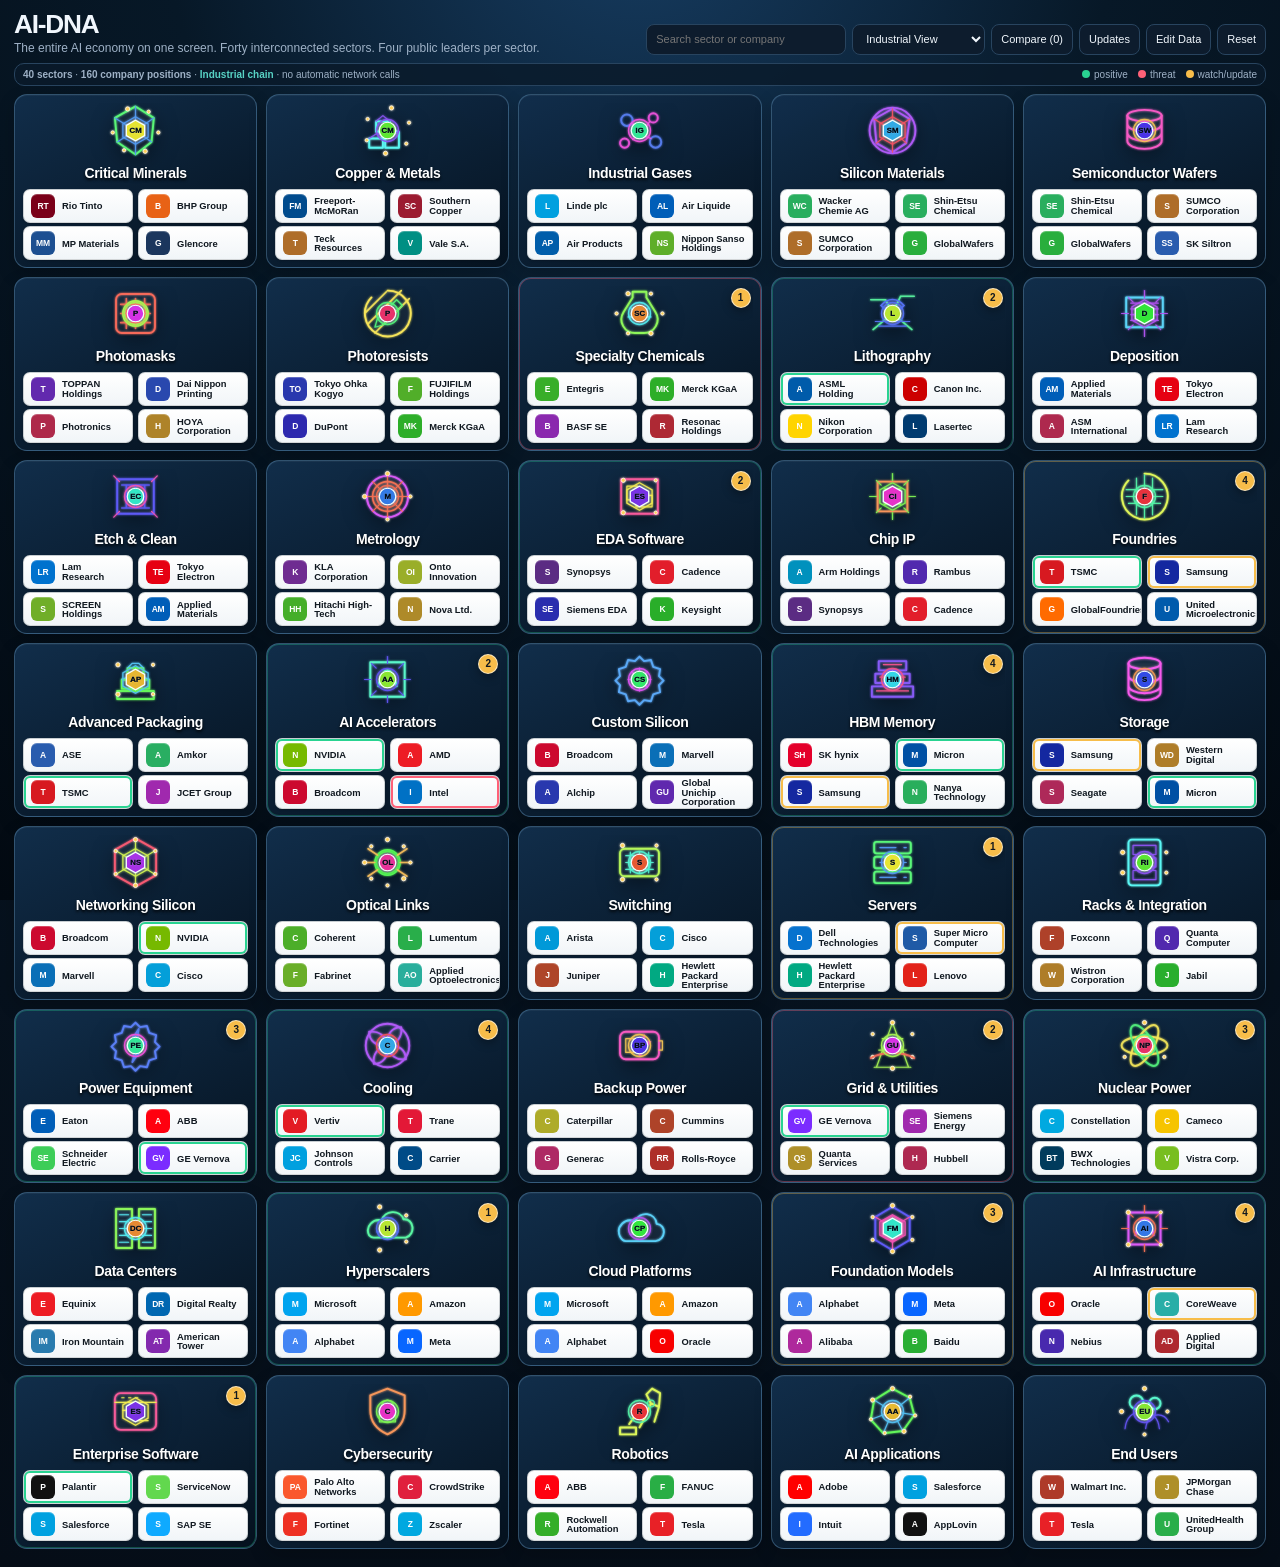
==== index.html @ 1d26fb8f "Add files via upload" ====
<!DOCTYPE html>
<html><head><meta charset="utf-8"/><meta content="width=device-width,initial-scale=1" name="viewport"/><title>AI-DNA Version 3.3.2 — Intelligence Terminal</title><link rel="stylesheet" href="/assets/css/app.css?v=3.3.2"/></head><body><main class="app"><header><div><h1>AI-DNA</h1><div class="tag">The entire AI economy on one screen. Forty interconnected sectors. Four public leaders per sector.</div></div><div class="tools"><input id="search" placeholder="Search sector or company"/><select id="view"><option>Industrial View</option><option>Investment View</option><option>Supply Chain View</option><option>Technology View</option><option>Capital Flow View</option></select><button id="compareBtn" type="button">Compare (0)</button><button id="updatesBtn" type="button">Updates</button><button id="editorBtn" type="button">Edit Data</button><button id="reset">Reset</button></div></header><div class="statusbar"><span><strong>40 sectors</strong> · <strong>160 company positions</strong> · Version 3 · verified serverless market data · resilient company intelligence</span><div class="legend"><span class="key"><i class="dot" style="background:var(--green)"></i>positive</span><span class="key"><i class="dot" style="background:var(--red)"></i>threat</span><span class="key"><i class="dot" style="background:var(--amber)"></i>watch/update</span></div></div><section class="grid"><article class="sector-card" data-index="1" data-sector="Critical Minerals"><button aria-label="Open Critical Minerals sector details" class="sector-head"><span class="sector-symbol" aria-hidden="true"></span><span class="sector-name">Critical Minerals</span></button><div class="brands"><button aria-pressed="false" class="brand" data-company="Rio Tinto" style="--brand:#7a0019" title="Rio Tinto"><span class="brand-mark">RT</span><span class="brand-name">Rio Tinto</span></button><button aria-pressed="false" class="brand" data-company="BHP" style="--brand:#e86216" title="BHP"><span class="brand-mark">B</span><span class="brand-name">BHP</span></button><button aria-pressed="false" class="brand" data-company="MP Materials" style="--brand:#1d4f91" title="MP Materials"><span class="brand-mark">MM</span><span class="brand-name">MP Materials</span></button><button aria-pressed="false" class="brand" data-company="Glencore" style="--brand:#1b365d" title="Glencore"><span class="brand-mark">G</span><span class="brand-name">Glencore</span></button></div></article><article class="sector-card" data-index="2" data-sector="Copper &amp; Metals"><button aria-label="Open Copper &amp; Metals sector details" class="sector-head"><span class="sector-symbol" aria-hidden="true"></span><span class="sector-name">Copper &amp; Metals</span></button><div class="brands"><button aria-pressed="false" class="brand" data-company="Freeport-McMoRan" style="--brand:#004b8d" title="Freeport-McMoRan"><span class="brand-mark">FM</span><span class="brand-name">Freeport-McMoRan</span></button><button aria-pressed="false" class="brand" data-company="Southern Copper" style="--brand:#9b1b30" title="Southern Copper"><span class="brand-mark">SC</span><span class="brand-name">Southern Copper</span></button><button aria-pressed="false" class="brand" data-company="Teck" style="--brand:hsl(31 62% 42%)" title="Teck"><span class="brand-mark">T</span><span class="brand-name">Teck</span></button><button aria-pressed="false" class="brand" data-company="Vale" style="--brand:#008f83" title="Vale"><span class="brand-mark">V</span><span class="brand-name">Vale</span></button></div></article><article class="sector-card" data-index="3" data-sector="Industrial Gases"><button aria-label="Open Industrial Gases sector details" class="sector-head"><span class="sector-symbol" aria-hidden="true"></span><span class="sector-name">Industrial Gases</span></button><div class="brands"><button aria-pressed="false" class="brand" data-company="Linde" style="--brand:#00a0df" title="Linde"><span class="brand-mark">L</span><span class="brand-name">Linde</span></button><button aria-pressed="false" class="brand" data-company="Air Liquide" style="--brand:#005eb8" title="Air Liquide"><span class="brand-mark">AL</span><span class="brand-name">Air Liquide</span></button><button aria-pressed="false" class="brand" data-company="Air Products" style="--brand:#005daa" title="Air Products"><span class="brand-mark">AP</span><span class="brand-name">Air Products</span></button><button aria-pressed="false" class="brand" data-company="Nippon Sanso" style="--brand:hsl(96 62% 42%)" title="Nippon Sanso"><span class="brand-mark">NS</span><span class="brand-name">Nippon Sanso</span></button></div></article><article class="sector-card" data-index="4" data-sector="Silicon Materials"><button aria-label="Open Silicon Materials sector details" class="sector-head"><span class="sector-symbol" aria-hidden="true"></span><span class="sector-name">Silicon Materials</span></button><div class="brands"><button aria-pressed="false" class="brand" data-company="Wacker Chemie" style="--brand:hsl(144 62% 42%)" title="Wacker Chemie"><span class="brand-mark">WC</span><span class="brand-name">Wacker Chemie</span></button><button aria-pressed="false" class="brand" data-company="Shin-Etsu" style="--brand:hsl(144 62% 42%)" title="Shin-Etsu"><span class="brand-mark">SE</span><span class="brand-name">Shin-Etsu</span></button><button aria-pressed="false" class="brand" data-company="SUMCO" style="--brand:hsl(31 62% 42%)" title="SUMCO"><span class="brand-mark">S</span><span class="brand-name">SUMCO</span></button><button aria-pressed="false" class="brand" data-company="GlobalWafers" style="--brand:hsl(129 62% 42%)" title="GlobalWafers"><span class="brand-mark">G</span><span class="brand-name">GlobalWafers</span></button></div></article><article class="sector-card" data-index="5" data-sector="Semiconductor Wafers"><button aria-label="Open Semiconductor Wafers sector details" class="sector-head"><span class="sector-symbol" aria-hidden="true"></span><span class="sector-name">Semiconductor Wafers</span></button><div class="brands"><button aria-pressed="false" class="brand" data-company="Shin-Etsu" style="--brand:hsl(144 62% 42%)" title="Shin-Etsu"><span class="brand-mark">SE</span><span class="brand-name">Shin-Etsu</span></button><button aria-pressed="false" class="brand" data-company="SUMCO" style="--brand:hsl(31 62% 42%)" title="SUMCO"><span class="brand-mark">S</span><span class="brand-name">SUMCO</span></button><button aria-pressed="false" class="brand" data-company="GlobalWafers" style="--brand:hsl(129 62% 42%)" title="GlobalWafers"><span class="brand-mark">G</span><span class="brand-name">GlobalWafers</span></button><button aria-pressed="false" class="brand" data-company="SK Siltron" style="--brand:hsl(217 62% 42%)" title="SK Siltron"><span class="brand-mark">SS</span><span class="brand-name">SK Siltron</span></button></div></article><article class="sector-card" data-index="6" data-sector="Photomasks"><button aria-label="Open Photomasks sector details" class="sector-head"><span class="sector-symbol" aria-hidden="true"></span><span class="sector-name">Photomasks</span></button><div class="brands"><button aria-pressed="false" class="brand" data-company="Toppan" style="--brand:hsl(266 62% 42%)" title="Toppan"><span class="brand-mark">T</span><span class="brand-name">Toppan</span></button><button aria-pressed="false" class="brand" data-company="DNP" style="--brand:hsl(226 62% 42%)" title="DNP"><span class="brand-mark">D</span><span class="brand-name">DNP</span></button><button aria-pressed="false" class="brand" data-company="Photronics" style="--brand:hsl(345 62% 42%)" title="Photronics"><span class="brand-mark">P</span><span class="brand-name">Photronics</span></button><button aria-pressed="false" class="brand" data-company="Hoya" style="--brand:hsl(41 62% 42%)" title="Hoya"><span class="brand-mark">H</span><span class="brand-name">Hoya</span></button></div></article><article class="sector-card" data-index="7" data-sector="Photoresists"><button aria-label="Open Photoresists sector details" class="sector-head"><span class="sector-symbol" aria-hidden="true"></span><span class="sector-name">Photoresists</span></button><div class="brands"><button aria-pressed="false" class="brand" data-company="Tokyo Ohka" style="--brand:hsl(233 62% 42%)" title="Tokyo Ohka"><span class="brand-mark">TO</span><span class="brand-name">Tokyo Ohka</span></button><button aria-pressed="false" class="brand" data-company="Fujifilm" style="--brand:hsl(102 62% 42%)" title="Fujifilm"><span class="brand-mark">F</span><span class="brand-name">Fujifilm</span></button><button aria-pressed="false" class="brand" data-company="DuPont" style="--brand:hsl(242 62% 42%)" title="DuPont"><span class="brand-mark">D</span><span class="brand-name">DuPont</span></button><button aria-pressed="false" class="brand" data-company="Merck KGaA" style="--brand:hsl(118 62% 42%)" title="Merck KGaA"><span class="brand-mark">MK</span><span class="brand-name">Merck KGaA</span></button></div></article><article class="sector-card negative" data-index="8" data-sector="Specialty Chemicals"><button aria-label="Open Specialty Chemicals sector details" class="sector-head"><span class="sector-symbol" aria-hidden="true"></span><span class="sector-name">Specialty Chemicals</span><span class="update">1</span></button><div class="brands"><button aria-pressed="false" class="brand" data-company="Entegris" style="--brand:hsl(113 62% 42%)" title="Entegris"><span class="brand-mark">E</span><span class="brand-name">Entegris</span></button><button aria-pressed="false" class="brand" data-company="Merck KGaA" style="--brand:hsl(118 62% 42%)" title="Merck KGaA"><span class="brand-mark">MK</span><span class="brand-name">Merck KGaA</span></button><button aria-pressed="false" class="brand" data-company="BASF" style="--brand:hsl(284 62% 42%)" title="BASF"><span class="brand-mark">B</span><span class="brand-name">BASF</span></button><button aria-pressed="false" class="brand" data-company="Resonac" style="--brand:hsl(355 62% 42%)" title="Resonac"><span class="brand-mark">R</span><span class="brand-name">Resonac</span></button></div></article><article class="sector-card positive" data-index="9" data-sector="Lithography"><button aria-label="Open Lithography sector details" class="sector-head"><span class="sector-symbol" aria-hidden="true"></span><span class="sector-name">Lithography</span><span class="update">2</span></button><div class="brands"><button aria-pressed="false" class="brand" data-company="ASML" style="--brand:#005baa" title="ASML"><span class="brand-mark">A</span><span class="brand-name">ASML</span></button><button aria-pressed="false" class="brand" data-company="Canon" style="--brand:#cc0000" title="Canon"><span class="brand-mark">C</span><span class="brand-name">Canon</span></button><button aria-pressed="false" class="brand" data-company="Nikon" style="--brand:#ffd400" title="Nikon"><span class="brand-mark">N</span><span class="brand-name">Nikon</span></button><button aria-pressed="false" class="brand" data-company="Lasertec" style="--brand:#003b70" title="Lasertec"><span class="brand-mark">L</span><span class="brand-name">Lasertec</span></button></div></article><article class="sector-card" data-index="10" data-sector="Deposition"><button aria-label="Open Deposition sector details" class="sector-head"><span class="sector-symbol" aria-hidden="true"></span><span class="sector-name">Deposition</span></button><div class="brands"><button aria-pressed="false" class="brand" data-company="Applied Materials" style="--brand:#005eb8" title="Applied Materials"><span class="brand-mark">AM</span><span class="brand-name">Applied Materials</span></button><button aria-pressed="false" class="brand" data-company="Tokyo Electron" style="--brand:#e60012" title="Tokyo Electron"><span class="brand-mark">TE</span><span class="brand-name">Tokyo Electron</span></button><button aria-pressed="false" class="brand" data-company="ASM Int'l" style="--brand:hsl(343 62% 42%)" title="ASM Int'l"><span class="brand-mark">A</span><span class="brand-name">ASM Int'l</span></button><button aria-pressed="false" class="brand" data-company="Lam Research" style="--brand:#0072ce" title="Lam Research"><span class="brand-mark">LR</span><span class="brand-name">Lam Research</span></button></div></article><article class="sector-card" data-index="11" data-sector="Etch &amp; Clean"><button aria-label="Open Etch &amp; Clean sector details" class="sector-head"><span class="sector-symbol" aria-hidden="true"></span><span class="sector-name">Etch &amp; Clean</span></button><div class="brands"><button aria-pressed="false" class="brand" data-company="Lam Research" style="--brand:#0072ce" title="Lam Research"><span class="brand-mark">LR</span><span class="brand-name">Lam Research</span></button><button aria-pressed="false" class="brand" data-company="Tokyo Electron" style="--brand:#e60012" title="Tokyo Electron"><span class="brand-mark">TE</span><span class="brand-name">Tokyo Electron</span></button><button aria-pressed="false" class="brand" data-company="SCREEN" style="--brand:hsl(88 62% 42%)" title="SCREEN"><span class="brand-mark">S</span><span class="brand-name">SCREEN</span></button><button aria-pressed="false" class="brand" data-company="Applied Materials" style="--brand:#005eb8" title="Applied Materials"><span class="brand-mark">AM</span><span class="brand-name">Applied Materials</span></button></div></article><article class="sector-card" data-index="12" data-sector="Metrology"><button aria-label="Open Metrology sector details" class="sector-head"><span class="sector-symbol" aria-hidden="true"></span><span class="sector-name">Metrology</span></button><div class="brands"><button aria-pressed="false" class="brand" data-company="KLA" style="--brand:#6f2c91" title="KLA"><span class="brand-mark">K</span><span class="brand-name">KLA</span></button><button aria-pressed="false" class="brand" data-company="Onto Innovation" style="--brand:hsl(69 62% 42%)" title="Onto Innovation"><span class="brand-mark">OI</span><span class="brand-name">Onto Innovation</span></button><button aria-pressed="false" class="brand" data-company="Hitachi High-Tech" style="--brand:hsl(107 62% 42%)" title="Hitachi High-Tech"><span class="brand-mark">HH</span><span class="brand-name">Hitachi High-Tech</span></button><button aria-pressed="false" class="brand" data-company="Nova" style="--brand:hsl(44 62% 42%)" title="Nova"><span class="brand-mark">N</span><span class="brand-name">Nova</span></button></div></article><article class="sector-card positive" data-index="13" data-sector="EDA Software"><button aria-label="Open EDA Software sector details" class="sector-head"><span class="sector-symbol" aria-hidden="true"></span><span class="sector-name">EDA Software</span><span class="update">2</span></button><div class="brands"><button aria-pressed="false" class="brand" data-company="Synopsys" style="--brand:#5b2c83" title="Synopsys"><span class="brand-mark">S</span><span class="brand-name">Synopsys</span></button><button aria-pressed="false" class="brand" data-company="Cadence" style="--brand:#e21e2b" title="Cadence"><span class="brand-mark">C</span><span class="brand-name">Cadence</span></button><button aria-pressed="false" class="brand" data-company="Siemens EDA" style="--brand:hsl(238 62% 42%)" title="Siemens EDA"><span class="brand-mark">SE</span><span class="brand-name">Siemens EDA</span></button><button aria-pressed="false" class="brand" data-company="Keysight" style="--brand:hsl(120 62% 42%)" title="Keysight"><span class="brand-mark">K</span><span class="brand-name">Keysight</span></button></div></article><article class="sector-card" data-index="14" data-sector="Chip IP"><button aria-label="Open Chip IP sector details" class="sector-head"><span class="sector-symbol" aria-hidden="true"></span><span class="sector-name">Chip IP</span></button><div class="brands"><button aria-pressed="false" class="brand" data-company="Arm" style="--brand:#0091bd" title="Arm"><span class="brand-mark">A</span><span class="brand-name">Arm</span></button><button aria-pressed="false" class="brand" data-company="Rambus" style="--brand:hsl(258 62% 42%)" title="Rambus"><span class="brand-mark">R</span><span class="brand-name">Rambus</span></button><button aria-pressed="false" class="brand" data-company="Synopsys" style="--brand:#5b2c83" title="Synopsys"><span class="brand-mark">S</span><span class="brand-name">Synopsys</span></button><button aria-pressed="false" class="brand" data-company="Cadence" style="--brand:#e21e2b" title="Cadence"><span class="brand-mark">C</span><span class="brand-name">Cadence</span></button></div></article><article class="sector-card watch" data-index="15" data-sector="Foundries"><button aria-label="Open Foundries sector details" class="sector-head"><span class="sector-symbol" aria-hidden="true"></span><span class="sector-name">Foundries</span><span class="update">4</span></button><div class="brands"><button aria-pressed="false" class="brand" data-company="TSMC" style="--brand:#d71920" title="TSMC"><span class="brand-mark">T</span><span class="brand-name">TSMC</span></button><button aria-pressed="false" class="brand" data-company="Samsung" style="--brand:#1428a0" title="Samsung"><span class="brand-mark">S</span><span class="brand-name">Samsung</span></button><button aria-pressed="false" class="brand" data-company="GlobalFoundries" style="--brand:#ff6b00" title="GlobalFoundries"><span class="brand-mark">G</span><span class="brand-name">GlobalFoundries</span></button><button aria-pressed="false" class="brand" data-company="UMC" style="--brand:#005bac" title="UMC"><span class="brand-mark">U</span><span class="brand-name">UMC</span></button></div></article><article class="sector-card" data-index="16" data-sector="Advanced Packaging"><button aria-label="Open Advanced Packaging sector details" class="sector-head"><span class="sector-symbol" aria-hidden="true"></span><span class="sector-name">Advanced Packaging</span></button><div class="brands"><button aria-pressed="false" class="brand" data-company="ASE" style="--brand:hsl(217 62% 42%)" title="ASE"><span class="brand-mark">A</span><span class="brand-name">ASE</span></button><button aria-pressed="false" class="brand" data-company="Amkor" style="--brand:hsl(146 62% 42%)" title="Amkor"><span class="brand-mark">A</span><span class="brand-name">Amkor</span></button><button aria-pressed="false" class="brand" data-company="TSMC" style="--brand:#d71920" title="TSMC"><span class="brand-mark">T</span><span class="brand-name">TSMC</span></button><button aria-pressed="false" class="brand" data-company="JCET" style="--brand:hsl(294 62% 42%)" title="JCET"><span class="brand-mark">J</span><span class="brand-name">JCET</span></button></div></article><article class="sector-card positive" data-index="17" data-sector="AI Accelerators"><button aria-label="Open AI Accelerators sector details" class="sector-head"><span class="sector-symbol" aria-hidden="true"></span><span class="sector-name">AI Accelerators</span><span class="update">2</span></button><div class="brands"><button aria-pressed="false" class="brand" data-company="NVIDIA" style="--brand:#76b900" title="NVIDIA"><span class="brand-mark">N</span><span class="brand-name">NVIDIA</span></button><button aria-pressed="false" class="brand" data-company="AMD" style="--brand:#ed1c24" title="AMD"><span class="brand-mark">A</span><span class="brand-name">AMD</span></button><button aria-pressed="false" class="brand" data-company="Broadcom" style="--brand:#cc092f" title="Broadcom"><span class="brand-mark">B</span><span class="brand-name">Broadcom</span></button><button aria-pressed="false" class="brand" data-company="Intel" style="--brand:#0071c5" title="Intel"><span class="brand-mark">I</span><span class="brand-name">Intel</span></button></div></article><article class="sector-card" data-index="18" data-sector="Custom Silicon"><button aria-label="Open Custom Silicon sector details" class="sector-head"><span class="sector-symbol" aria-hidden="true"></span><span class="sector-name">Custom Silicon</span></button><div class="brands"><button aria-pressed="false" class="brand" data-company="Broadcom" style="--brand:#cc092f" title="Broadcom"><span class="brand-mark">B</span><span class="brand-name">Broadcom</span></button><button aria-pressed="false" class="brand" data-company="Marvell" style="--brand:#0a6fb7" title="Marvell"><span class="brand-mark">M</span><span class="brand-name">Marvell</span></button><button aria-pressed="false" class="brand" data-company="Alchip" style="--brand:hsl(233 62% 42%)" title="Alchip"><span class="brand-mark">A</span><span class="brand-name">Alchip</span></button><button aria-pressed="false" class="brand" data-company="Global Unichip" style="--brand:hsl(265 62% 42%)" title="Global Unichip"><span class="brand-mark">GU</span><span class="brand-name">Global Unichip</span></button></div></article><article class="sector-card positive" data-index="19" data-sector="HBM Memory"><button aria-label="Open HBM Memory sector details" class="sector-head"><span class="sector-symbol" aria-hidden="true"></span><span class="sector-name">HBM Memory</span><span class="update">4</span></button><div class="brands"><button aria-pressed="false" class="brand" data-company="SK hynix" style="--brand:#e4002b" title="SK hynix"><span class="brand-mark">SH</span><span class="brand-name">SK hynix</span></button><button aria-pressed="false" class="brand" data-company="Micron" style="--brand:#0050a4" title="Micron"><span class="brand-mark">M</span><span class="brand-name">Micron</span></button><button aria-pressed="false" class="brand" data-company="Samsung" style="--brand:#1428a0" title="Samsung"><span class="brand-mark">S</span><span class="brand-name">Samsung</span></button><button aria-pressed="false" class="brand" data-company="Nanya" style="--brand:hsl(143 62% 42%)" title="Nanya"><span class="brand-mark">N</span><span class="brand-name">Nanya</span></button></div></article><article class="sector-card" data-index="20" data-sector="Storage"><button aria-label="Open Storage sector details" class="sector-head"><span class="sector-symbol" aria-hidden="true"></span><span class="sector-name">Storage</span></button><div class="brands"><button aria-pressed="false" class="brand" data-company="Samsung" style="--brand:#1428a0" title="Samsung"><span class="brand-mark">S</span><span class="brand-name">Samsung</span></button><button aria-pressed="false" class="brand" data-company="Western Digital" style="--brand:hsl(38 62% 42%)" title="Western Digital"><span class="brand-mark">WD</span><span class="brand-name">Western Digital</span></button><button aria-pressed="false" class="brand" data-company="Seagate" style="--brand:hsl(338 62% 42%)" title="Seagate"><span class="brand-mark">S</span><span class="brand-name">Seagate</span></button><button aria-pressed="false" class="brand" data-company="Micron" style="--brand:#0050a4" title="Micron"><span class="brand-mark">M</span><span class="brand-name">Micron</span></button></div></article><article class="sector-card" data-index="21" data-sector="Networking Silicon"><button aria-label="Open Networking Silicon sector details" class="sector-head"><span class="sector-symbol" aria-hidden="true"></span><span class="sector-name">Networking Silicon</span></button><div class="brands"><button aria-pressed="false" class="brand" data-company="Broadcom" style="--brand:#cc092f" title="Broadcom"><span class="brand-mark">B</span><span class="brand-name">Broadcom</span></button><button aria-pressed="false" class="brand" data-company="NVIDIA" style="--brand:#76b900" title="NVIDIA"><span class="brand-mark">N</span><span class="brand-name">NVIDIA</span></button><button aria-pressed="false" class="brand" data-company="Marvell" style="--brand:#0a6fb7" title="Marvell"><span class="brand-mark">M</span><span class="brand-name">Marvell</span></button><button aria-pressed="false" class="brand" data-company="Cisco" style="--brand:#049fd9" title="Cisco"><span class="brand-mark">C</span><span class="brand-name">Cisco</span></button></div></article><article class="sector-card" data-index="22" data-sector="Optical Links"><button aria-label="Open Optical Links sector details" class="sector-head"><span class="sector-symbol" aria-hidden="true"></span><span class="sector-name">Optical Links</span></button><div class="brands"><button aria-pressed="false" class="brand" data-company="Coherent" style="--brand:hsl(104 62% 42%)" title="Coherent"><span class="brand-mark">C</span><span class="brand-name">Coherent</span></button><button aria-pressed="false" class="brand" data-company="Lumentum" style="--brand:hsl(135 62% 42%)" title="Lumentum"><span class="brand-mark">L</span><span class="brand-name">Lumentum</span></button><button aria-pressed="false" class="brand" data-company="Fabrinet" style="--brand:hsl(91 62% 42%)" title="Fabrinet"><span class="brand-mark">F</span><span class="brand-name">Fabrinet</span></button><button aria-pressed="false" class="brand" data-company="Applied Optoelectronics" style="--brand:hsl(172 62% 42%)" title="Applied Optoelectronics"><span class="brand-mark">AO</span><span class="brand-name">Applied Optoelectronics</span></button></div></article><article class="sector-card" data-index="23" data-sector="Switching"><button aria-label="Open Switching sector details" class="sector-head"><span class="sector-symbol" aria-hidden="true"></span><span class="sector-name">Switching</span></button><div class="brands"><button aria-pressed="false" class="brand" data-company="Arista" style="--brand:#0099d8" title="Arista"><span class="brand-mark">A</span><span class="brand-name">Arista</span></button><button aria-pressed="false" class="brand" data-company="Cisco" style="--brand:#049fd9" title="Cisco"><span class="brand-mark">C</span><span class="brand-name">Cisco</span></button><button aria-pressed="false" class="brand" data-company="Juniper" style="--brand:hsl(13 62% 42%)" title="Juniper"><span class="brand-mark">J</span><span class="brand-name">Juniper</span></button><button aria-pressed="false" class="brand" data-company="HPE" style="--brand:#01a982" title="HPE"><span class="brand-mark">H</span><span class="brand-name">HPE</span></button></div></article><article class="sector-card watch" data-index="24" data-sector="Servers"><button aria-label="Open Servers sector details" class="sector-head"><span class="sector-symbol" aria-hidden="true"></span><span class="sector-name">Servers</span><span class="update">1</span></button><div class="brands"><button aria-pressed="false" class="brand" data-company="Dell" style="--brand:#0672ce" title="Dell"><span class="brand-mark">D</span><span class="brand-name">Dell</span></button><button aria-pressed="false" class="brand" data-company="Supermicro" style="--brand:#1f5aa6" title="Supermicro"><span class="brand-mark">S</span><span class="brand-name">Supermicro</span></button><button aria-pressed="false" class="brand" data-company="HPE" style="--brand:#01a982" title="HPE"><span class="brand-mark">H</span><span class="brand-name">HPE</span></button><button aria-pressed="false" class="brand" data-company="Lenovo" style="--brand:#e2231a" title="Lenovo"><span class="brand-mark">L</span><span class="brand-name">Lenovo</span></button></div></article><article class="sector-card" data-index="25" data-sector="Racks &amp; Integration"><button aria-label="Open Racks &amp; Integration sector details" class="sector-head"><span class="sector-symbol" aria-hidden="true"></span><span class="sector-name">Racks &amp; Integration</span></button><div class="brands"><button aria-pressed="false" class="brand" data-company="Foxconn" style="--brand:hsl(11 62% 42%)" title="Foxconn"><span class="brand-mark">F</span><span class="brand-name">Foxconn</span></button><button aria-pressed="false" class="brand" data-company="Quanta" style="--brand:hsl(258 62% 42%)" title="Quanta"><span class="brand-mark">Q</span><span class="brand-name">Quanta</span></button><button aria-pressed="false" class="brand" data-company="Wistron" style="--brand:hsl(38 62% 42%)" title="Wistron"><span class="brand-mark">W</span><span class="brand-name">Wistron</span></button><button aria-pressed="false" class="brand" data-company="Jabil" style="--brand:hsl(122 62% 42%)" title="Jabil"><span class="brand-mark">J</span><span class="brand-name">Jabil</span></button></div></article><article class="sector-card positive" data-index="26" data-sector="Power Equipment"><button aria-label="Open Power Equipment sector details" class="sector-head"><span class="sector-symbol" aria-hidden="true"></span><span class="sector-name">Power Equipment</span><span class="update">3</span></button><div class="brands"><button aria-pressed="false" class="brand" data-company="Eaton" style="--brand:#005eb8" title="Eaton"><span class="brand-mark">E</span><span class="brand-name">Eaton</span></button><button aria-pressed="false" class="brand" data-company="ABB" style="--brand:#ff000f" title="ABB"><span class="brand-mark">A</span><span class="brand-name">ABB</span></button><button aria-pressed="false" class="brand" data-company="Schneider Electric" style="--brand:#3dcd58" title="Schneider Electric"><span class="brand-mark">SE</span><span class="brand-name">Schneider Electric</span></button><button aria-pressed="false" class="brand" data-company="GE Vernova" style="--brand:#7b2cff" title="GE Vernova"><span class="brand-mark">GV</span><span class="brand-name">GE Vernova</span></button></div></article><article class="sector-card positive" data-index="27" data-sector="Cooling"><button aria-label="Open Cooling sector details" class="sector-head"><span class="sector-symbol" aria-hidden="true"></span><span class="sector-name">Cooling</span><span class="update">4</span></button><div class="brands"><button aria-pressed="false" class="brand" data-company="Vertiv" style="--brand:#e31b23" title="Vertiv"><span class="brand-mark">V</span><span class="brand-name">Vertiv</span></button><button aria-pressed="false" class="brand" data-company="Trane" style="--brand:#e31837" title="Trane"><span class="brand-mark">T</span><span class="brand-name">Trane</span></button><button aria-pressed="false" class="brand" data-company="Johnson Controls" style="--brand:#00a0df" title="Johnson Controls"><span class="brand-mark">JC</span><span class="brand-name">Johnson Controls</span></button><button aria-pressed="false" class="brand" data-company="Carrier" style="--brand:#004b87" title="Carrier"><span class="brand-mark">C</span><span class="brand-name">Carrier</span></button></div></article><article class="sector-card" data-index="28" data-sector="Backup Power"><button aria-label="Open Backup Power sector details" class="sector-head"><span class="sector-symbol" aria-hidden="true"></span><span class="sector-name">Backup Power</span></button><div class="brands"><button aria-pressed="false" class="brand" data-company="Caterpillar" style="--brand:hsl(59 62% 42%)" title="Caterpillar"><span class="brand-mark">C</span><span class="brand-name">Caterpillar</span></button><button aria-pressed="false" class="brand" data-company="Cummins" style="--brand:hsl(12 62% 42%)" title="Cummins"><span class="brand-mark">C</span><span class="brand-name">Cummins</span></button><button aria-pressed="false" class="brand" data-company="Generac" style="--brand:hsl(333 62% 42%)" title="Generac"><span class="brand-mark">G</span><span class="brand-name">Generac</span></button><button aria-pressed="false" class="brand" data-company="Rolls-Royce" style="--brand:hsl(3 62% 42%)" title="Rolls-Royce"><span class="brand-mark">RR</span><span class="brand-name">Rolls-Royce</span></button></div></article><article class="sector-card negative" data-index="29" data-sector="Grid &amp; Utilities"><button aria-label="Open Grid &amp; Utilities sector details" class="sector-head"><span class="sector-symbol" aria-hidden="true"></span><span class="sector-name">Grid &amp; Utilities</span><span class="update">2</span></button><div class="brands"><button aria-pressed="false" class="brand" data-company="GE Vernova" style="--brand:#7b2cff" title="GE Vernova"><span class="brand-mark">GV</span><span class="brand-name">GE Vernova</span></button><button aria-pressed="false" class="brand" data-company="Siemens Energy" style="--brand:hsl(294 62% 42%)" title="Siemens Energy"><span class="brand-mark">SE</span><span class="brand-name">Siemens Energy</span></button><button aria-pressed="false" class="brand" data-company="Quanta Services" style="--brand:hsl(46 62% 42%)" title="Quanta Services"><span class="brand-mark">QS</span><span class="brand-name">Quanta Services</span></button><button aria-pressed="false" class="brand" data-company="Hubbell" style="--brand:hsl(342 62% 42%)" title="Hubbell"><span class="brand-mark">H</span><span class="brand-name">Hubbell</span></button></div></article><article class="sector-card positive" data-index="30" data-sector="Nuclear Power"><button aria-label="Open Nuclear Power sector details" class="sector-head"><span class="sector-symbol" aria-hidden="true"></span><span class="sector-name">Nuclear Power</span><span class="update">3</span></button><div class="brands"><button aria-pressed="false" class="brand" data-company="Constellation" style="--brand:#00a9e0" title="Constellation"><span class="brand-mark">C</span><span class="brand-name">Constellation</span></button><button aria-pressed="false" class="brand" data-company="Cameco" style="--brand:#f6c400" title="Cameco"><span class="brand-mark">C</span><span class="brand-name">Cameco</span></button><button aria-pressed="false" class="brand" data-company="BWX Technologies" style="--brand:#003b5c" title="BWX Technologies"><span class="brand-mark">BT</span><span class="brand-name">BWX Technologies</span></button><button aria-pressed="false" class="brand" data-company="Vistra" style="--brand:#78be20" title="Vistra"><span class="brand-mark">V</span><span class="brand-name">Vistra</span></button></div></article><article class="sector-card" data-index="31" data-sector="Data Centers"><button aria-label="Open Data Centers sector details" class="sector-head"><span class="sector-symbol" aria-hidden="true"></span><span class="sector-name">Data Centers</span></button><div class="brands"><button aria-pressed="false" class="brand" data-company="Equinix" style="--brand:#ed1c24" title="Equinix"><span class="brand-mark">E</span><span class="brand-name">Equinix</span></button><button aria-pressed="false" class="brand" data-company="Digital Realty" style="--brand:#0067b1" title="Digital Realty"><span class="brand-mark">DR</span><span class="brand-name">Digital Realty</span></button><button aria-pressed="false" class="brand" data-company="Iron Mountain" style="--brand:hsl(203 62% 42%)" title="Iron Mountain"><span class="brand-mark">IM</span><span class="brand-name">Iron Mountain</span></button><button aria-pressed="false" class="brand" data-company="American Tower" style="--brand:hsl(281 62% 42%)" title="American Tower"><span class="brand-mark">AT</span><span class="brand-name">American Tower</span></button></div></article><article class="sector-card positive" data-index="32" data-sector="Hyperscalers"><button aria-label="Open Hyperscalers sector details" class="sector-head"><span class="sector-symbol" aria-hidden="true"></span><span class="sector-name">Hyperscalers</span><span class="update">1</span></button><div class="brands"><button aria-pressed="false" class="brand" data-company="Microsoft" style="--brand:#00a4ef" title="Microsoft"><span class="brand-mark">M</span><span class="brand-name">Microsoft</span></button><button aria-pressed="false" class="brand" data-company="Amazon" style="--brand:#ff9900" title="Amazon"><span class="brand-mark">A</span><span class="brand-name">Amazon</span></button><button aria-pressed="false" class="brand" data-company="Alphabet" style="--brand:#4285f4" title="Alphabet"><span class="brand-mark">A</span><span class="brand-name">Alphabet</span></button><button aria-pressed="false" class="brand" data-company="Meta" style="--brand:#0866ff" title="Meta"><span class="brand-mark">M</span><span class="brand-name">Meta</span></button></div></article><article class="sector-card" data-index="33" data-sector="Cloud Platforms"><button aria-label="Open Cloud Platforms sector details" class="sector-head"><span class="sector-symbol" aria-hidden="true"></span><span class="sector-name">Cloud Platforms</span></button><div class="brands"><button aria-pressed="false" class="brand" data-company="Microsoft" style="--brand:#00a4ef" title="Microsoft"><span class="brand-mark">M</span><span class="brand-name">Microsoft</span></button><button aria-pressed="false" class="brand" data-company="Amazon" style="--brand:#ff9900" title="Amazon"><span class="brand-mark">A</span><span class="brand-name">Amazon</span></button><button aria-pressed="false" class="brand" data-company="Alphabet" style="--brand:#4285f4" title="Alphabet"><span class="brand-mark">A</span><span class="brand-name">Alphabet</span></button><button aria-pressed="false" class="brand" data-company="Oracle" style="--brand:#f80000" title="Oracle"><span class="brand-mark">O</span><span class="brand-name">Oracle</span></button></div></article><article class="sector-card watch" data-index="34" data-sector="Foundation Models"><button aria-label="Open Foundation Models sector details" class="sector-head"><span class="sector-symbol" aria-hidden="true"></span><span class="sector-name">Foundation Models</span><span class="update">3</span></button><div class="brands"><button aria-pressed="false" class="brand" data-company="Alphabet" style="--brand:#4285f4" title="Alphabet"><span class="brand-mark">A</span><span class="brand-name">Alphabet</span></button><button aria-pressed="false" class="brand" data-company="Meta" style="--brand:#0866ff" title="Meta"><span class="brand-mark">M</span><span class="brand-name">Meta</span></button><button aria-pressed="false" class="brand" data-company="Alibaba" style="--brand:hsl(308 62% 42%)" title="Alibaba"><span class="brand-mark">A</span><span class="brand-name">Alibaba</span></button><button aria-pressed="false" class="brand" data-company="Baidu" style="--brand:hsl(125 62% 42%)" title="Baidu"><span class="brand-mark">B</span><span class="brand-name">Baidu</span></button></div></article><article class="sector-card positive" data-index="35" data-sector="AI Infrastructure"><button aria-label="Open AI Infrastructure sector details" class="sector-head"><span class="sector-symbol" aria-hidden="true"></span><span class="sector-name">AI Infrastructure</span><span class="update">4</span></button><div class="brands"><button aria-pressed="false" class="brand" data-company="Oracle" style="--brand:#f80000" title="Oracle"><span class="brand-mark">O</span><span class="brand-name">Oracle</span></button><button aria-pressed="false" class="brand" data-company="CoreWeave" style="--brand:hsl(177 62% 42%)" title="CoreWeave"><span class="brand-mark">C</span><span class="brand-name">CoreWeave</span></button><button aria-pressed="false" class="brand" data-company="Nebius" style="--brand:hsl(254 62% 42%)" title="Nebius"><span class="brand-mark">N</span><span class="brand-name">Nebius</span></button><button aria-pressed="false" class="brand" data-company="Applied Digital" style="--brand:hsl(357 62% 42%)" title="Applied Digital"><span class="brand-mark">AD</span><span class="brand-name">Applied Digital</span></button></div></article><article class="sector-card positive" data-index="36" data-sector="Enterprise Software"><button aria-label="Open Enterprise Software sector details" class="sector-head"><span class="sector-symbol" aria-hidden="true"></span><span class="sector-name">Enterprise Software</span><span class="update">1</span></button><div class="brands"><button aria-pressed="false" class="brand" data-company="Palantir" style="--brand:#111111" title="Palantir"><span class="brand-mark">P</span><span class="brand-name">Palantir</span></button><button aria-pressed="false" class="brand" data-company="ServiceNow" style="--brand:#62d84e" title="ServiceNow"><span class="brand-mark">S</span><span class="brand-name">ServiceNow</span></button><button aria-pressed="false" class="brand" data-company="Salesforce" style="--brand:#00a1e0" title="Salesforce"><span class="brand-mark">S</span><span class="brand-name">Salesforce</span></button><button aria-pressed="false" class="brand" data-company="SAP" style="--brand:#0faaff" title="SAP"><span class="brand-mark">S</span><span class="brand-name">SAP</span></button></div></article><article class="sector-card" data-index="37" data-sector="Cybersecurity"><button aria-label="Open Cybersecurity sector details" class="sector-head"><span class="sector-symbol" aria-hidden="true"></span><span class="sector-name">Cybersecurity</span></button><div class="brands"><button aria-pressed="false" class="brand" data-company="Palo Alto" style="--brand:#fa582d" title="Palo Alto"><span class="brand-mark">PA</span><span class="brand-name">Palo Alto</span></button><button aria-pressed="false" class="brand" data-company="CrowdStrike" style="--brand:#e01f3d" title="CrowdStrike"><span class="brand-mark">C</span><span class="brand-name">CrowdStrike</span></button><button aria-pressed="false" class="brand" data-company="Fortinet" style="--brand:#ee3124" title="Fortinet"><span class="brand-mark">F</span><span class="brand-name">Fortinet</span></button><button aria-pressed="false" class="brand" data-company="Zscaler" style="--brand:#00a8e0" title="Zscaler"><span class="brand-mark">Z</span><span class="brand-name">Zscaler</span></button></div></article><article class="sector-card" data-index="38" data-sector="Robotics"><button aria-label="Open Robotics sector details" class="sector-head"><span class="sector-symbol" aria-hidden="true"></span><span class="sector-name">Robotics</span></button><div class="brands"><button aria-pressed="false" class="brand" data-company="ABB" style="--brand:#ff000f" title="ABB"><span class="brand-mark">A</span><span class="brand-name">ABB</span></button><button aria-pressed="false" class="brand" data-company="Fanuc" style="--brand:hsl(133 62% 42%)" title="Fanuc"><span class="brand-mark">F</span><span class="brand-name">Fanuc</span></button><button aria-pressed="false" class="brand" data-company="Rockwell" style="--brand:hsl(115 62% 42%)" title="Rockwell"><span class="brand-mark">R</span><span class="brand-name">Rockwell</span></button><button aria-pressed="false" class="brand" data-company="Tesla" style="--brand:#e82127" title="Tesla"><span class="brand-mark">T</span><span class="brand-name">Tesla</span></button></div></article><article class="sector-card" data-index="39" data-sector="AI Applications"><button aria-label="Open AI Applications sector details" class="sector-head"><span class="sector-symbol" aria-hidden="true"></span><span class="sector-name">AI Applications</span></button><div class="brands"><button aria-pressed="false" class="brand" data-company="Adobe" style="--brand:#ff0000" title="Adobe"><span class="brand-mark">A</span><span class="brand-name">Adobe</span></button><button aria-pressed="false" class="brand" data-company="Salesforce" style="--brand:#00a1e0" title="Salesforce"><span class="brand-mark">S</span><span class="brand-name">Salesforce</span></button><button aria-pressed="false" class="brand" data-company="Intuit" style="--brand:#236cff" title="Intuit"><span class="brand-mark">I</span><span class="brand-name">Intuit</span></button><button aria-pressed="false" class="brand" data-company="AppLovin" style="--brand:#111111" title="AppLovin"><span class="brand-mark">A</span><span class="brand-name">AppLovin</span></button></div></article><article class="sector-card" data-index="40" data-sector="End Users"><button aria-label="Open End Users sector details" class="sector-head"><span class="sector-symbol" aria-hidden="true"></span><span class="sector-name">End Users</span></button><div class="brands"><button aria-pressed="false" class="brand" data-company="Walmart" style="--brand:hsl(8 62% 42%)" title="Walmart"><span class="brand-mark">W</span><span class="brand-name">Walmart</span></button><button aria-pressed="false" class="brand" data-company="JPMorgan" style="--brand:hsl(46 62% 42%)" title="JPMorgan"><span class="brand-mark">J</span><span class="brand-name">JPMorgan</span></button><button aria-pressed="false" class="brand" data-company="Tesla" style="--brand:#e82127" title="Tesla"><span class="brand-mark">T</span><span class="brand-name">Tesla</span></button><button aria-pressed="false" class="brand" data-company="UnitedHealth" style="--brand:hsl(135 62% 42%)" title="UnitedHealth"><span class="brand-mark">U</span><span class="brand-name">UnitedHealth</span></button></div></article></section><div class="compare-tray" hidden="hidden" id="compareTray"><span id="compareSummary">Select two companies to compare.</span><button id="runCompare" type="button">Open Comparison</button><button id="clearCompare" type="button">Clear</button></div></main><dialog id="modal"><div class="modal-head"><h2 id="modalTitle"></h2><button class="close" id="close">Close</button></div><div class="modal-body" id="modalBody"></div></dialog><script src="/data/app-data.js"></script><script src="/assets/js/app.js?v=3.3.2" defer></script><dialog id="updatesDialog"><div class="modal-head"><h2>Material Updates</h2><button class="close dialog-close" type="button">Close</button></div><div class="modal-body" id="updatesDialogBody"></div></dialog><dialog id="editorDialog"><div class="modal-head"><h2>Edit Embedded Data</h2><button class="close dialog-close" type="button">Close</button></div><div class="modal-body" id="editorDialogBody"></div></dialog></body></html>
---- assets/css/app.css ----
:root{--bg:#06111e;--panel:#0c1b2c;--panel2:#10243a;--line:#28445f;--text:#f1f7fd;--muted:#9eb1c6;--accent:#58d3c5;--green:#29d391;--red:#ff6178;--amber:#f7bd4a}
*{box-sizing:border-box}html,body{margin:0;background:radial-gradient(circle at 50% -20%,#173557 0,#071523 45%,#050d17 100%);color:var(--text);font-family:Segoe UI,Arial,sans-serif;height:100%;overflow:hidden}
.app{height:100vh;max-width:1920px;margin:auto;padding:9px 12px;display:grid;grid-template-rows:auto auto 1fr;gap:7px}
header{display:flex;align-items:flex-end;justify-content:space-between;gap:12px}h1{margin:0;font-size:clamp(24px,2.05vw,40px);line-height:.95;letter-spacing:-1.2px}.tag{color:var(--muted);font-size:12px;margin-top:4px}.tools{display:flex;gap:6px;flex-wrap:wrap;justify-content:flex-end}input,select,button{font:inherit}.tools input,.tools select,.tools button{height:31px;background:#0d1c2d;border:1px solid var(--line);color:var(--text);border-radius:8px;padding:0 9px;font-size:11px}.tools input{width:200px}.statusbar{display:flex;align-items:center;justify-content:space-between;gap:12px;border:1px solid var(--line);background:rgba(10,26,43,.85);border-radius:10px;padding:5px 8px;font-size:10px;color:var(--muted)}.legend{display:flex;gap:10px;align-items:center}.key{display:flex;gap:4px;align-items:center}.dot{width:8px;height:8px;border-radius:50%}.grid{display:grid;grid-template-columns:repeat(8,minmax(0,1fr));grid-template-rows:repeat(5,minmax(0,1fr));gap:6px;min-height:0}.sector-card{position:relative;min-width:0;min-height:0;border:1px solid var(--line);border-radius:11px;background:linear-gradient(160deg,rgba(18,42,67,.98),rgba(8,22,38,.98));padding:5px;display:grid;grid-template-rows:44% 56%;overflow:hidden;transition:.15s}.sector-card:hover{border-color:var(--accent);transform:translateY(-1px)}.sector-card.positive{box-shadow:inset 0 0 0 1px rgba(41,211,145,.3)}.sector-card.negative{box-shadow:inset 0 0 0 1px rgba(255,97,120,.35)}.sector-card.watch{box-shadow:inset 0 0 0 1px rgba(247,189,74,.35)}.sector-head{position:relative;border:0;background:transparent;color:inherit;cursor:pointer;display:flex;flex-direction:column;align-items:center;justify-content:center;padding:0;min-height:0}.cog{font-size:clamp(23px,2vw,35px);line-height:1;color:var(--accent);filter:drop-shadow(0 3px 8px rgba(0,0,0,.35))}.sector-card.positive .cog{color:var(--green)}.sector-card.negative .cog{color:var(--red)}.sector-card.watch .cog{color:var(--amber)}.sector-name{font-size:clamp(9px,.72vw,12px);font-weight:800;line-height:1.02;text-align:center;margin-top:2px}.update{position:absolute;right:1px;top:1px;background:var(--amber);color:#101820;border-radius:999px;min-width:17px;height:17px;display:grid;place-items:center;font-size:9px;font-weight:900}.brands{display:grid;grid-template-columns:1fr 1fr;gap:3px;min-height:0}.brand{min-width:0;min-height:0;border:1px solid rgba(255,255,255,.14);border-radius:6px;background:#fff;color:#101820;display:flex;align-items:center;gap:4px;padding:2px 4px;cursor:pointer;overflow:hidden}.brand:hover{outline:2px solid var(--brand);outline-offset:-2px}.brand-mark{flex:0 0 auto;width:18px;height:18px;border-radius:4px;background:var(--brand);color:white;display:grid;place-items:center;font-size:7px;font-weight:900;letter-spacing:-.2px}.brand-name{font-size:clamp(6px,.49vw,8.4px);font-weight:800;white-space:nowrap;overflow:hidden;text-overflow:ellipsis;text-align:left}dialog{width:min(720px,92vw);border:1px solid var(--line);border-radius:16px;background:linear-gradient(180deg,#10233a,#081625);color:var(--text);padding:0;box-shadow:0 30px 90px rgba(0,0,0,.55)}dialog::backdrop{background:rgba(0,0,0,.72);backdrop-filter:blur(4px)}.modal-head{padding:17px 19px;border-bottom:1px solid var(--line);display:flex;justify-content:space-between;gap:12px}.modal-head h2{margin:0;font-size:24px}.close{background:#0d1c2d;color:var(--text);border:1px solid var(--line);border-radius:8px;padding:5px 9px;cursor:pointer}.modal-body{padding:18px 19px}.modal-grid{display:grid;grid-template-columns:1fr 1fr;gap:10px}.panel{border:1px solid var(--line);border-radius:10px;padding:11px;background:#0a1929}.panel h3{margin:0 0 8px;color:var(--accent);font-size:11px;text-transform:uppercase;letter-spacing:.08em}.panel p{margin:0;color:#dbe7f2;font-size:13px;line-height:1.45}.company-chip{display:flex;align-items:center;gap:9px}.company-chip .brand-mark{width:42px;height:42px;font-size:14px}.muted{color:var(--muted)}
@media(max-width:1200px){.brand-name{font-size:6.5px}.sector-name{font-size:9px}}@media(max-width:900px){html,body{overflow:auto}.app{height:auto}.grid{grid-template-columns:repeat(4,1fr);grid-template-rows:auto}.sector-card{min-height:150px}}

.sector-card.dimmed{opacity:.12;filter:grayscale(.75)}
.sector-card.focused{border-color:var(--accent);box-shadow:0 0 0 2px rgba(88,211,197,.35),0 0 24px rgba(88,211,197,.18)}
.sector-card.flow{border-color:#69b8ff}.sector-card.flow .sector-head::after{content:attr(data-step);position:absolute;left:2px;top:2px;background:#69b8ff;color:#04101c;border-radius:999px;width:17px;height:17px;display:grid;place-items:center;font-size:9px;font-weight:900}
.brand.selected{outline:3px solid var(--amber);outline-offset:-3px}.brand.signal-positive{box-shadow:inset 0 0 0 2px var(--green)}.brand.signal-negative{box-shadow:inset 0 0 0 2px var(--red)}.brand.signal-watch{box-shadow:inset 0 0 0 2px var(--amber)}
.compare-tray{position:fixed;left:50%;bottom:14px;transform:translateX(-50%);z-index:30;display:flex;align-items:center;gap:8px;background:#0a1929;border:1px solid var(--line);border-radius:12px;padding:8px 10px;box-shadow:0 12px 35px rgba(0,0,0,.45);font-size:12px}.compare-tray[hidden]{display:none}.compare-tray button,.action-btn{background:#10243a;color:var(--text);border:1px solid var(--line);border-radius:8px;padding:6px 9px;cursor:pointer}.action-btn.primary{border-color:var(--accent);color:var(--accent)}
.metric-row{display:grid;grid-template-columns:repeat(4,1fr);gap:8px;margin:12px 0}.metric{border:1px solid var(--line);border-radius:9px;padding:9px;background:#091827}.metric b{display:block;font-size:18px}.metric span{font-size:10px;color:var(--muted)}
.relationship-list,.update-list{display:grid;gap:7px}.relationship,.update-item{border:1px solid var(--line);border-radius:9px;padding:9px;background:#091827;font-size:12px}.update-item strong{color:var(--accent)}
.editor-grid{display:grid;grid-template-columns:1fr 1fr;gap:10px}.editor-grid textarea{width:100%;height:330px;background:#06111e;color:#dfeaf5;border:1px solid var(--line);border-radius:9px;padding:10px;font:11px/1.4 Consolas,monospace}.small-note{font-size:11px;color:var(--muted);line-height:1.4}.view-note{color:var(--accent);font-weight:700}
@keyframes softPulse{0%,100%{filter:brightness(1)}50%{filter:brightness(1.25)}}.sector-card.positive .cog,.sector-card.negative .cog,.sector-card.watch .cog{animation:softPulse 2.2s ease-in-out infinite}
@media(max-width:900px){.metric-row,.editor-grid{grid-template-columns:1fr 1fr}.compare-tray{position:sticky;transform:none;left:auto;bottom:0}}

.sector-symbol{width:38px;height:38px;display:grid;place-items:center;margin-bottom:1px;filter:drop-shadow(0 4px 10px rgba(0,0,0,.42));transition:transform .18s ease}
.sector-symbol svg{width:38px;height:38px;overflow:visible}
.sector-card:hover .sector-symbol{transform:scale(1.08) rotate(-2deg)}
.sector-symbol .core{fill:var(--symbol-core,#58d3c5);stroke:#dffdf8;stroke-width:1}
.sector-symbol .orbit{fill:none;stroke:var(--symbol-accent,#69b8ff);stroke-width:2;stroke-linecap:round;opacity:.88}
.sector-symbol .node{fill:#f7bd4a;stroke:#fff;stroke-width:.7}
.sector-symbol text{fill:#06111e;font-size:8px;font-weight:900;text-anchor:middle;dominant-baseline:central;font-family:Arial,sans-serif}
.sector-card.positive .sector-symbol{--symbol-core:var(--green)}.sector-card.negative .sector-symbol{--symbol-core:var(--red)}.sector-card.watch .sector-symbol{--symbol-core:var(--amber)}
.market-banner{margin:12px 0 10px;border:1px solid rgba(105,184,255,.35);background:linear-gradient(90deg,rgba(105,184,255,.13),rgba(88,211,197,.08));border-radius:10px;padding:9px 11px;display:flex;justify-content:space-between;gap:12px;align-items:center}
.market-banner strong{font-size:12px}.market-banner span{font-size:10px;color:var(--muted);text-align:right}
.market-grid{display:grid;grid-template-columns:repeat(4,1fr);gap:7px;margin:9px 0 12px}
.market-metric{border:1px solid var(--line);border-radius:9px;background:#071522;padding:9px 8px;min-width:0}
.market-metric b{display:block;font-size:17px;color:#fff;white-space:nowrap;overflow:hidden;text-overflow:ellipsis}
.market-metric span{display:block;margin-top:3px;font-size:9px;color:var(--muted);text-transform:uppercase;letter-spacing:.06em}
.company-description{font-size:14px!important;line-height:1.55!important}
.why-box{border-left:3px solid var(--accent);padding-left:10px}
.score-ring{width:58px;height:58px;border-radius:50%;display:grid;place-items:center;background:conic-gradient(var(--accent) calc(var(--score)*1%),rgba(255,255,255,.08) 0);position:relative}
.score-ring:before{content:"";position:absolute;inset:5px;border-radius:50%;background:#0a1929}
.score-ring b{position:relative;font-size:16px}
@media(max-width:680px){.market-grid{grid-template-columns:repeat(2,1fr)}}

/* Compact AI-DNA company card */
dialog#modal{width:min(650px,94vw);max-height:90vh;overflow:hidden;border-radius:18px;border-color:rgba(88,211,197,.42);background:linear-gradient(155deg,#10243a 0%,#081522 72%);box-shadow:0 28px 90px rgba(0,0,0,.68),0 0 0 1px rgba(88,211,197,.12)}
dialog#modal .modal-head{padding:10px 13px;background:rgba(5,14,24,.54);align-items:center}
dialog#modal .modal-head h2{font-size:12px;letter-spacing:.14em;text-transform:uppercase;color:var(--muted)}
dialog#modal .modal-body{padding:12px 13px 14px;max-height:calc(90vh - 48px);overflow:auto}
.company-hero{display:grid;grid-template-columns:46px minmax(0,1fr) 58px;gap:10px;align-items:center;padding-bottom:10px;border-bottom:1px solid rgba(255,255,255,.09)}
.company-hero .brand-mark{width:46px;height:46px;border-radius:12px;font-size:14px;box-shadow:0 8px 22px rgba(0,0,0,.28)}
.company-name{font-size:21px;font-weight:850;line-height:1.02;letter-spacing:-.02em}.company-meta{margin-top:4px;font-size:10px;color:var(--muted);white-space:nowrap;overflow:hidden;text-overflow:ellipsis}
.company-hero .score-ring{width:54px;height:54px}.company-hero .score-ring:before{inset:5px}.company-hero .score-ring b{font-size:15px}.score-caption{position:absolute;transform:translateY(37px);font-size:7px;text-transform:uppercase;letter-spacing:.08em;color:var(--muted);white-space:nowrap}
.compact-market{display:grid;grid-template-columns:repeat(4,minmax(0,1fr));gap:6px;margin:10px 0}
.compact-market .market-metric{padding:7px 7px 6px;border-radius:8px;background:linear-gradient(180deg,#0b1d2e,#071522)}
.compact-market .market-metric b{font-size:14px}.compact-market .market-metric span{font-size:8px;margin-top:2px}
.company-story{display:grid;grid-template-columns:1.45fr .85fr;gap:8px;margin-bottom:8px}.company-story .panel{padding:9px 10px}.company-story .panel h3,.compact-lower .panel h3{margin-bottom:5px;font-size:9px}.company-story p{font-size:11.5px!important;line-height:1.42!important}
.why-box{border-left:0;padding-left:10px;background:linear-gradient(145deg,rgba(88,211,197,.10),rgba(10,25,41,.92));position:relative;overflow:hidden}.why-box:after{content:'WHY';position:absolute;right:-4px;bottom:-12px;font-size:43px;font-weight:900;color:rgba(88,211,197,.05)}
.compact-lower{display:grid;grid-template-columns:1fr 1fr;gap:8px}.compact-lower .panel{padding:8px 9px}.mini-lines{display:grid;gap:4px;font-size:10.5px;color:#dbe7f2}.mini-line{display:flex;justify-content:space-between;gap:8px;border-bottom:1px solid rgba(255,255,255,.06);padding-bottom:3px}.mini-line:last-child{border:0;padding-bottom:0}.mini-line span:last-child{text-align:right;color:#fff;font-weight:700}
.relationship-compact{font-size:10.5px;line-height:1.35;color:#dbe7f2}.relationship-compact strong{color:var(--accent)}
.company-actions{display:flex;justify-content:flex-end;gap:6px;margin-top:9px}.company-actions .action-btn{padding:5px 8px;font-size:10px}
.market-note{font-size:8.5px;color:var(--muted);text-align:right;margin-top:-4px;margin-bottom:7px}
@media(max-width:620px){.compact-market{grid-template-columns:repeat(2,1fr)}.company-story,.compact-lower{grid-template-columns:1fr}.company-hero{grid-template-columns:42px minmax(0,1fr) 52px}.company-name{font-size:18px}}

.live-status{display:flex;align-items:center;justify-content:space-between;gap:8px;margin:-2px 0 8px;font-size:9px;color:var(--muted)}
.live-status .pulse{width:7px;height:7px;border-radius:50%;background:var(--amber);box-shadow:0 0 9px currentColor;display:inline-block;margin-right:5px}.live-status.ok .pulse{background:var(--green)}.live-status.error .pulse{background:var(--red)}
.quote-strip{display:grid;grid-template-columns:minmax(0,1fr) 160px;gap:8px;align-items:stretch;margin:8px 0}.quote-main{border:1px solid var(--line);background:linear-gradient(135deg,#0c2034,#071522);border-radius:10px;padding:9px 11px;display:flex;align-items:end;justify-content:space-between;gap:12px}.quote-price{font-size:26px;font-weight:850;line-height:1}.quote-change{font-size:12px;font-weight:800;margin-top:4px}.quote-change.up{color:var(--green)}.quote-change.down{color:var(--red)}.quote-change.flat{color:var(--muted)}
.spark-wrap{border:1px solid var(--line);background:#071522;border-radius:10px;padding:6px}.spark-wrap svg{display:block;width:100%;height:50px}.spark-line{fill:none;stroke:var(--accent);stroke-width:2}.spark-area{fill:rgba(88,211,197,.10)}
.market-metric.loading b{opacity:.5;animation:softPulse 1.15s infinite}.market-note.error{color:var(--red)}
@media(max-width:620px){.quote-strip{grid-template-columns:1fr}.spark-wrap{display:none}}

.inline-retry{margin-left:8px;border:1px solid var(--red);background:transparent;color:#ffdbe1;border-radius:6px;padding:2px 7px;cursor:pointer}.inline-retry:hover{background:rgba(255,97,120,.14)}
.market-section{margin:10px 0 0}.market-section-title{font-size:10px;font-weight:850;letter-spacing:.12em;text-transform:uppercase;color:var(--cyan);padding:0 2px 2px}.market-section .compact-market{margin-top:5px}.market-section .market-metric b{font-variant-numeric:tabular-nums}.market-section .market-metric span{line-height:1.25}.market-note{line-height:1.4}

/* =========================================================
   AI-DNA Version 3.3 — Aesthetic Refinement
   Presentation-only overrides. Live data flow remains intact.
   ========================================================= */
:root{--card-radius:13px;--chip-radius:7px;--card-edge:#315675;--card-edge-soft:rgba(116,170,211,.24)}
body{background:radial-gradient(circle at 50% -18%,#173c61 0,#071827 43%,#040b13 100%)}
.app{padding:10px 12px 11px;gap:8px}
.grid{gap:7px}
.sector-card{
 border-color:var(--card-edge-soft);border-radius:var(--card-radius);padding:6px;
 grid-template-rows:minmax(58px,46%) minmax(0,54%);
 background:linear-gradient(155deg,rgba(18,45,72,.99),rgba(7,20,34,.99));
 box-shadow:inset 0 1px 0 rgba(255,255,255,.035),0 5px 14px rgba(0,0,0,.14)
}
.sector-card:hover{border-color:#67b8e8;box-shadow:0 0 0 1px rgba(103,184,232,.24),0 9px 24px rgba(0,0,0,.28);transform:translateY(-2px)}
.sector-head{justify-content:flex-start;padding:1px 3px 4px;gap:1px;overflow:visible}
.sector-symbol{width:44px;height:44px;margin:0 auto -1px;flex:0 0 44px;filter:drop-shadow(0 5px 10px rgba(0,0,0,.5))}
.sector-symbol svg{width:44px;height:44px;overflow:visible}
.sector-name{
 display:flex;align-items:center;justify-content:center;min-height:24px;max-width:100%;margin:0 auto;
 font-size:clamp(10.5px,.78vw,14px);font-weight:850;line-height:1.03;letter-spacing:-.015em;
 color:#fff;text-shadow:0 1px 2px #000;text-wrap:balance;white-space:normal;overflow:visible
}
.update{right:0;top:0;min-width:18px;height:18px;border:1px solid rgba(255,255,255,.62);box-shadow:0 3px 10px rgba(0,0,0,.35)}
.brands{gap:4px;grid-auto-rows:minmax(0,1fr)}
.brand{
 gap:5px;padding:3px 5px;border-radius:var(--chip-radius);border-color:rgba(16,31,45,.2);
 background:linear-gradient(180deg,#fff,#f3f6f9);box-shadow:0 1px 2px rgba(0,0,0,.2);
 align-items:center;overflow:visible
}
.brand:hover{outline-width:2px;transform:translateY(-1px);box-shadow:0 3px 7px rgba(0,0,0,.25)}
.brand-mark{width:21px;height:21px;border-radius:5px;font-size:7.5px;box-shadow:inset 0 1px 0 rgba(255,255,255,.25);flex:0 0 21px}
.brand-name{
 display:-webkit-box;-webkit-box-orient:vertical;-webkit-line-clamp:2;white-space:normal;overflow:hidden;text-overflow:ellipsis;
 font-size:clamp(6.8px,.49vw,9px);font-weight:800;line-height:1.02;text-align:left;overflow-wrap:anywhere
}
.sector-symbol .icon-core{fill:var(--symbol-core);stroke:#f6ffff;stroke-width:1.05}
.sector-symbol .icon-core-ring{fill:none;stroke:var(--symbol-accent);stroke-width:1.15;opacity:.92}
.sector-symbol .node{fill:#ffd15b;stroke:#fff;stroke-width:.65}
.sector-symbol .orbit,.sector-symbol .facet,.sector-symbol .disc,.sector-symbol .chip,.sector-symbol .network,.sector-symbol .stack,.sector-symbol .hex,.sector-symbol .arm,.sector-symbol .gear{fill:none;stroke:url(#unused);stroke:var(--symbol-accent);stroke-width:1.65;stroke-linecap:round;stroke-linejoin:round}
.sector-symbol .alt{stroke:var(--symbol-accent-2)}
.sector-symbol .fine{fill:none;stroke:var(--symbol-accent-2);stroke-width:1;stroke-linecap:round;stroke-linejoin:round;opacity:.88}
.sector-symbol .beam{fill:none;stroke:var(--symbol-accent);stroke-width:1.3;opacity:.8}
.sector-symbol .lens{fill:rgba(255,255,255,.04);stroke:var(--symbol-accent-2);stroke-width:1.4}
.sector-symbol text{fill:#06111e;font-size:7px;font-weight:950;paint-order:stroke;stroke:rgba(255,255,255,.22);stroke-width:.35}
.sector-card.positive .sector-symbol,.sector-card.negative .sector-symbol,.sector-card.watch .sector-symbol{animation:none}

/* Stronger Bloomberg-style company popup polish */
dialog#modal{width:min(690px,94vw);border-color:rgba(92,189,221,.5);background:linear-gradient(145deg,#102a43 0%,#071421 72%);box-shadow:0 34px 110px rgba(0,0,0,.74),0 0 0 1px rgba(88,211,197,.1)}
dialog#modal .modal-head{padding:11px 15px;border-bottom-color:rgba(115,170,210,.25)}
dialog#modal .modal-body{padding:14px 15px 16px}.company-name{font-size:23px}.company-hero{padding-bottom:12px}.quote-main,.spark-wrap,.panel,.market-metric{border-color:rgba(94,145,184,.28)}
.market-section-title{color:#6fd7df}.compact-market{gap:7px}.compact-market .market-metric{padding:8px}.company-story{gap:9px}.compact-lower{gap:9px}

/* Full legal/display names where source data intentionally uses a short key */

@media(max-width:1500px){
 .app{padding:7px 9px}.grid{gap:5px}.sector-card{padding:5px;grid-template-rows:minmax(54px,45%) minmax(0,55%)}
 .sector-symbol{width:40px;height:40px;flex-basis:40px}.sector-symbol svg{width:40px;height:40px}
 .sector-name{font-size:clamp(9.5px,.78vw,12px);min-height:20px}.brand{padding:2px 4px;gap:4px}.brand-mark{width:19px;height:19px;flex-basis:19px}.brand-name{font-size:clamp(6.3px,.5vw,8px)}
}
@media(max-width:1200px){.brand-name{font-size:6.5px}.sector-name{font-size:9.5px}}

/* =========================================================
   AI-DNA Version 3.3.1 — Approved visual implementation
   Six-column professional desktop layout; presentation only.
   ========================================================= */
html,body{height:auto;min-height:100%;overflow:auto}
body{background:radial-gradient(circle at 50% -12%,#173e64 0,#071827 40%,#030a12 100%);background-attachment:fixed}
.app{height:auto;min-height:100vh;max-width:none;padding:12px 14px 18px;grid-template-rows:auto auto auto;align-content:start}
.grid{
 grid-template-columns:repeat(6,minmax(0,1fr));
 grid-template-rows:none;
 grid-auto-rows:178px;
 gap:9px;
 min-height:auto
}
.sector-card{
 padding:8px;
 grid-template-rows:86px 1fr;
 border-radius:13px;
 overflow:hidden;
 background:linear-gradient(155deg,rgba(17,46,75,.99),rgba(5,18,31,.99));
 border:1px solid rgba(105,157,198,.42);
 box-shadow:inset 0 1px 0 rgba(255,255,255,.045),0 7px 18px rgba(0,0,0,.2)
}
.sector-head{justify-content:flex-start;gap:3px;padding:0 4px 5px;overflow:hidden}
.sector-symbol{width:55px;height:55px;flex:0 0 55px;margin:0 auto;filter:drop-shadow(0 6px 10px rgba(0,0,0,.52))}
.sector-symbol svg{width:55px;height:55px}
.sector-name{
 min-height:25px;
 font-size:16px;
 line-height:1.04;
 font-weight:850;
 letter-spacing:-.025em;
 color:#fff;
 text-shadow:0 2px 3px rgba(0,0,0,.9);
 white-space:normal;
 overflow:visible;
 text-wrap:balance
}
.brands{gap:5px;grid-template-columns:repeat(2,minmax(0,1fr));grid-template-rows:repeat(2,minmax(0,1fr))}
.brand{
 min-height:34px;
 padding:4px 7px;
 gap:7px;
 border-radius:7px;
 overflow:hidden;
 background:linear-gradient(180deg,#fff 0%,#f1f5f8 100%);
 border:1px solid rgba(10,24,38,.18)
}
.brand-mark{width:24px;height:24px;flex-basis:24px;border-radius:6px;font-size:8.5px}
.brand-name{
 display:block;
 white-space:normal;
 overflow:visible;
 text-overflow:clip;
 font-size:10px;
 line-height:1.04;
 font-weight:800;
 overflow-wrap:normal;
 word-break:normal
}
.update{right:2px;top:2px;min-width:20px;height:20px;font-size:10px}

/* Individual emblem variation: each sector receives its own motionless geometry orientation. */
.sector-card:nth-child(8n+1) .sector-symbol svg{transform:rotate(-7deg)}
.sector-card:nth-child(8n+2) .sector-symbol svg{transform:rotate(4deg)}
.sector-card:nth-child(8n+3) .sector-symbol svg{transform:scale(.96) rotate(-2deg)}
.sector-card:nth-child(8n+4) .sector-symbol svg{transform:scale(1.04)}
.sector-card:nth-child(8n+5) .sector-symbol svg{transform:rotate(8deg)}
.sector-card:nth-child(8n+6) .sector-symbol svg{transform:scale(.98) rotate(-5deg)}
.sector-card:nth-child(8n+7) .sector-symbol svg{transform:scale(1.03) rotate(2deg)}
.sector-card:nth-child(8n) .sector-symbol svg{transform:rotate(-9deg)}

@media(max-width:1500px){
 .grid{grid-template-columns:repeat(5,minmax(0,1fr));grid-auto-rows:174px}
 .sector-name{font-size:14px}.brand-name{font-size:9.4px}
}
@media(max-width:1180px){
 .grid{grid-template-columns:repeat(4,minmax(0,1fr));grid-auto-rows:170px}
 .sector-name{font-size:13px}.brand-name{font-size:9px}
}
@media(max-width:900px){
 .grid{grid-template-columns:repeat(2,minmax(0,1fr));grid-auto-rows:176px}
}
@media(max-width:560px){
 .grid{grid-template-columns:1fr;grid-auto-rows:180px}
}

/* Version 3.3.2 emblem finish */
.sector-symbol .icon-core{fill:var(--symbol-core);stroke:#f6ffff;stroke-width:1.05}
.sector-symbol .icon-core-ring{fill:none;stroke:var(--symbol-accent-2);stroke-width:1.2}
.sector-symbol .facet,.sector-symbol .disc,.sector-symbol .chip,.sector-symbol .network,.sector-symbol .stack,.sector-symbol .hex,.sector-symbol .arm,.sector-symbol .gear{fill:rgba(255,255,255,.025);stroke:var(--symbol-accent);stroke-width:1.65;stroke-linecap:round;stroke-linejoin:round}
.sector-symbol .orbit{fill:none;stroke:var(--symbol-accent);stroke-width:1.7;stroke-linecap:round}
.sector-symbol .alt{stroke:var(--symbol-accent-2)}
.sector-symbol .fine{fill:none;stroke:var(--symbol-accent-2);stroke-width:1.05;stroke-linecap:round;stroke-linejoin:round;opacity:.94}
.sector-symbol .beam{fill:none;stroke:var(--symbol-accent);stroke-width:1.4;stroke-linecap:round;opacity:.92}
.sector-symbol .lens{fill:rgba(255,255,255,.04);stroke:var(--symbol-accent-2);stroke-width:1.45}
.sector-symbol .node{fill:#ffd15b;stroke:#fff;stroke-width:.65}
.sector-symbol text{fill:#05101d;font-size:7px;font-weight:950;text-anchor:middle;dominant-baseline:central;paint-order:stroke;stroke:rgba(255,255,255,.28);stroke-width:.4}
.sector-card .sector-symbol svg{transform:none!important}
.brand-name{hyphens:none}
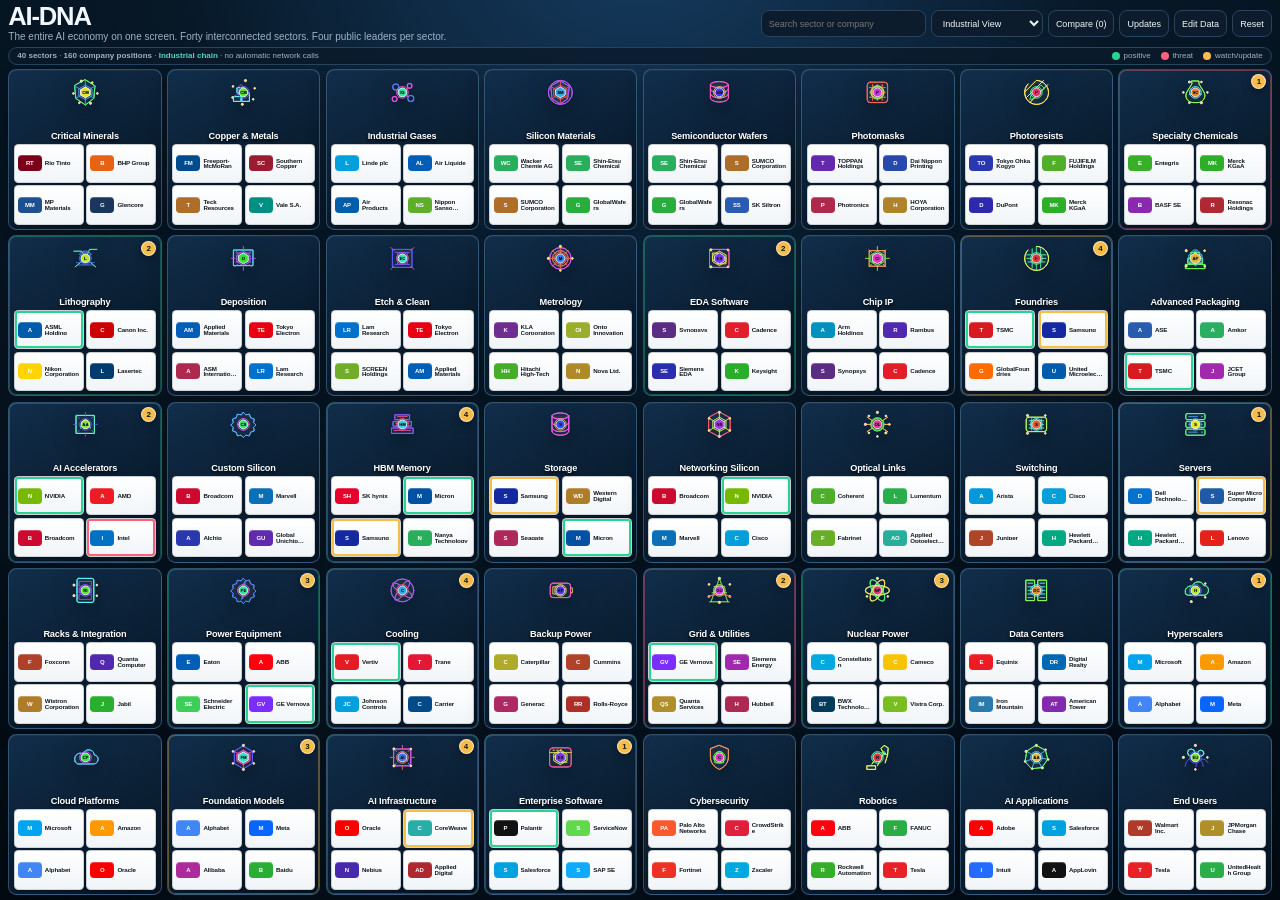
==== commit 8c180139: "AI-DNA Version 3.3.3 one-screen refinement" ====
--- a/index.html
+++ b/index.html
@@ -1,2 +1,2 @@
 <!DOCTYPE html>
-<html><head><meta charset="utf-8"/><meta content="width=device-width,initial-scale=1" name="viewport"/><title>AI-DNA Version 3.3.2 — Intelligence Terminal</title><link rel="stylesheet" href="/assets/css/app.css?v=3.3.2"/></head><body><main class="app"><header><div><h1>AI-DNA</h1><div class="tag">The entire AI economy on one screen. Forty interconnected sectors. Four public leaders per sector.</div></div><div class="tools"><input id="search" placeholder="Search sector or company"/><select id="view"><option>Industrial View</option><option>Investment View</option><option>Supply Chain View</option><option>Technology View</option><option>Capital Flow View</option></select><button id="compareBtn" type="button">Compare (0)</button><button id="updatesBtn" type="button">Updates</button><button id="editorBtn" type="button">Edit Data</button><button id="reset">Reset</button></div></header><div class="statusbar"><span><strong>40 sectors</strong> · <strong>160 company positions</strong> · Version 3 · verified serverless market data · resilient company intelligence</span><div class="legend"><span class="key"><i class="dot" style="background:var(--green)"></i>positive</span><span class="key"><i class="dot" style="background:var(--red)"></i>threat</span><span class="key"><i class="dot" style="background:var(--amber)"></i>watch/update</span></div></div><section class="grid"><article class="sector-card" data-index="1" data-sector="Critical Minerals"><button aria-label="Open Critical Minerals sector details" class="sector-head"><span class="sector-symbol" aria-hidden="true"></span><span class="sector-name">Critical Minerals</span></button><div class="brands"><button aria-pressed="false" class="brand" data-company="Rio Tinto" style="--brand:#7a0019" title="Rio Tinto"><span class="brand-mark">RT</span><span class="brand-name">Rio Tinto</span></button><button aria-pressed="false" class="brand" data-company="BHP" style="--brand:#e86216" title="BHP"><span class="brand-mark">B</span><span class="brand-name">BHP</span></button><button aria-pressed="false" class="brand" data-company="MP Materials" style="--brand:#1d4f91" title="MP Materials"><span class="brand-mark">MM</span><span class="brand-name">MP Materials</span></button><button aria-pressed="false" class="brand" data-company="Glencore" style="--brand:#1b365d" title="Glencore"><span class="brand-mark">G</span><span class="brand-name">Glencore</span></button></div></article><article class="sector-card" data-index="2" data-sector="Copper &amp; Metals"><button aria-label="Open Copper &amp; Metals sector details" class="sector-head"><span class="sector-symbol" aria-hidden="true"></span><span class="sector-name">Copper &amp; Metals</span></button><div class="brands"><button aria-pressed="false" class="brand" data-company="Freeport-McMoRan" style="--brand:#004b8d" title="Freeport-McMoRan"><span class="brand-mark">FM</span><span class="brand-name">Freeport-McMoRan</span></button><button aria-pressed="false" class="brand" data-company="Southern Copper" style="--brand:#9b1b30" title="Southern Copper"><span class="brand-mark">SC</span><span class="brand-name">Southern Copper</span></button><button aria-pressed="false" class="brand" data-company="Teck" style="--brand:hsl(31 62% 42%)" title="Teck"><span class="brand-mark">T</span><span class="brand-name">Teck</span></button><button aria-pressed="false" class="brand" data-company="Vale" style="--brand:#008f83" title="Vale"><span class="brand-mark">V</span><span class="brand-name">Vale</span></button></div></article><article class="sector-card" data-index="3" data-sector="Industrial Gases"><button aria-label="Open Industrial Gases sector details" class="sector-head"><span class="sector-symbol" aria-hidden="true"></span><span class="sector-name">Industrial Gases</span></button><div class="brands"><button aria-pressed="false" class="brand" data-company="Linde" style="--brand:#00a0df" title="Linde"><span class="brand-mark">L</span><span class="brand-name">Linde</span></button><button aria-pressed="false" class="brand" data-company="Air Liquide" style="--brand:#005eb8" title="Air Liquide"><span class="brand-mark">AL</span><span class="brand-name">Air Liquide</span></button><button aria-pressed="false" class="brand" data-company="Air Products" style="--brand:#005daa" title="Air Products"><span class="brand-mark">AP</span><span class="brand-name">Air Products</span></button><button aria-pressed="false" class="brand" data-company="Nippon Sanso" style="--brand:hsl(96 62% 42%)" title="Nippon Sanso"><span class="brand-mark">NS</span><span class="brand-name">Nippon Sanso</span></button></div></article><article class="sector-card" data-index="4" data-sector="Silicon Materials"><button aria-label="Open Silicon Materials sector details" class="sector-head"><span class="sector-symbol" aria-hidden="true"></span><span class="sector-name">Silicon Materials</span></button><div class="brands"><button aria-pressed="false" class="brand" data-company="Wacker Chemie" style="--brand:hsl(144 62% 42%)" title="Wacker Chemie"><span class="brand-mark">WC</span><span class="brand-name">Wacker Chemie</span></button><button aria-pressed="false" class="brand" data-company="Shin-Etsu" style="--brand:hsl(144 62% 42%)" title="Shin-Etsu"><span class="brand-mark">SE</span><span class="brand-name">Shin-Etsu</span></button><button aria-pressed="false" class="brand" data-company="SUMCO" style="--brand:hsl(31 62% 42%)" title="SUMCO"><span class="brand-mark">S</span><span class="brand-name">SUMCO</span></button><button aria-pressed="false" class="brand" data-company="GlobalWafers" style="--brand:hsl(129 62% 42%)" title="GlobalWafers"><span class="brand-mark">G</span><span class="brand-name">GlobalWafers</span></button></div></article><article class="sector-card" data-index="5" data-sector="Semiconductor Wafers"><button aria-label="Open Semiconductor Wafers sector details" class="sector-head"><span class="sector-symbol" aria-hidden="true"></span><span class="sector-name">Semiconductor Wafers</span></button><div class="brands"><button aria-pressed="false" class="brand" data-company="Shin-Etsu" style="--brand:hsl(144 62% 42%)" title="Shin-Etsu"><span class="brand-mark">SE</span><span class="brand-name">Shin-Etsu</span></button><button aria-pressed="false" class="brand" data-company="SUMCO" style="--brand:hsl(31 62% 42%)" title="SUMCO"><span class="brand-mark">S</span><span class="brand-name">SUMCO</span></button><button aria-pressed="false" class="brand" data-company="GlobalWafers" style="--brand:hsl(129 62% 42%)" title="GlobalWafers"><span class="brand-mark">G</span><span class="brand-name">GlobalWafers</span></button><button aria-pressed="false" class="brand" data-company="SK Siltron" style="--brand:hsl(217 62% 42%)" title="SK Siltron"><span class="brand-mark">SS</span><span class="brand-name">SK Siltron</span></button></div></article><article class="sector-card" data-index="6" data-sector="Photomasks"><button aria-label="Open Photomasks sector details" class="sector-head"><span class="sector-symbol" aria-hidden="true"></span><span class="sector-name">Photomasks</span></button><div class="brands"><button aria-pressed="false" class="brand" data-company="Toppan" style="--brand:hsl(266 62% 42%)" title="Toppan"><span class="brand-mark">T</span><span class="brand-name">Toppan</span></button><button aria-pressed="false" class="brand" data-company="DNP" style="--brand:hsl(226 62% 42%)" title="DNP"><span class="brand-mark">D</span><span class="brand-name">DNP</span></button><button aria-pressed="false" class="brand" data-company="Photronics" style="--brand:hsl(345 62% 42%)" title="Photronics"><span class="brand-mark">P</span><span class="brand-name">Photronics</span></button><button aria-pressed="false" class="brand" data-company="Hoya" style="--brand:hsl(41 62% 42%)" title="Hoya"><span class="brand-mark">H</span><span class="brand-name">Hoya</span></button></div></article><article class="sector-card" data-index="7" data-sector="Photoresists"><button aria-label="Open Photoresists sector details" class="sector-head"><span class="sector-symbol" aria-hidden="true"></span><span class="sector-name">Photoresists</span></button><div class="brands"><button aria-pressed="false" class="brand" data-company="Tokyo Ohka" style="--brand:hsl(233 62% 42%)" title="Tokyo Ohka"><span class="brand-mark">TO</span><span class="brand-name">Tokyo Ohka</span></button><button aria-pressed="false" class="brand" data-company="Fujifilm" style="--brand:hsl(102 62% 42%)" title="Fujifilm"><span class="brand-mark">F</span><span class="brand-name">Fujifilm</span></button><button aria-pressed="false" class="brand" data-company="DuPont" style="--brand:hsl(242 62% 42%)" title="DuPont"><span class="brand-mark">D</span><span class="brand-name">DuPont</span></button><button aria-pressed="false" class="brand" data-company="Merck KGaA" style="--brand:hsl(118 62% 42%)" title="Merck KGaA"><span class="brand-mark">MK</span><span class="brand-name">Merck KGaA</span></button></div></article><article class="sector-card negative" data-index="8" data-sector="Specialty Chemicals"><button aria-label="Open Specialty Chemicals sector details" class="sector-head"><span class="sector-symbol" aria-hidden="true"></span><span class="sector-name">Specialty Chemicals</span><span class="update">1</span></button><div class="brands"><button aria-pressed="false" class="brand" data-company="Entegris" style="--brand:hsl(113 62% 42%)" title="Entegris"><span class="brand-mark">E</span><span class="brand-name">Entegris</span></button><button aria-pressed="false" class="brand" data-company="Merck KGaA" style="--brand:hsl(118 62% 42%)" title="Merck KGaA"><span class="brand-mark">MK</span><span class="brand-name">Merck KGaA</span></button><button aria-pressed="false" class="brand" data-company="BASF" style="--brand:hsl(284 62% 42%)" title="BASF"><span class="brand-mark">B</span><span class="brand-name">BASF</span></button><button aria-pressed="false" class="brand" data-company="Resonac" style="--brand:hsl(355 62% 42%)" title="Resonac"><span class="brand-mark">R</span><span class="brand-name">Resonac</span></button></div></article><article class="sector-card positive" data-index="9" data-sector="Lithography"><button aria-label="Open Lithography sector details" class="sector-head"><span class="sector-symbol" aria-hidden="true"></span><span class="sector-name">Lithography</span><span class="update">2</span></button><div class="brands"><button aria-pressed="false" class="brand" data-company="ASML" style="--brand:#005baa" title="ASML"><span class="brand-mark">A</span><span class="brand-name">ASML</span></button><button aria-pressed="false" class="brand" data-company="Canon" style="--brand:#cc0000" title="Canon"><span class="brand-mark">C</span><span class="brand-name">Canon</span></button><button aria-pressed="false" class="brand" data-company="Nikon" style="--brand:#ffd400" title="Nikon"><span class="brand-mark">N</span><span class="brand-name">Nikon</span></button><button aria-pressed="false" class="brand" data-company="Lasertec" style="--brand:#003b70" title="Lasertec"><span class="brand-mark">L</span><span class="brand-name">Lasertec</span></button></div></article><article class="sector-card" data-index="10" data-sector="Deposition"><button aria-label="Open Deposition sector details" class="sector-head"><span class="sector-symbol" aria-hidden="true"></span><span class="sector-name">Deposition</span></button><div class="brands"><button aria-pressed="false" class="brand" data-company="Applied Materials" style="--brand:#005eb8" title="Applied Materials"><span class="brand-mark">AM</span><span class="brand-name">Applied Materials</span></button><button aria-pressed="false" class="brand" data-company="Tokyo Electron" style="--brand:#e60012" title="Tokyo Electron"><span class="brand-mark">TE</span><span class="brand-name">Tokyo Electron</span></button><button aria-pressed="false" class="brand" data-company="ASM Int'l" style="--brand:hsl(343 62% 42%)" title="ASM Int'l"><span class="brand-mark">A</span><span class="brand-name">ASM Int'l</span></button><button aria-pressed="false" class="brand" data-company="Lam Research" style="--brand:#0072ce" title="Lam Research"><span class="brand-mark">LR</span><span class="brand-name">Lam Research</span></button></div></article><article class="sector-card" data-index="11" data-sector="Etch &amp; Clean"><button aria-label="Open Etch &amp; Clean sector details" class="sector-head"><span class="sector-symbol" aria-hidden="true"></span><span class="sector-name">Etch &amp; Clean</span></button><div class="brands"><button aria-pressed="false" class="brand" data-company="Lam Research" style="--brand:#0072ce" title="Lam Research"><span class="brand-mark">LR</span><span class="brand-name">Lam Research</span></button><button aria-pressed="false" class="brand" data-company="Tokyo Electron" style="--brand:#e60012" title="Tokyo Electron"><span class="brand-mark">TE</span><span class="brand-name">Tokyo Electron</span></button><button aria-pressed="false" class="brand" data-company="SCREEN" style="--brand:hsl(88 62% 42%)" title="SCREEN"><span class="brand-mark">S</span><span class="brand-name">SCREEN</span></button><button aria-pressed="false" class="brand" data-company="Applied Materials" style="--brand:#005eb8" title="Applied Materials"><span class="brand-mark">AM</span><span class="brand-name">Applied Materials</span></button></div></article><article class="sector-card" data-index="12" data-sector="Metrology"><button aria-label="Open Metrology sector details" class="sector-head"><span class="sector-symbol" aria-hidden="true"></span><span class="sector-name">Metrology</span></button><div class="brands"><button aria-pressed="false" class="brand" data-company="KLA" style="--brand:#6f2c91" title="KLA"><span class="brand-mark">K</span><span class="brand-name">KLA</span></button><button aria-pressed="false" class="brand" data-company="Onto Innovation" style="--brand:hsl(69 62% 42%)" title="Onto Innovation"><span class="brand-mark">OI</span><span class="brand-name">Onto Innovation</span></button><button aria-pressed="false" class="brand" data-company="Hitachi High-Tech" style="--brand:hsl(107 62% 42%)" title="Hitachi High-Tech"><span class="brand-mark">HH</span><span class="brand-name">Hitachi High-Tech</span></button><button aria-pressed="false" class="brand" data-company="Nova" style="--brand:hsl(44 62% 42%)" title="Nova"><span class="brand-mark">N</span><span class="brand-name">Nova</span></button></div></article><article class="sector-card positive" data-index="13" data-sector="EDA Software"><button aria-label="Open EDA Software sector details" class="sector-head"><span class="sector-symbol" aria-hidden="true"></span><span class="sector-name">EDA Software</span><span class="update">2</span></button><div class="brands"><button aria-pressed="false" class="brand" data-company="Synopsys" style="--brand:#5b2c83" title="Synopsys"><span class="brand-mark">S</span><span class="brand-name">Synopsys</span></button><button aria-pressed="false" class="brand" data-company="Cadence" style="--brand:#e21e2b" title="Cadence"><span class="brand-mark">C</span><span class="brand-name">Cadence</span></button><button aria-pressed="false" class="brand" data-company="Siemens EDA" style="--brand:hsl(238 62% 42%)" title="Siemens EDA"><span class="brand-mark">SE</span><span class="brand-name">Siemens EDA</span></button><button aria-pressed="false" class="brand" data-company="Keysight" style="--brand:hsl(120 62% 42%)" title="Keysight"><span class="brand-mark">K</span><span class="brand-name">Keysight</span></button></div></article><article class="sector-card" data-index="14" data-sector="Chip IP"><button aria-label="Open Chip IP sector details" class="sector-head"><span class="sector-symbol" aria-hidden="true"></span><span class="sector-name">Chip IP</span></button><div class="brands"><button aria-pressed="false" class="brand" data-company="Arm" style="--brand:#0091bd" title="Arm"><span class="brand-mark">A</span><span class="brand-name">Arm</span></button><button aria-pressed="false" class="brand" data-company="Rambus" style="--brand:hsl(258 62% 42%)" title="Rambus"><span class="brand-mark">R</span><span class="brand-name">Rambus</span></button><button aria-pressed="false" class="brand" data-company="Synopsys" style="--brand:#5b2c83" title="Synopsys"><span class="brand-mark">S</span><span class="brand-name">Synopsys</span></button><button aria-pressed="false" class="brand" data-company="Cadence" style="--brand:#e21e2b" title="Cadence"><span class="brand-mark">C</span><span class="brand-name">Cadence</span></button></div></article><article class="sector-card watch" data-index="15" data-sector="Foundries"><button aria-label="Open Foundries sector details" class="sector-head"><span class="sector-symbol" aria-hidden="true"></span><span class="sector-name">Foundries</span><span class="update">4</span></button><div class="brands"><button aria-pressed="false" class="brand" data-company="TSMC" style="--brand:#d71920" title="TSMC"><span class="brand-mark">T</span><span class="brand-name">TSMC</span></button><button aria-pressed="false" class="brand" data-company="Samsung" style="--brand:#1428a0" title="Samsung"><span class="brand-mark">S</span><span class="brand-name">Samsung</span></button><button aria-pressed="false" class="brand" data-company="GlobalFoundries" style="--brand:#ff6b00" title="GlobalFoundries"><span class="brand-mark">G</span><span class="brand-name">GlobalFoundries</span></button><button aria-pressed="false" class="brand" data-company="UMC" style="--brand:#005bac" title="UMC"><span class="brand-mark">U</span><span class="brand-name">UMC</span></button></div></article><article class="sector-card" data-index="16" data-sector="Advanced Packaging"><button aria-label="Open Advanced Packaging sector details" class="sector-head"><span class="sector-symbol" aria-hidden="true"></span><span class="sector-name">Advanced Packaging</span></button><div class="brands"><button aria-pressed="false" class="brand" data-company="ASE" style="--brand:hsl(217 62% 42%)" title="ASE"><span class="brand-mark">A</span><span class="brand-name">ASE</span></button><button aria-pressed="false" class="brand" data-company="Amkor" style="--brand:hsl(146 62% 42%)" title="Amkor"><span class="brand-mark">A</span><span class="brand-name">Amkor</span></button><button aria-pressed="false" class="brand" data-company="TSMC" style="--brand:#d71920" title="TSMC"><span class="brand-mark">T</span><span class="brand-name">TSMC</span></button><button aria-pressed="false" class="brand" data-company="JCET" style="--brand:hsl(294 62% 42%)" title="JCET"><span class="brand-mark">J</span><span class="brand-name">JCET</span></button></div></article><article class="sector-card positive" data-index="17" data-sector="AI Accelerators"><button aria-label="Open AI Accelerators sector details" class="sector-head"><span class="sector-symbol" aria-hidden="true"></span><span class="sector-name">AI Accelerators</span><span class="update">2</span></button><div class="brands"><button aria-pressed="false" class="brand" data-company="NVIDIA" style="--brand:#76b900" title="NVIDIA"><span class="brand-mark">N</span><span class="brand-name">NVIDIA</span></button><button aria-pressed="false" class="brand" data-company="AMD" style="--brand:#ed1c24" title="AMD"><span class="brand-mark">A</span><span class="brand-name">AMD</span></button><button aria-pressed="false" class="brand" data-company="Broadcom" style="--brand:#cc092f" title="Broadcom"><span class="brand-mark">B</span><span class="brand-name">Broadcom</span></button><button aria-pressed="false" class="brand" data-company="Intel" style="--brand:#0071c5" title="Intel"><span class="brand-mark">I</span><span class="brand-name">Intel</span></button></div></article><article class="sector-card" data-index="18" data-sector="Custom Silicon"><button aria-label="Open Custom Silicon sector details" class="sector-head"><span class="sector-symbol" aria-hidden="true"></span><span class="sector-name">Custom Silicon</span></button><div class="brands"><button aria-pressed="false" class="brand" data-company="Broadcom" style="--brand:#cc092f" title="Broadcom"><span class="brand-mark">B</span><span class="brand-name">Broadcom</span></button><button aria-pressed="false" class="brand" data-company="Marvell" style="--brand:#0a6fb7" title="Marvell"><span class="brand-mark">M</span><span class="brand-name">Marvell</span></button><button aria-pressed="false" class="brand" data-company="Alchip" style="--brand:hsl(233 62% 42%)" title="Alchip"><span class="brand-mark">A</span><span class="brand-name">Alchip</span></button><button aria-pressed="false" class="brand" data-company="Global Unichip" style="--brand:hsl(265 62% 42%)" title="Global Unichip"><span class="brand-mark">GU</span><span class="brand-name">Global Unichip</span></button></div></article><article class="sector-card positive" data-index="19" data-sector="HBM Memory"><button aria-label="Open HBM Memory sector details" class="sector-head"><span class="sector-symbol" aria-hidden="true"></span><span class="sector-name">HBM Memory</span><span class="update">4</span></button><div class="brands"><button aria-pressed="false" class="brand" data-company="SK hynix" style="--brand:#e4002b" title="SK hynix"><span class="brand-mark">SH</span><span class="brand-name">SK hynix</span></button><button aria-pressed="false" class="brand" data-company="Micron" style="--brand:#0050a4" title="Micron"><span class="brand-mark">M</span><span class="brand-name">Micron</span></button><button aria-pressed="false" class="brand" data-company="Samsung" style="--brand:#1428a0" title="Samsung"><span class="brand-mark">S</span><span class="brand-name">Samsung</span></button><button aria-pressed="false" class="brand" data-company="Nanya" style="--brand:hsl(143 62% 42%)" title="Nanya"><span class="brand-mark">N</span><span class="brand-name">Nanya</span></button></div></article><article class="sector-card" data-index="20" data-sector="Storage"><button aria-label="Open Storage sector details" class="sector-head"><span class="sector-symbol" aria-hidden="true"></span><span class="sector-name">Storage</span></button><div class="brands"><button aria-pressed="false" class="brand" data-company="Samsung" style="--brand:#1428a0" title="Samsung"><span class="brand-mark">S</span><span class="brand-name">Samsung</span></button><button aria-pressed="false" class="brand" data-company="Western Digital" style="--brand:hsl(38 62% 42%)" title="Western Digital"><span class="brand-mark">WD</span><span class="brand-name">Western Digital</span></button><button aria-pressed="false" class="brand" data-company="Seagate" style="--brand:hsl(338 62% 42%)" title="Seagate"><span class="brand-mark">S</span><span class="brand-name">Seagate</span></button><button aria-pressed="false" class="brand" data-company="Micron" style="--brand:#0050a4" title="Micron"><span class="brand-mark">M</span><span class="brand-name">Micron</span></button></div></article><article class="sector-card" data-index="21" data-sector="Networking Silicon"><button aria-label="Open Networking Silicon sector details" class="sector-head"><span class="sector-symbol" aria-hidden="true"></span><span class="sector-name">Networking Silicon</span></button><div class="brands"><button aria-pressed="false" class="brand" data-company="Broadcom" style="--brand:#cc092f" title="Broadcom"><span class="brand-mark">B</span><span class="brand-name">Broadcom</span></button><button aria-pressed="false" class="brand" data-company="NVIDIA" style="--brand:#76b900" title="NVIDIA"><span class="brand-mark">N</span><span class="brand-name">NVIDIA</span></button><button aria-pressed="false" class="brand" data-company="Marvell" style="--brand:#0a6fb7" title="Marvell"><span class="brand-mark">M</span><span class="brand-name">Marvell</span></button><button aria-pressed="false" class="brand" data-company="Cisco" style="--brand:#049fd9" title="Cisco"><span class="brand-mark">C</span><span class="brand-name">Cisco</span></button></div></article><article class="sector-card" data-index="22" data-sector="Optical Links"><button aria-label="Open Optical Links sector details" class="sector-head"><span class="sector-symbol" aria-hidden="true"></span><span class="sector-name">Optical Links</span></button><div class="brands"><button aria-pressed="false" class="brand" data-company="Coherent" style="--brand:hsl(104 62% 42%)" title="Coherent"><span class="brand-mark">C</span><span class="brand-name">Coherent</span></button><button aria-pressed="false" class="brand" data-company="Lumentum" style="--brand:hsl(135 62% 42%)" title="Lumentum"><span class="brand-mark">L</span><span class="brand-name">Lumentum</span></button><button aria-pressed="false" class="brand" data-company="Fabrinet" style="--brand:hsl(91 62% 42%)" title="Fabrinet"><span class="brand-mark">F</span><span class="brand-name">Fabrinet</span></button><button aria-pressed="false" class="brand" data-company="Applied Optoelectronics" style="--brand:hsl(172 62% 42%)" title="Applied Optoelectronics"><span class="brand-mark">AO</span><span class="brand-name">Applied Optoelectronics</span></button></div></article><article class="sector-card" data-index="23" data-sector="Switching"><button aria-label="Open Switching sector details" class="sector-head"><span class="sector-symbol" aria-hidden="true"></span><span class="sector-name">Switching</span></button><div class="brands"><button aria-pressed="false" class="brand" data-company="Arista" style="--brand:#0099d8" title="Arista"><span class="brand-mark">A</span><span class="brand-name">Arista</span></button><button aria-pressed="false" class="brand" data-company="Cisco" style="--brand:#049fd9" title="Cisco"><span class="brand-mark">C</span><span class="brand-name">Cisco</span></button><button aria-pressed="false" class="brand" data-company="Juniper" style="--brand:hsl(13 62% 42%)" title="Juniper"><span class="brand-mark">J</span><span class="brand-name">Juniper</span></button><button aria-pressed="false" class="brand" data-company="HPE" style="--brand:#01a982" title="HPE"><span class="brand-mark">H</span><span class="brand-name">HPE</span></button></div></article><article class="sector-card watch" data-index="24" data-sector="Servers"><button aria-label="Open Servers sector details" class="sector-head"><span class="sector-symbol" aria-hidden="true"></span><span class="sector-name">Servers</span><span class="update">1</span></button><div class="brands"><button aria-pressed="false" class="brand" data-company="Dell" style="--brand:#0672ce" title="Dell"><span class="brand-mark">D</span><span class="brand-name">Dell</span></button><button aria-pressed="false" class="brand" data-company="Supermicro" style="--brand:#1f5aa6" title="Supermicro"><span class="brand-mark">S</span><span class="brand-name">Supermicro</span></button><button aria-pressed="false" class="brand" data-company="HPE" style="--brand:#01a982" title="HPE"><span class="brand-mark">H</span><span class="brand-name">HPE</span></button><button aria-pressed="false" class="brand" data-company="Lenovo" style="--brand:#e2231a" title="Lenovo"><span class="brand-mark">L</span><span class="brand-name">Lenovo</span></button></div></article><article class="sector-card" data-index="25" data-sector="Racks &amp; Integration"><button aria-label="Open Racks &amp; Integration sector details" class="sector-head"><span class="sector-symbol" aria-hidden="true"></span><span class="sector-name">Racks &amp; Integration</span></button><div class="brands"><button aria-pressed="false" class="brand" data-company="Foxconn" style="--brand:hsl(11 62% 42%)" title="Foxconn"><span class="brand-mark">F</span><span class="brand-name">Foxconn</span></button><button aria-pressed="false" class="brand" data-company="Quanta" style="--brand:hsl(258 62% 42%)" title="Quanta"><span class="brand-mark">Q</span><span class="brand-name">Quanta</span></button><button aria-pressed="false" class="brand" data-company="Wistron" style="--brand:hsl(38 62% 42%)" title="Wistron"><span class="brand-mark">W</span><span class="brand-name">Wistron</span></button><button aria-pressed="false" class="brand" data-company="Jabil" style="--brand:hsl(122 62% 42%)" title="Jabil"><span class="brand-mark">J</span><span class="brand-name">Jabil</span></button></div></article><article class="sector-card positive" data-index="26" data-sector="Power Equipment"><button aria-label="Open Power Equipment sector details" class="sector-head"><span class="sector-symbol" aria-hidden="true"></span><span class="sector-name">Power Equipment</span><span class="update">3</span></button><div class="brands"><button aria-pressed="false" class="brand" data-company="Eaton" style="--brand:#005eb8" title="Eaton"><span class="brand-mark">E</span><span class="brand-name">Eaton</span></button><button aria-pressed="false" class="brand" data-company="ABB" style="--brand:#ff000f" title="ABB"><span class="brand-mark">A</span><span class="brand-name">ABB</span></button><button aria-pressed="false" class="brand" data-company="Schneider Electric" style="--brand:#3dcd58" title="Schneider Electric"><span class="brand-mark">SE</span><span class="brand-name">Schneider Electric</span></button><button aria-pressed="false" class="brand" data-company="GE Vernova" style="--brand:#7b2cff" title="GE Vernova"><span class="brand-mark">GV</span><span class="brand-name">GE Vernova</span></button></div></article><article class="sector-card positive" data-index="27" data-sector="Cooling"><button aria-label="Open Cooling sector details" class="sector-head"><span class="sector-symbol" aria-hidden="true"></span><span class="sector-name">Cooling</span><span class="update">4</span></button><div class="brands"><button aria-pressed="false" class="brand" data-company="Vertiv" style="--brand:#e31b23" title="Vertiv"><span class="brand-mark">V</span><span class="brand-name">Vertiv</span></button><button aria-pressed="false" class="brand" data-company="Trane" style="--brand:#e31837" title="Trane"><span class="brand-mark">T</span><span class="brand-name">Trane</span></button><button aria-pressed="false" class="brand" data-company="Johnson Controls" style="--brand:#00a0df" title="Johnson Controls"><span class="brand-mark">JC</span><span class="brand-name">Johnson Controls</span></button><button aria-pressed="false" class="brand" data-company="Carrier" style="--brand:#004b87" title="Carrier"><span class="brand-mark">C</span><span class="brand-name">Carrier</span></button></div></article><article class="sector-card" data-index="28" data-sector="Backup Power"><button aria-label="Open Backup Power sector details" class="sector-head"><span class="sector-symbol" aria-hidden="true"></span><span class="sector-name">Backup Power</span></button><div class="brands"><button aria-pressed="false" class="brand" data-company="Caterpillar" style="--brand:hsl(59 62% 42%)" title="Caterpillar"><span class="brand-mark">C</span><span class="brand-name">Caterpillar</span></button><button aria-pressed="false" class="brand" data-company="Cummins" style="--brand:hsl(12 62% 42%)" title="Cummins"><span class="brand-mark">C</span><span class="brand-name">Cummins</span></button><button aria-pressed="false" class="brand" data-company="Generac" style="--brand:hsl(333 62% 42%)" title="Generac"><span class="brand-mark">G</span><span class="brand-name">Generac</span></button><button aria-pressed="false" class="brand" data-company="Rolls-Royce" style="--brand:hsl(3 62% 42%)" title="Rolls-Royce"><span class="brand-mark">RR</span><span class="brand-name">Rolls-Royce</span></button></div></article><article class="sector-card negative" data-index="29" data-sector="Grid &amp; Utilities"><button aria-label="Open Grid &amp; Utilities sector details" class="sector-head"><span class="sector-symbol" aria-hidden="true"></span><span class="sector-name">Grid &amp; Utilities</span><span class="update">2</span></button><div class="brands"><button aria-pressed="false" class="brand" data-company="GE Vernova" style="--brand:#7b2cff" title="GE Vernova"><span class="brand-mark">GV</span><span class="brand-name">GE Vernova</span></button><button aria-pressed="false" class="brand" data-company="Siemens Energy" style="--brand:hsl(294 62% 42%)" title="Siemens Energy"><span class="brand-mark">SE</span><span class="brand-name">Siemens Energy</span></button><button aria-pressed="false" class="brand" data-company="Quanta Services" style="--brand:hsl(46 62% 42%)" title="Quanta Services"><span class="brand-mark">QS</span><span class="brand-name">Quanta Services</span></button><button aria-pressed="false" class="brand" data-company="Hubbell" style="--brand:hsl(342 62% 42%)" title="Hubbell"><span class="brand-mark">H</span><span class="brand-name">Hubbell</span></button></div></article><article class="sector-card positive" data-index="30" data-sector="Nuclear Power"><button aria-label="Open Nuclear Power sector details" class="sector-head"><span class="sector-symbol" aria-hidden="true"></span><span class="sector-name">Nuclear Power</span><span class="update">3</span></button><div class="brands"><button aria-pressed="false" class="brand" data-company="Constellation" style="--brand:#00a9e0" title="Constellation"><span class="brand-mark">C</span><span class="brand-name">Constellation</span></button><button aria-pressed="false" class="brand" data-company="Cameco" style="--brand:#f6c400" title="Cameco"><span class="brand-mark">C</span><span class="brand-name">Cameco</span></button><button aria-pressed="false" class="brand" data-company="BWX Technologies" style="--brand:#003b5c" title="BWX Technologies"><span class="brand-mark">BT</span><span class="brand-name">BWX Technologies</span></button><button aria-pressed="false" class="brand" data-company="Vistra" style="--brand:#78be20" title="Vistra"><span class="brand-mark">V</span><span class="brand-name">Vistra</span></button></div></article><article class="sector-card" data-index="31" data-sector="Data Centers"><button aria-label="Open Data Centers sector details" class="sector-head"><span class="sector-symbol" aria-hidden="true"></span><span class="sector-name">Data Centers</span></button><div class="brands"><button aria-pressed="false" class="brand" data-company="Equinix" style="--brand:#ed1c24" title="Equinix"><span class="brand-mark">E</span><span class="brand-name">Equinix</span></button><button aria-pressed="false" class="brand" data-company="Digital Realty" style="--brand:#0067b1" title="Digital Realty"><span class="brand-mark">DR</span><span class="brand-name">Digital Realty</span></button><button aria-pressed="false" class="brand" data-company="Iron Mountain" style="--brand:hsl(203 62% 42%)" title="Iron Mountain"><span class="brand-mark">IM</span><span class="brand-name">Iron Mountain</span></button><button aria-pressed="false" class="brand" data-company="American Tower" style="--brand:hsl(281 62% 42%)" title="American Tower"><span class="brand-mark">AT</span><span class="brand-name">American Tower</span></button></div></article><article class="sector-card positive" data-index="32" data-sector="Hyperscalers"><button aria-label="Open Hyperscalers sector details" class="sector-head"><span class="sector-symbol" aria-hidden="true"></span><span class="sector-name">Hyperscalers</span><span class="update">1</span></button><div class="brands"><button aria-pressed="false" class="brand" data-company="Microsoft" style="--brand:#00a4ef" title="Microsoft"><span class="brand-mark">M</span><span class="brand-name">Microsoft</span></button><button aria-pressed="false" class="brand" data-company="Amazon" style="--brand:#ff9900" title="Amazon"><span class="brand-mark">A</span><span class="brand-name">Amazon</span></button><button aria-pressed="false" class="brand" data-company="Alphabet" style="--brand:#4285f4" title="Alphabet"><span class="brand-mark">A</span><span class="brand-name">Alphabet</span></button><button aria-pressed="false" class="brand" data-company="Meta" style="--brand:#0866ff" title="Meta"><span class="brand-mark">M</span><span class="brand-name">Meta</span></button></div></article><article class="sector-card" data-index="33" data-sector="Cloud Platforms"><button aria-label="Open Cloud Platforms sector details" class="sector-head"><span class="sector-symbol" aria-hidden="true"></span><span class="sector-name">Cloud Platforms</span></button><div class="brands"><button aria-pressed="false" class="brand" data-company="Microsoft" style="--brand:#00a4ef" title="Microsoft"><span class="brand-mark">M</span><span class="brand-name">Microsoft</span></button><button aria-pressed="false" class="brand" data-company="Amazon" style="--brand:#ff9900" title="Amazon"><span class="brand-mark">A</span><span class="brand-name">Amazon</span></button><button aria-pressed="false" class="brand" data-company="Alphabet" style="--brand:#4285f4" title="Alphabet"><span class="brand-mark">A</span><span class="brand-name">Alphabet</span></button><button aria-pressed="false" class="brand" data-company="Oracle" style="--brand:#f80000" title="Oracle"><span class="brand-mark">O</span><span class="brand-name">Oracle</span></button></div></article><article class="sector-card watch" data-index="34" data-sector="Foundation Models"><button aria-label="Open Foundation Models sector details" class="sector-head"><span class="sector-symbol" aria-hidden="true"></span><span class="sector-name">Foundation Models</span><span class="update">3</span></button><div class="brands"><button aria-pressed="false" class="brand" data-company="Alphabet" style="--brand:#4285f4" title="Alphabet"><span class="brand-mark">A</span><span class="brand-name">Alphabet</span></button><button aria-pressed="false" class="brand" data-company="Meta" style="--brand:#0866ff" title="Meta"><span class="brand-mark">M</span><span class="brand-name">Meta</span></button><button aria-pressed="false" class="brand" data-company="Alibaba" style="--brand:hsl(308 62% 42%)" title="Alibaba"><span class="brand-mark">A</span><span class="brand-name">Alibaba</span></button><button aria-pressed="false" class="brand" data-company="Baidu" style="--brand:hsl(125 62% 42%)" title="Baidu"><span class="brand-mark">B</span><span class="brand-name">Baidu</span></button></div></article><article class="sector-card positive" data-index="35" data-sector="AI Infrastructure"><button aria-label="Open AI Infrastructure sector details" class="sector-head"><span class="sector-symbol" aria-hidden="true"></span><span class="sector-name">AI Infrastructure</span><span class="update">4</span></button><div class="brands"><button aria-pressed="false" class="brand" data-company="Oracle" style="--brand:#f80000" title="Oracle"><span class="brand-mark">O</span><span class="brand-name">Oracle</span></button><button aria-pressed="false" class="brand" data-company="CoreWeave" style="--brand:hsl(177 62% 42%)" title="CoreWeave"><span class="brand-mark">C</span><span class="brand-name">CoreWeave</span></button><button aria-pressed="false" class="brand" data-company="Nebius" style="--brand:hsl(254 62% 42%)" title="Nebius"><span class="brand-mark">N</span><span class="brand-name">Nebius</span></button><button aria-pressed="false" class="brand" data-company="Applied Digital" style="--brand:hsl(357 62% 42%)" title="Applied Digital"><span class="brand-mark">AD</span><span class="brand-name">Applied Digital</span></button></div></article><article class="sector-card positive" data-index="36" data-sector="Enterprise Software"><button aria-label="Open Enterprise Software sector details" class="sector-head"><span class="sector-symbol" aria-hidden="true"></span><span class="sector-name">Enterprise Software</span><span class="update">1</span></button><div class="brands"><button aria-pressed="false" class="brand" data-company="Palantir" style="--brand:#111111" title="Palantir"><span class="brand-mark">P</span><span class="brand-name">Palantir</span></button><button aria-pressed="false" class="brand" data-company="ServiceNow" style="--brand:#62d84e" title="ServiceNow"><span class="brand-mark">S</span><span class="brand-name">ServiceNow</span></button><button aria-pressed="false" class="brand" data-company="Salesforce" style="--brand:#00a1e0" title="Salesforce"><span class="brand-mark">S</span><span class="brand-name">Salesforce</span></button><button aria-pressed="false" class="brand" data-company="SAP" style="--brand:#0faaff" title="SAP"><span class="brand-mark">S</span><span class="brand-name">SAP</span></button></div></article><article class="sector-card" data-index="37" data-sector="Cybersecurity"><button aria-label="Open Cybersecurity sector details" class="sector-head"><span class="sector-symbol" aria-hidden="true"></span><span class="sector-name">Cybersecurity</span></button><div class="brands"><button aria-pressed="false" class="brand" data-company="Palo Alto" style="--brand:#fa582d" title="Palo Alto"><span class="brand-mark">PA</span><span class="brand-name">Palo Alto</span></button><button aria-pressed="false" class="brand" data-company="CrowdStrike" style="--brand:#e01f3d" title="CrowdStrike"><span class="brand-mark">C</span><span class="brand-name">CrowdStrike</span></button><button aria-pressed="false" class="brand" data-company="Fortinet" style="--brand:#ee3124" title="Fortinet"><span class="brand-mark">F</span><span class="brand-name">Fortinet</span></button><button aria-pressed="false" class="brand" data-company="Zscaler" style="--brand:#00a8e0" title="Zscaler"><span class="brand-mark">Z</span><span class="brand-name">Zscaler</span></button></div></article><article class="sector-card" data-index="38" data-sector="Robotics"><button aria-label="Open Robotics sector details" class="sector-head"><span class="sector-symbol" aria-hidden="true"></span><span class="sector-name">Robotics</span></button><div class="brands"><button aria-pressed="false" class="brand" data-company="ABB" style="--brand:#ff000f" title="ABB"><span class="brand-mark">A</span><span class="brand-name">ABB</span></button><button aria-pressed="false" class="brand" data-company="Fanuc" style="--brand:hsl(133 62% 42%)" title="Fanuc"><span class="brand-mark">F</span><span class="brand-name">Fanuc</span></button><button aria-pressed="false" class="brand" data-company="Rockwell" style="--brand:hsl(115 62% 42%)" title="Rockwell"><span class="brand-mark">R</span><span class="brand-name">Rockwell</span></button><button aria-pressed="false" class="brand" data-company="Tesla" style="--brand:#e82127" title="Tesla"><span class="brand-mark">T</span><span class="brand-name">Tesla</span></button></div></article><article class="sector-card" data-index="39" data-sector="AI Applications"><button aria-label="Open AI Applications sector details" class="sector-head"><span class="sector-symbol" aria-hidden="true"></span><span class="sector-name">AI Applications</span></button><div class="brands"><button aria-pressed="false" class="brand" data-company="Adobe" style="--brand:#ff0000" title="Adobe"><span class="brand-mark">A</span><span class="brand-name">Adobe</span></button><button aria-pressed="false" class="brand" data-company="Salesforce" style="--brand:#00a1e0" title="Salesforce"><span class="brand-mark">S</span><span class="brand-name">Salesforce</span></button><button aria-pressed="false" class="brand" data-company="Intuit" style="--brand:#236cff" title="Intuit"><span class="brand-mark">I</span><span class="brand-name">Intuit</span></button><button aria-pressed="false" class="brand" data-company="AppLovin" style="--brand:#111111" title="AppLovin"><span class="brand-mark">A</span><span class="brand-name">AppLovin</span></button></div></article><article class="sector-card" data-index="40" data-sector="End Users"><button aria-label="Open End Users sector details" class="sector-head"><span class="sector-symbol" aria-hidden="true"></span><span class="sector-name">End Users</span></button><div class="brands"><button aria-pressed="false" class="brand" data-company="Walmart" style="--brand:hsl(8 62% 42%)" title="Walmart"><span class="brand-mark">W</span><span class="brand-name">Walmart</span></button><button aria-pressed="false" class="brand" data-company="JPMorgan" style="--brand:hsl(46 62% 42%)" title="JPMorgan"><span class="brand-mark">J</span><span class="brand-name">JPMorgan</span></button><button aria-pressed="false" class="brand" data-company="Tesla" style="--brand:#e82127" title="Tesla"><span class="brand-mark">T</span><span class="brand-name">Tesla</span></button><button aria-pressed="false" class="brand" data-company="UnitedHealth" style="--brand:hsl(135 62% 42%)" title="UnitedHealth"><span class="brand-mark">U</span><span class="brand-name">UnitedHealth</span></button></div></article></section><div class="compare-tray" hidden="hidden" id="compareTray"><span id="compareSummary">Select two companies to compare.</span><button id="runCompare" type="button">Open Comparison</button><button id="clearCompare" type="button">Clear</button></div></main><dialog id="modal"><div class="modal-head"><h2 id="modalTitle"></h2><button class="close" id="close">Close</button></div><div class="modal-body" id="modalBody"></div></dialog><script src="/data/app-data.js"></script><script src="/assets/js/app.js?v=3.3.2" defer></script><dialog id="updatesDialog"><div class="modal-head"><h2>Material Updates</h2><button class="close dialog-close" type="button">Close</button></div><div class="modal-body" id="updatesDialogBody"></div></dialog><dialog id="editorDialog"><div class="modal-head"><h2>Edit Embedded Data</h2><button class="close dialog-close" type="button">Close</button></div><div class="modal-body" id="editorDialogBody"></div></dialog></body></html>+<html><head><meta charset="utf-8"/><meta content="width=device-width,initial-scale=1" name="viewport"/><title>AI-DNA Version 3.3.3 — Intelligence Terminal</title><link rel="stylesheet" href="/assets/css/app.css?v=3.3.3"/></head><body><main class="app"><header><div><h1>AI-DNA</h1><div class="tag">The entire AI economy on one screen. Forty interconnected sectors. Four public leaders per sector.</div></div><div class="tools"><input id="search" placeholder="Search sector or company"/><select id="view"><option>Industrial View</option><option>Investment View</option><option>Supply Chain View</option><option>Technology View</option><option>Capital Flow View</option></select><button id="compareBtn" type="button">Compare (0)</button><button id="updatesBtn" type="button">Updates</button><button id="editorBtn" type="button">Edit Data</button><button id="reset">Reset</button></div></header><div class="statusbar"><span><strong>40 sectors</strong> · <strong>160 company positions</strong> · Version 3 · verified serverless market data · resilient company intelligence</span><div class="legend"><span class="key"><i class="dot" style="background:var(--green)"></i>positive</span><span class="key"><i class="dot" style="background:var(--red)"></i>threat</span><span class="key"><i class="dot" style="background:var(--amber)"></i>watch/update</span></div></div><section class="grid"><article class="sector-card" data-index="1" data-sector="Critical Minerals"><button aria-label="Open Critical Minerals sector details" class="sector-head"><span class="sector-symbol" aria-hidden="true"></span><span class="sector-name">Critical Minerals</span></button><div class="brands"><button aria-pressed="false" class="brand" data-company="Rio Tinto" style="--brand:#7a0019" title="Rio Tinto"><span class="brand-mark">RT</span><span class="brand-name">Rio Tinto</span></button><button aria-pressed="false" class="brand" data-company="BHP" style="--brand:#e86216" title="BHP"><span class="brand-mark">B</span><span class="brand-name">BHP</span></button><button aria-pressed="false" class="brand" data-company="MP Materials" style="--brand:#1d4f91" title="MP Materials"><span class="brand-mark">MM</span><span class="brand-name">MP Materials</span></button><button aria-pressed="false" class="brand" data-company="Glencore" style="--brand:#1b365d" title="Glencore"><span class="brand-mark">G</span><span class="brand-name">Glencore</span></button></div></article><article class="sector-card" data-index="2" data-sector="Copper &amp; Metals"><button aria-label="Open Copper &amp; Metals sector details" class="sector-head"><span class="sector-symbol" aria-hidden="true"></span><span class="sector-name">Copper &amp; Metals</span></button><div class="brands"><button aria-pressed="false" class="brand" data-company="Freeport-McMoRan" style="--brand:#004b8d" title="Freeport-McMoRan"><span class="brand-mark">FM</span><span class="brand-name">Freeport-McMoRan</span></button><button aria-pressed="false" class="brand" data-company="Southern Copper" style="--brand:#9b1b30" title="Southern Copper"><span class="brand-mark">SC</span><span class="brand-name">Southern Copper</span></button><button aria-pressed="false" class="brand" data-company="Teck" style="--brand:hsl(31 62% 42%)" title="Teck"><span class="brand-mark">T</span><span class="brand-name">Teck</span></button><button aria-pressed="false" class="brand" data-company="Vale" style="--brand:#008f83" title="Vale"><span class="brand-mark">V</span><span class="brand-name">Vale</span></button></div></article><article class="sector-card" data-index="3" data-sector="Industrial Gases"><button aria-label="Open Industrial Gases sector details" class="sector-head"><span class="sector-symbol" aria-hidden="true"></span><span class="sector-name">Industrial Gases</span></button><div class="brands"><button aria-pressed="false" class="brand" data-company="Linde" style="--brand:#00a0df" title="Linde"><span class="brand-mark">L</span><span class="brand-name">Linde</span></button><button aria-pressed="false" class="brand" data-company="Air Liquide" style="--brand:#005eb8" title="Air Liquide"><span class="brand-mark">AL</span><span class="brand-name">Air Liquide</span></button><button aria-pressed="false" class="brand" data-company="Air Products" style="--brand:#005daa" title="Air Products"><span class="brand-mark">AP</span><span class="brand-name">Air Products</span></button><button aria-pressed="false" class="brand" data-company="Nippon Sanso" style="--brand:hsl(96 62% 42%)" title="Nippon Sanso"><span class="brand-mark">NS</span><span class="brand-name">Nippon Sanso</span></button></div></article><article class="sector-card" data-index="4" data-sector="Silicon Materials"><button aria-label="Open Silicon Materials sector details" class="sector-head"><span class="sector-symbol" aria-hidden="true"></span><span class="sector-name">Silicon Materials</span></button><div class="brands"><button aria-pressed="false" class="brand" data-company="Wacker Chemie" style="--brand:hsl(144 62% 42%)" title="Wacker Chemie"><span class="brand-mark">WC</span><span class="brand-name">Wacker Chemie</span></button><button aria-pressed="false" class="brand" data-company="Shin-Etsu" style="--brand:hsl(144 62% 42%)" title="Shin-Etsu"><span class="brand-mark">SE</span><span class="brand-name">Shin-Etsu</span></button><button aria-pressed="false" class="brand" data-company="SUMCO" style="--brand:hsl(31 62% 42%)" title="SUMCO"><span class="brand-mark">S</span><span class="brand-name">SUMCO</span></button><button aria-pressed="false" class="brand" data-company="GlobalWafers" style="--brand:hsl(129 62% 42%)" title="GlobalWafers"><span class="brand-mark">G</span><span class="brand-name">GlobalWafers</span></button></div></article><article class="sector-card" data-index="5" data-sector="Semiconductor Wafers"><button aria-label="Open Semiconductor Wafers sector details" class="sector-head"><span class="sector-symbol" aria-hidden="true"></span><span class="sector-name">Semiconductor Wafers</span></button><div class="brands"><button aria-pressed="false" class="brand" data-company="Shin-Etsu" style="--brand:hsl(144 62% 42%)" title="Shin-Etsu"><span class="brand-mark">SE</span><span class="brand-name">Shin-Etsu</span></button><button aria-pressed="false" class="brand" data-company="SUMCO" style="--brand:hsl(31 62% 42%)" title="SUMCO"><span class="brand-mark">S</span><span class="brand-name">SUMCO</span></button><button aria-pressed="false" class="brand" data-company="GlobalWafers" style="--brand:hsl(129 62% 42%)" title="GlobalWafers"><span class="brand-mark">G</span><span class="brand-name">GlobalWafers</span></button><button aria-pressed="false" class="brand" data-company="SK Siltron" style="--brand:hsl(217 62% 42%)" title="SK Siltron"><span class="brand-mark">SS</span><span class="brand-name">SK Siltron</span></button></div></article><article class="sector-card" data-index="6" data-sector="Photomasks"><button aria-label="Open Photomasks sector details" class="sector-head"><span class="sector-symbol" aria-hidden="true"></span><span class="sector-name">Photomasks</span></button><div class="brands"><button aria-pressed="false" class="brand" data-company="Toppan" style="--brand:hsl(266 62% 42%)" title="Toppan"><span class="brand-mark">T</span><span class="brand-name">Toppan</span></button><button aria-pressed="false" class="brand" data-company="DNP" style="--brand:hsl(226 62% 42%)" title="DNP"><span class="brand-mark">D</span><span class="brand-name">DNP</span></button><button aria-pressed="false" class="brand" data-company="Photronics" style="--brand:hsl(345 62% 42%)" title="Photronics"><span class="brand-mark">P</span><span class="brand-name">Photronics</span></button><button aria-pressed="false" class="brand" data-company="Hoya" style="--brand:hsl(41 62% 42%)" title="Hoya"><span class="brand-mark">H</span><span class="brand-name">Hoya</span></button></div></article><article class="sector-card" data-index="7" data-sector="Photoresists"><button aria-label="Open Photoresists sector details" class="sector-head"><span class="sector-symbol" aria-hidden="true"></span><span class="sector-name">Photoresists</span></button><div class="brands"><button aria-pressed="false" class="brand" data-company="Tokyo Ohka" style="--brand:hsl(233 62% 42%)" title="Tokyo Ohka"><span class="brand-mark">TO</span><span class="brand-name">Tokyo Ohka</span></button><button aria-pressed="false" class="brand" data-company="Fujifilm" style="--brand:hsl(102 62% 42%)" title="Fujifilm"><span class="brand-mark">F</span><span class="brand-name">Fujifilm</span></button><button aria-pressed="false" class="brand" data-company="DuPont" style="--brand:hsl(242 62% 42%)" title="DuPont"><span class="brand-mark">D</span><span class="brand-name">DuPont</span></button><button aria-pressed="false" class="brand" data-company="Merck KGaA" style="--brand:hsl(118 62% 42%)" title="Merck KGaA"><span class="brand-mark">MK</span><span class="brand-name">Merck KGaA</span></button></div></article><article class="sector-card negative" data-index="8" data-sector="Specialty Chemicals"><button aria-label="Open Specialty Chemicals sector details" class="sector-head"><span class="sector-symbol" aria-hidden="true"></span><span class="sector-name">Specialty Chemicals</span><span class="update">1</span></button><div class="brands"><button aria-pressed="false" class="brand" data-company="Entegris" style="--brand:hsl(113 62% 42%)" title="Entegris"><span class="brand-mark">E</span><span class="brand-name">Entegris</span></button><button aria-pressed="false" class="brand" data-company="Merck KGaA" style="--brand:hsl(118 62% 42%)" title="Merck KGaA"><span class="brand-mark">MK</span><span class="brand-name">Merck KGaA</span></button><button aria-pressed="false" class="brand" data-company="BASF" style="--brand:hsl(284 62% 42%)" title="BASF"><span class="brand-mark">B</span><span class="brand-name">BASF</span></button><button aria-pressed="false" class="brand" data-company="Resonac" style="--brand:hsl(355 62% 42%)" title="Resonac"><span class="brand-mark">R</span><span class="brand-name">Resonac</span></button></div></article><article class="sector-card positive" data-index="9" data-sector="Lithography"><button aria-label="Open Lithography sector details" class="sector-head"><span class="sector-symbol" aria-hidden="true"></span><span class="sector-name">Lithography</span><span class="update">2</span></button><div class="brands"><button aria-pressed="false" class="brand" data-company="ASML" style="--brand:#005baa" title="ASML"><span class="brand-mark">A</span><span class="brand-name">ASML</span></button><button aria-pressed="false" class="brand" data-company="Canon" style="--brand:#cc0000" title="Canon"><span class="brand-mark">C</span><span class="brand-name">Canon</span></button><button aria-pressed="false" class="brand" data-company="Nikon" style="--brand:#ffd400" title="Nikon"><span class="brand-mark">N</span><span class="brand-name">Nikon</span></button><button aria-pressed="false" class="brand" data-company="Lasertec" style="--brand:#003b70" title="Lasertec"><span class="brand-mark">L</span><span class="brand-name">Lasertec</span></button></div></article><article class="sector-card" data-index="10" data-sector="Deposition"><button aria-label="Open Deposition sector details" class="sector-head"><span class="sector-symbol" aria-hidden="true"></span><span class="sector-name">Deposition</span></button><div class="brands"><button aria-pressed="false" class="brand" data-company="Applied Materials" style="--brand:#005eb8" title="Applied Materials"><span class="brand-mark">AM</span><span class="brand-name">Applied Materials</span></button><button aria-pressed="false" class="brand" data-company="Tokyo Electron" style="--brand:#e60012" title="Tokyo Electron"><span class="brand-mark">TE</span><span class="brand-name">Tokyo Electron</span></button><button aria-pressed="false" class="brand" data-company="ASM Int'l" style="--brand:hsl(343 62% 42%)" title="ASM Int'l"><span class="brand-mark">A</span><span class="brand-name">ASM Int'l</span></button><button aria-pressed="false" class="brand" data-company="Lam Research" style="--brand:#0072ce" title="Lam Research"><span class="brand-mark">LR</span><span class="brand-name">Lam Research</span></button></div></article><article class="sector-card" data-index="11" data-sector="Etch &amp; Clean"><button aria-label="Open Etch &amp; Clean sector details" class="sector-head"><span class="sector-symbol" aria-hidden="true"></span><span class="sector-name">Etch &amp; Clean</span></button><div class="brands"><button aria-pressed="false" class="brand" data-company="Lam Research" style="--brand:#0072ce" title="Lam Research"><span class="brand-mark">LR</span><span class="brand-name">Lam Research</span></button><button aria-pressed="false" class="brand" data-company="Tokyo Electron" style="--brand:#e60012" title="Tokyo Electron"><span class="brand-mark">TE</span><span class="brand-name">Tokyo Electron</span></button><button aria-pressed="false" class="brand" data-company="SCREEN" style="--brand:hsl(88 62% 42%)" title="SCREEN"><span class="brand-mark">S</span><span class="brand-name">SCREEN</span></button><button aria-pressed="false" class="brand" data-company="Applied Materials" style="--brand:#005eb8" title="Applied Materials"><span class="brand-mark">AM</span><span class="brand-name">Applied Materials</span></button></div></article><article class="sector-card" data-index="12" data-sector="Metrology"><button aria-label="Open Metrology sector details" class="sector-head"><span class="sector-symbol" aria-hidden="true"></span><span class="sector-name">Metrology</span></button><div class="brands"><button aria-pressed="false" class="brand" data-company="KLA" style="--brand:#6f2c91" title="KLA"><span class="brand-mark">K</span><span class="brand-name">KLA</span></button><button aria-pressed="false" class="brand" data-company="Onto Innovation" style="--brand:hsl(69 62% 42%)" title="Onto Innovation"><span class="brand-mark">OI</span><span class="brand-name">Onto Innovation</span></button><button aria-pressed="false" class="brand" data-company="Hitachi High-Tech" style="--brand:hsl(107 62% 42%)" title="Hitachi High-Tech"><span class="brand-mark">HH</span><span class="brand-name">Hitachi High-Tech</span></button><button aria-pressed="false" class="brand" data-company="Nova" style="--brand:hsl(44 62% 42%)" title="Nova"><span class="brand-mark">N</span><span class="brand-name">Nova</span></button></div></article><article class="sector-card positive" data-index="13" data-sector="EDA Software"><button aria-label="Open EDA Software sector details" class="sector-head"><span class="sector-symbol" aria-hidden="true"></span><span class="sector-name">EDA Software</span><span class="update">2</span></button><div class="brands"><button aria-pressed="false" class="brand" data-company="Synopsys" style="--brand:#5b2c83" title="Synopsys"><span class="brand-mark">S</span><span class="brand-name">Synopsys</span></button><button aria-pressed="false" class="brand" data-company="Cadence" style="--brand:#e21e2b" title="Cadence"><span class="brand-mark">C</span><span class="brand-name">Cadence</span></button><button aria-pressed="false" class="brand" data-company="Siemens EDA" style="--brand:hsl(238 62% 42%)" title="Siemens EDA"><span class="brand-mark">SE</span><span class="brand-name">Siemens EDA</span></button><button aria-pressed="false" class="brand" data-company="Keysight" style="--brand:hsl(120 62% 42%)" title="Keysight"><span class="brand-mark">K</span><span class="brand-name">Keysight</span></button></div></article><article class="sector-card" data-index="14" data-sector="Chip IP"><button aria-label="Open Chip IP sector details" class="sector-head"><span class="sector-symbol" aria-hidden="true"></span><span class="sector-name">Chip IP</span></button><div class="brands"><button aria-pressed="false" class="brand" data-company="Arm" style="--brand:#0091bd" title="Arm"><span class="brand-mark">A</span><span class="brand-name">Arm</span></button><button aria-pressed="false" class="brand" data-company="Rambus" style="--brand:hsl(258 62% 42%)" title="Rambus"><span class="brand-mark">R</span><span class="brand-name">Rambus</span></button><button aria-pressed="false" class="brand" data-company="Synopsys" style="--brand:#5b2c83" title="Synopsys"><span class="brand-mark">S</span><span class="brand-name">Synopsys</span></button><button aria-pressed="false" class="brand" data-company="Cadence" style="--brand:#e21e2b" title="Cadence"><span class="brand-mark">C</span><span class="brand-name">Cadence</span></button></div></article><article class="sector-card watch" data-index="15" data-sector="Foundries"><button aria-label="Open Foundries sector details" class="sector-head"><span class="sector-symbol" aria-hidden="true"></span><span class="sector-name">Foundries</span><span class="update">4</span></button><div class="brands"><button aria-pressed="false" class="brand" data-company="TSMC" style="--brand:#d71920" title="TSMC"><span class="brand-mark">T</span><span class="brand-name">TSMC</span></button><button aria-pressed="false" class="brand" data-company="Samsung" style="--brand:#1428a0" title="Samsung"><span class="brand-mark">S</span><span class="brand-name">Samsung</span></button><button aria-pressed="false" class="brand" data-company="GlobalFoundries" style="--brand:#ff6b00" title="GlobalFoundries"><span class="brand-mark">G</span><span class="brand-name">GlobalFoundries</span></button><button aria-pressed="false" class="brand" data-company="UMC" style="--brand:#005bac" title="UMC"><span class="brand-mark">U</span><span class="brand-name">UMC</span></button></div></article><article class="sector-card" data-index="16" data-sector="Advanced Packaging"><button aria-label="Open Advanced Packaging sector details" class="sector-head"><span class="sector-symbol" aria-hidden="true"></span><span class="sector-name">Advanced Packaging</span></button><div class="brands"><button aria-pressed="false" class="brand" data-company="ASE" style="--brand:hsl(217 62% 42%)" title="ASE"><span class="brand-mark">A</span><span class="brand-name">ASE</span></button><button aria-pressed="false" class="brand" data-company="Amkor" style="--brand:hsl(146 62% 42%)" title="Amkor"><span class="brand-mark">A</span><span class="brand-name">Amkor</span></button><button aria-pressed="false" class="brand" data-company="TSMC" style="--brand:#d71920" title="TSMC"><span class="brand-mark">T</span><span class="brand-name">TSMC</span></button><button aria-pressed="false" class="brand" data-company="JCET" style="--brand:hsl(294 62% 42%)" title="JCET"><span class="brand-mark">J</span><span class="brand-name">JCET</span></button></div></article><article class="sector-card positive" data-index="17" data-sector="AI Accelerators"><button aria-label="Open AI Accelerators sector details" class="sector-head"><span class="sector-symbol" aria-hidden="true"></span><span class="sector-name">AI Accelerators</span><span class="update">2</span></button><div class="brands"><button aria-pressed="false" class="brand" data-company="NVIDIA" style="--brand:#76b900" title="NVIDIA"><span class="brand-mark">N</span><span class="brand-name">NVIDIA</span></button><button aria-pressed="false" class="brand" data-company="AMD" style="--brand:#ed1c24" title="AMD"><span class="brand-mark">A</span><span class="brand-name">AMD</span></button><button aria-pressed="false" class="brand" data-company="Broadcom" style="--brand:#cc092f" title="Broadcom"><span class="brand-mark">B</span><span class="brand-name">Broadcom</span></button><button aria-pressed="false" class="brand" data-company="Intel" style="--brand:#0071c5" title="Intel"><span class="brand-mark">I</span><span class="brand-name">Intel</span></button></div></article><article class="sector-card" data-index="18" data-sector="Custom Silicon"><button aria-label="Open Custom Silicon sector details" class="sector-head"><span class="sector-symbol" aria-hidden="true"></span><span class="sector-name">Custom Silicon</span></button><div class="brands"><button aria-pressed="false" class="brand" data-company="Broadcom" style="--brand:#cc092f" title="Broadcom"><span class="brand-mark">B</span><span class="brand-name">Broadcom</span></button><button aria-pressed="false" class="brand" data-company="Marvell" style="--brand:#0a6fb7" title="Marvell"><span class="brand-mark">M</span><span class="brand-name">Marvell</span></button><button aria-pressed="false" class="brand" data-company="Alchip" style="--brand:hsl(233 62% 42%)" title="Alchip"><span class="brand-mark">A</span><span class="brand-name">Alchip</span></button><button aria-pressed="false" class="brand" data-company="Global Unichip" style="--brand:hsl(265 62% 42%)" title="Global Unichip"><span class="brand-mark">GU</span><span class="brand-name">Global Unichip</span></button></div></article><article class="sector-card positive" data-index="19" data-sector="HBM Memory"><button aria-label="Open HBM Memory sector details" class="sector-head"><span class="sector-symbol" aria-hidden="true"></span><span class="sector-name">HBM Memory</span><span class="update">4</span></button><div class="brands"><button aria-pressed="false" class="brand" data-company="SK hynix" style="--brand:#e4002b" title="SK hynix"><span class="brand-mark">SH</span><span class="brand-name">SK hynix</span></button><button aria-pressed="false" class="brand" data-company="Micron" style="--brand:#0050a4" title="Micron"><span class="brand-mark">M</span><span class="brand-name">Micron</span></button><button aria-pressed="false" class="brand" data-company="Samsung" style="--brand:#1428a0" title="Samsung"><span class="brand-mark">S</span><span class="brand-name">Samsung</span></button><button aria-pressed="false" class="brand" data-company="Nanya" style="--brand:hsl(143 62% 42%)" title="Nanya"><span class="brand-mark">N</span><span class="brand-name">Nanya</span></button></div></article><article class="sector-card" data-index="20" data-sector="Storage"><button aria-label="Open Storage sector details" class="sector-head"><span class="sector-symbol" aria-hidden="true"></span><span class="sector-name">Storage</span></button><div class="brands"><button aria-pressed="false" class="brand" data-company="Samsung" style="--brand:#1428a0" title="Samsung"><span class="brand-mark">S</span><span class="brand-name">Samsung</span></button><button aria-pressed="false" class="brand" data-company="Western Digital" style="--brand:hsl(38 62% 42%)" title="Western Digital"><span class="brand-mark">WD</span><span class="brand-name">Western Digital</span></button><button aria-pressed="false" class="brand" data-company="Seagate" style="--brand:hsl(338 62% 42%)" title="Seagate"><span class="brand-mark">S</span><span class="brand-name">Seagate</span></button><button aria-pressed="false" class="brand" data-company="Micron" style="--brand:#0050a4" title="Micron"><span class="brand-mark">M</span><span class="brand-name">Micron</span></button></div></article><article class="sector-card" data-index="21" data-sector="Networking Silicon"><button aria-label="Open Networking Silicon sector details" class="sector-head"><span class="sector-symbol" aria-hidden="true"></span><span class="sector-name">Networking Silicon</span></button><div class="brands"><button aria-pressed="false" class="brand" data-company="Broadcom" style="--brand:#cc092f" title="Broadcom"><span class="brand-mark">B</span><span class="brand-name">Broadcom</span></button><button aria-pressed="false" class="brand" data-company="NVIDIA" style="--brand:#76b900" title="NVIDIA"><span class="brand-mark">N</span><span class="brand-name">NVIDIA</span></button><button aria-pressed="false" class="brand" data-company="Marvell" style="--brand:#0a6fb7" title="Marvell"><span class="brand-mark">M</span><span class="brand-name">Marvell</span></button><button aria-pressed="false" class="brand" data-company="Cisco" style="--brand:#049fd9" title="Cisco"><span class="brand-mark">C</span><span class="brand-name">Cisco</span></button></div></article><article class="sector-card" data-index="22" data-sector="Optical Links"><button aria-label="Open Optical Links sector details" class="sector-head"><span class="sector-symbol" aria-hidden="true"></span><span class="sector-name">Optical Links</span></button><div class="brands"><button aria-pressed="false" class="brand" data-company="Coherent" style="--brand:hsl(104 62% 42%)" title="Coherent"><span class="brand-mark">C</span><span class="brand-name">Coherent</span></button><button aria-pressed="false" class="brand" data-company="Lumentum" style="--brand:hsl(135 62% 42%)" title="Lumentum"><span class="brand-mark">L</span><span class="brand-name">Lumentum</span></button><button aria-pressed="false" class="brand" data-company="Fabrinet" style="--brand:hsl(91 62% 42%)" title="Fabrinet"><span class="brand-mark">F</span><span class="brand-name">Fabrinet</span></button><button aria-pressed="false" class="brand" data-company="Applied Optoelectronics" style="--brand:hsl(172 62% 42%)" title="Applied Optoelectronics"><span class="brand-mark">AO</span><span class="brand-name">Applied Optoelectronics</span></button></div></article><article class="sector-card" data-index="23" data-sector="Switching"><button aria-label="Open Switching sector details" class="sector-head"><span class="sector-symbol" aria-hidden="true"></span><span class="sector-name">Switching</span></button><div class="brands"><button aria-pressed="false" class="brand" data-company="Arista" style="--brand:#0099d8" title="Arista"><span class="brand-mark">A</span><span class="brand-name">Arista</span></button><button aria-pressed="false" class="brand" data-company="Cisco" style="--brand:#049fd9" title="Cisco"><span class="brand-mark">C</span><span class="brand-name">Cisco</span></button><button aria-pressed="false" class="brand" data-company="Juniper" style="--brand:hsl(13 62% 42%)" title="Juniper"><span class="brand-mark">J</span><span class="brand-name">Juniper</span></button><button aria-pressed="false" class="brand" data-company="HPE" style="--brand:#01a982" title="HPE"><span class="brand-mark">H</span><span class="brand-name">HPE</span></button></div></article><article class="sector-card watch" data-index="24" data-sector="Servers"><button aria-label="Open Servers sector details" class="sector-head"><span class="sector-symbol" aria-hidden="true"></span><span class="sector-name">Servers</span><span class="update">1</span></button><div class="brands"><button aria-pressed="false" class="brand" data-company="Dell" style="--brand:#0672ce" title="Dell"><span class="brand-mark">D</span><span class="brand-name">Dell</span></button><button aria-pressed="false" class="brand" data-company="Supermicro" style="--brand:#1f5aa6" title="Supermicro"><span class="brand-mark">S</span><span class="brand-name">Supermicro</span></button><button aria-pressed="false" class="brand" data-company="HPE" style="--brand:#01a982" title="HPE"><span class="brand-mark">H</span><span class="brand-name">HPE</span></button><button aria-pressed="false" class="brand" data-company="Lenovo" style="--brand:#e2231a" title="Lenovo"><span class="brand-mark">L</span><span class="brand-name">Lenovo</span></button></div></article><article class="sector-card" data-index="25" data-sector="Racks &amp; Integration"><button aria-label="Open Racks &amp; Integration sector details" class="sector-head"><span class="sector-symbol" aria-hidden="true"></span><span class="sector-name">Racks &amp; Integration</span></button><div class="brands"><button aria-pressed="false" class="brand" data-company="Foxconn" style="--brand:hsl(11 62% 42%)" title="Foxconn"><span class="brand-mark">F</span><span class="brand-name">Foxconn</span></button><button aria-pressed="false" class="brand" data-company="Quanta" style="--brand:hsl(258 62% 42%)" title="Quanta"><span class="brand-mark">Q</span><span class="brand-name">Quanta</span></button><button aria-pressed="false" class="brand" data-company="Wistron" style="--brand:hsl(38 62% 42%)" title="Wistron"><span class="brand-mark">W</span><span class="brand-name">Wistron</span></button><button aria-pressed="false" class="brand" data-company="Jabil" style="--brand:hsl(122 62% 42%)" title="Jabil"><span class="brand-mark">J</span><span class="brand-name">Jabil</span></button></div></article><article class="sector-card positive" data-index="26" data-sector="Power Equipment"><button aria-label="Open Power Equipment sector details" class="sector-head"><span class="sector-symbol" aria-hidden="true"></span><span class="sector-name">Power Equipment</span><span class="update">3</span></button><div class="brands"><button aria-pressed="false" class="brand" data-company="Eaton" style="--brand:#005eb8" title="Eaton"><span class="brand-mark">E</span><span class="brand-name">Eaton</span></button><button aria-pressed="false" class="brand" data-company="ABB" style="--brand:#ff000f" title="ABB"><span class="brand-mark">A</span><span class="brand-name">ABB</span></button><button aria-pressed="false" class="brand" data-company="Schneider Electric" style="--brand:#3dcd58" title="Schneider Electric"><span class="brand-mark">SE</span><span class="brand-name">Schneider Electric</span></button><button aria-pressed="false" class="brand" data-company="GE Vernova" style="--brand:#7b2cff" title="GE Vernova"><span class="brand-mark">GV</span><span class="brand-name">GE Vernova</span></button></div></article><article class="sector-card positive" data-index="27" data-sector="Cooling"><button aria-label="Open Cooling sector details" class="sector-head"><span class="sector-symbol" aria-hidden="true"></span><span class="sector-name">Cooling</span><span class="update">4</span></button><div class="brands"><button aria-pressed="false" class="brand" data-company="Vertiv" style="--brand:#e31b23" title="Vertiv"><span class="brand-mark">V</span><span class="brand-name">Vertiv</span></button><button aria-pressed="false" class="brand" data-company="Trane" style="--brand:#e31837" title="Trane"><span class="brand-mark">T</span><span class="brand-name">Trane</span></button><button aria-pressed="false" class="brand" data-company="Johnson Controls" style="--brand:#00a0df" title="Johnson Controls"><span class="brand-mark">JC</span><span class="brand-name">Johnson Controls</span></button><button aria-pressed="false" class="brand" data-company="Carrier" style="--brand:#004b87" title="Carrier"><span class="brand-mark">C</span><span class="brand-name">Carrier</span></button></div></article><article class="sector-card" data-index="28" data-sector="Backup Power"><button aria-label="Open Backup Power sector details" class="sector-head"><span class="sector-symbol" aria-hidden="true"></span><span class="sector-name">Backup Power</span></button><div class="brands"><button aria-pressed="false" class="brand" data-company="Caterpillar" style="--brand:hsl(59 62% 42%)" title="Caterpillar"><span class="brand-mark">C</span><span class="brand-name">Caterpillar</span></button><button aria-pressed="false" class="brand" data-company="Cummins" style="--brand:hsl(12 62% 42%)" title="Cummins"><span class="brand-mark">C</span><span class="brand-name">Cummins</span></button><button aria-pressed="false" class="brand" data-company="Generac" style="--brand:hsl(333 62% 42%)" title="Generac"><span class="brand-mark">G</span><span class="brand-name">Generac</span></button><button aria-pressed="false" class="brand" data-company="Rolls-Royce" style="--brand:hsl(3 62% 42%)" title="Rolls-Royce"><span class="brand-mark">RR</span><span class="brand-name">Rolls-Royce</span></button></div></article><article class="sector-card negative" data-index="29" data-sector="Grid &amp; Utilities"><button aria-label="Open Grid &amp; Utilities sector details" class="sector-head"><span class="sector-symbol" aria-hidden="true"></span><span class="sector-name">Grid &amp; Utilities</span><span class="update">2</span></button><div class="brands"><button aria-pressed="false" class="brand" data-company="GE Vernova" style="--brand:#7b2cff" title="GE Vernova"><span class="brand-mark">GV</span><span class="brand-name">GE Vernova</span></button><button aria-pressed="false" class="brand" data-company="Siemens Energy" style="--brand:hsl(294 62% 42%)" title="Siemens Energy"><span class="brand-mark">SE</span><span class="brand-name">Siemens Energy</span></button><button aria-pressed="false" class="brand" data-company="Quanta Services" style="--brand:hsl(46 62% 42%)" title="Quanta Services"><span class="brand-mark">QS</span><span class="brand-name">Quanta Services</span></button><button aria-pressed="false" class="brand" data-company="Hubbell" style="--brand:hsl(342 62% 42%)" title="Hubbell"><span class="brand-mark">H</span><span class="brand-name">Hubbell</span></button></div></article><article class="sector-card positive" data-index="30" data-sector="Nuclear Power"><button aria-label="Open Nuclear Power sector details" class="sector-head"><span class="sector-symbol" aria-hidden="true"></span><span class="sector-name">Nuclear Power</span><span class="update">3</span></button><div class="brands"><button aria-pressed="false" class="brand" data-company="Constellation" style="--brand:#00a9e0" title="Constellation"><span class="brand-mark">C</span><span class="brand-name">Constellation</span></button><button aria-pressed="false" class="brand" data-company="Cameco" style="--brand:#f6c400" title="Cameco"><span class="brand-mark">C</span><span class="brand-name">Cameco</span></button><button aria-pressed="false" class="brand" data-company="BWX Technologies" style="--brand:#003b5c" title="BWX Technologies"><span class="brand-mark">BT</span><span class="brand-name">BWX Technologies</span></button><button aria-pressed="false" class="brand" data-company="Vistra" style="--brand:#78be20" title="Vistra"><span class="brand-mark">V</span><span class="brand-name">Vistra</span></button></div></article><article class="sector-card" data-index="31" data-sector="Data Centers"><button aria-label="Open Data Centers sector details" class="sector-head"><span class="sector-symbol" aria-hidden="true"></span><span class="sector-name">Data Centers</span></button><div class="brands"><button aria-pressed="false" class="brand" data-company="Equinix" style="--brand:#ed1c24" title="Equinix"><span class="brand-mark">E</span><span class="brand-name">Equinix</span></button><button aria-pressed="false" class="brand" data-company="Digital Realty" style="--brand:#0067b1" title="Digital Realty"><span class="brand-mark">DR</span><span class="brand-name">Digital Realty</span></button><button aria-pressed="false" class="brand" data-company="Iron Mountain" style="--brand:hsl(203 62% 42%)" title="Iron Mountain"><span class="brand-mark">IM</span><span class="brand-name">Iron Mountain</span></button><button aria-pressed="false" class="brand" data-company="American Tower" style="--brand:hsl(281 62% 42%)" title="American Tower"><span class="brand-mark">AT</span><span class="brand-name">American Tower</span></button></div></article><article class="sector-card positive" data-index="32" data-sector="Hyperscalers"><button aria-label="Open Hyperscalers sector details" class="sector-head"><span class="sector-symbol" aria-hidden="true"></span><span class="sector-name">Hyperscalers</span><span class="update">1</span></button><div class="brands"><button aria-pressed="false" class="brand" data-company="Microsoft" style="--brand:#00a4ef" title="Microsoft"><span class="brand-mark">M</span><span class="brand-name">Microsoft</span></button><button aria-pressed="false" class="brand" data-company="Amazon" style="--brand:#ff9900" title="Amazon"><span class="brand-mark">A</span><span class="brand-name">Amazon</span></button><button aria-pressed="false" class="brand" data-company="Alphabet" style="--brand:#4285f4" title="Alphabet"><span class="brand-mark">A</span><span class="brand-name">Alphabet</span></button><button aria-pressed="false" class="brand" data-company="Meta" style="--brand:#0866ff" title="Meta"><span class="brand-mark">M</span><span class="brand-name">Meta</span></button></div></article><article class="sector-card" data-index="33" data-sector="Cloud Platforms"><button aria-label="Open Cloud Platforms sector details" class="sector-head"><span class="sector-symbol" aria-hidden="true"></span><span class="sector-name">Cloud Platforms</span></button><div class="brands"><button aria-pressed="false" class="brand" data-company="Microsoft" style="--brand:#00a4ef" title="Microsoft"><span class="brand-mark">M</span><span class="brand-name">Microsoft</span></button><button aria-pressed="false" class="brand" data-company="Amazon" style="--brand:#ff9900" title="Amazon"><span class="brand-mark">A</span><span class="brand-name">Amazon</span></button><button aria-pressed="false" class="brand" data-company="Alphabet" style="--brand:#4285f4" title="Alphabet"><span class="brand-mark">A</span><span class="brand-name">Alphabet</span></button><button aria-pressed="false" class="brand" data-company="Oracle" style="--brand:#f80000" title="Oracle"><span class="brand-mark">O</span><span class="brand-name">Oracle</span></button></div></article><article class="sector-card watch" data-index="34" data-sector="Foundation Models"><button aria-label="Open Foundation Models sector details" class="sector-head"><span class="sector-symbol" aria-hidden="true"></span><span class="sector-name">Foundation Models</span><span class="update">3</span></button><div class="brands"><button aria-pressed="false" class="brand" data-company="Alphabet" style="--brand:#4285f4" title="Alphabet"><span class="brand-mark">A</span><span class="brand-name">Alphabet</span></button><button aria-pressed="false" class="brand" data-company="Meta" style="--brand:#0866ff" title="Meta"><span class="brand-mark">M</span><span class="brand-name">Meta</span></button><button aria-pressed="false" class="brand" data-company="Alibaba" style="--brand:hsl(308 62% 42%)" title="Alibaba"><span class="brand-mark">A</span><span class="brand-name">Alibaba</span></button><button aria-pressed="false" class="brand" data-company="Baidu" style="--brand:hsl(125 62% 42%)" title="Baidu"><span class="brand-mark">B</span><span class="brand-name">Baidu</span></button></div></article><article class="sector-card positive" data-index="35" data-sector="AI Infrastructure"><button aria-label="Open AI Infrastructure sector details" class="sector-head"><span class="sector-symbol" aria-hidden="true"></span><span class="sector-name">AI Infrastructure</span><span class="update">4</span></button><div class="brands"><button aria-pressed="false" class="brand" data-company="Oracle" style="--brand:#f80000" title="Oracle"><span class="brand-mark">O</span><span class="brand-name">Oracle</span></button><button aria-pressed="false" class="brand" data-company="CoreWeave" style="--brand:hsl(177 62% 42%)" title="CoreWeave"><span class="brand-mark">C</span><span class="brand-name">CoreWeave</span></button><button aria-pressed="false" class="brand" data-company="Nebius" style="--brand:hsl(254 62% 42%)" title="Nebius"><span class="brand-mark">N</span><span class="brand-name">Nebius</span></button><button aria-pressed="false" class="brand" data-company="Applied Digital" style="--brand:hsl(357 62% 42%)" title="Applied Digital"><span class="brand-mark">AD</span><span class="brand-name">Applied Digital</span></button></div></article><article class="sector-card positive" data-index="36" data-sector="Enterprise Software"><button aria-label="Open Enterprise Software sector details" class="sector-head"><span class="sector-symbol" aria-hidden="true"></span><span class="sector-name">Enterprise Software</span><span class="update">1</span></button><div class="brands"><button aria-pressed="false" class="brand" data-company="Palantir" style="--brand:#111111" title="Palantir"><span class="brand-mark">P</span><span class="brand-name">Palantir</span></button><button aria-pressed="false" class="brand" data-company="ServiceNow" style="--brand:#62d84e" title="ServiceNow"><span class="brand-mark">S</span><span class="brand-name">ServiceNow</span></button><button aria-pressed="false" class="brand" data-company="Salesforce" style="--brand:#00a1e0" title="Salesforce"><span class="brand-mark">S</span><span class="brand-name">Salesforce</span></button><button aria-pressed="false" class="brand" data-company="SAP" style="--brand:#0faaff" title="SAP"><span class="brand-mark">S</span><span class="brand-name">SAP</span></button></div></article><article class="sector-card" data-index="37" data-sector="Cybersecurity"><button aria-label="Open Cybersecurity sector details" class="sector-head"><span class="sector-symbol" aria-hidden="true"></span><span class="sector-name">Cybersecurity</span></button><div class="brands"><button aria-pressed="false" class="brand" data-company="Palo Alto" style="--brand:#fa582d" title="Palo Alto"><span class="brand-mark">PA</span><span class="brand-name">Palo Alto</span></button><button aria-pressed="false" class="brand" data-company="CrowdStrike" style="--brand:#e01f3d" title="CrowdStrike"><span class="brand-mark">C</span><span class="brand-name">CrowdStrike</span></button><button aria-pressed="false" class="brand" data-company="Fortinet" style="--brand:#ee3124" title="Fortinet"><span class="brand-mark">F</span><span class="brand-name">Fortinet</span></button><button aria-pressed="false" class="brand" data-company="Zscaler" style="--brand:#00a8e0" title="Zscaler"><span class="brand-mark">Z</span><span class="brand-name">Zscaler</span></button></div></article><article class="sector-card" data-index="38" data-sector="Robotics"><button aria-label="Open Robotics sector details" class="sector-head"><span class="sector-symbol" aria-hidden="true"></span><span class="sector-name">Robotics</span></button><div class="brands"><button aria-pressed="false" class="brand" data-company="ABB" style="--brand:#ff000f" title="ABB"><span class="brand-mark">A</span><span class="brand-name">ABB</span></button><button aria-pressed="false" class="brand" data-company="Fanuc" style="--brand:hsl(133 62% 42%)" title="Fanuc"><span class="brand-mark">F</span><span class="brand-name">Fanuc</span></button><button aria-pressed="false" class="brand" data-company="Rockwell" style="--brand:hsl(115 62% 42%)" title="Rockwell"><span class="brand-mark">R</span><span class="brand-name">Rockwell</span></button><button aria-pressed="false" class="brand" data-company="Tesla" style="--brand:#e82127" title="Tesla"><span class="brand-mark">T</span><span class="brand-name">Tesla</span></button></div></article><article class="sector-card" data-index="39" data-sector="AI Applications"><button aria-label="Open AI Applications sector details" class="sector-head"><span class="sector-symbol" aria-hidden="true"></span><span class="sector-name">AI Applications</span></button><div class="brands"><button aria-pressed="false" class="brand" data-company="Adobe" style="--brand:#ff0000" title="Adobe"><span class="brand-mark">A</span><span class="brand-name">Adobe</span></button><button aria-pressed="false" class="brand" data-company="Salesforce" style="--brand:#00a1e0" title="Salesforce"><span class="brand-mark">S</span><span class="brand-name">Salesforce</span></button><button aria-pressed="false" class="brand" data-company="Intuit" style="--brand:#236cff" title="Intuit"><span class="brand-mark">I</span><span class="brand-name">Intuit</span></button><button aria-pressed="false" class="brand" data-company="AppLovin" style="--brand:#111111" title="AppLovin"><span class="brand-mark">A</span><span class="brand-name">AppLovin</span></button></div></article><article class="sector-card" data-index="40" data-sector="End Users"><button aria-label="Open End Users sector details" class="sector-head"><span class="sector-symbol" aria-hidden="true"></span><span class="sector-name">End Users</span></button><div class="brands"><button aria-pressed="false" class="brand" data-company="Walmart" style="--brand:hsl(8 62% 42%)" title="Walmart"><span class="brand-mark">W</span><span class="brand-name">Walmart</span></button><button aria-pressed="false" class="brand" data-company="JPMorgan" style="--brand:hsl(46 62% 42%)" title="JPMorgan"><span class="brand-mark">J</span><span class="brand-name">JPMorgan</span></button><button aria-pressed="false" class="brand" data-company="Tesla" style="--brand:#e82127" title="Tesla"><span class="brand-mark">T</span><span class="brand-name">Tesla</span></button><button aria-pressed="false" class="brand" data-company="UnitedHealth" style="--brand:hsl(135 62% 42%)" title="UnitedHealth"><span class="brand-mark">U</span><span class="brand-name">UnitedHealth</span></button></div></article></section><div class="compare-tray" hidden="hidden" id="compareTray"><span id="compareSummary">Select two companies to compare.</span><button id="runCompare" type="button">Open Comparison</button><button id="clearCompare" type="button">Clear</button></div></main><dialog id="modal"><div class="modal-head"><h2 id="modalTitle"></h2><button class="close" id="close">Close</button></div><div class="modal-body" id="modalBody"></div></dialog><script src="/data/app-data.js"></script><script src="/assets/js/app.js?v=3.3.3" defer></script><dialog id="updatesDialog"><div class="modal-head"><h2>Material Updates</h2><button class="close dialog-close" type="button">Close</button></div><div class="modal-body" id="updatesDialogBody"></div></dialog><dialog id="editorDialog"><div class="modal-head"><h2>Edit Embedded Data</h2><button class="close dialog-close" type="button">Close</button></div><div class="modal-body" id="editorDialogBody"></div></dialog></body></html>
--- a/assets/css/app.css
+++ b/assets/css/app.css
@@ -228,3 +228,124 @@
 .sector-symbol text{fill:#05101d;font-size:7px;font-weight:950;text-anchor:middle;dominant-baseline:central;paint-order:stroke;stroke:rgba(255,255,255,.28);stroke-width:.4}
 .sector-card .sector-symbol svg{transform:none!important}
 .brand-name{hyphens:none}
+
+/* =========================================================
+   AI-DNA v3.3.3 — One-Screen Desktop Edition
+   Preserve all 40 sectors in an 8 x 5 matrix while retaining
+   the distinctive sector emblems and readable full names.
+   ========================================================= */
+@media (min-width: 901px) {
+  html, body { height: 100%; overflow: hidden; }
+  .app {
+    width: 100%;
+    max-width: none;
+    height: 100vh;
+    padding: clamp(5px,.55vh,8px) clamp(7px,.65vw,12px);
+    grid-template-rows: auto auto minmax(0,1fr);
+    gap: clamp(4px,.5vh,7px);
+  }
+  header { min-height: 0; align-items: center; }
+  h1 { font-size: clamp(24px,2vw,36px); line-height: .9; }
+  .tag { font-size: clamp(10px,.65vw,12px); margin-top: 3px; }
+  .tools { gap: 5px; flex-wrap: nowrap; }
+  .tools input,.tools select,.tools button {
+    height: clamp(27px,3.1vh,32px);
+    padding: 0 clamp(7px,.55vw,10px);
+    font-size: clamp(9px,.62vw,11px);
+  }
+  .tools input { width: clamp(165px,12vw,220px); }
+  .statusbar {
+    min-height: 0;
+    padding: clamp(3px,.4vh,5px) 8px;
+    font-size: clamp(8px,.56vw,10px);
+  }
+  .grid {
+    grid-template-columns: repeat(8,minmax(0,1fr));
+    grid-template-rows: repeat(5,minmax(0,1fr));
+    gap: clamp(4px,.42vw,7px);
+    height: 100%;
+    min-height: 0;
+  }
+  .sector-card {
+    border-radius: clamp(8px,.65vw,11px);
+    padding: clamp(3px,.33vw,5px);
+    grid-template-rows: minmax(0,46%) minmax(0,54%);
+  }
+  .sector-head { justify-content: center; overflow: visible; }
+  .sector-symbol {
+    width: clamp(27px,2.25vw,39px);
+    height: clamp(27px,2.25vw,39px);
+    margin-bottom: 0;
+  }
+  .sector-symbol svg {
+    width: clamp(27px,2.25vw,39px);
+    height: clamp(27px,2.25vw,39px);
+  }
+  .sector-name {
+    width: 100%;
+    margin-top: 1px;
+    padding: 0 2px;
+    font-size: clamp(9px,.72vw,13px);
+    line-height: .96;
+    letter-spacing: -.18px;
+    text-wrap: balance;
+    overflow-wrap: normal;
+  }
+  .update {
+    right: 0;
+    top: 0;
+    min-width: clamp(15px,1vw,18px);
+    height: clamp(15px,1vw,18px);
+    font-size: clamp(8px,.5vw,9px);
+  }
+  .brands {
+    grid-template-columns: repeat(2,minmax(0,1fr));
+    grid-template-rows: repeat(2,minmax(0,1fr));
+    gap: clamp(2px,.19vw,3px);
+  }
+  .brand {
+    min-height: 0;
+    height: 100%;
+    border-radius: clamp(4px,.35vw,6px);
+    gap: clamp(2px,.24vw,4px);
+    padding: 1px clamp(2px,.25vw,4px);
+    overflow: hidden;
+  }
+  .brand-mark {
+    width: clamp(16px,1.25vw,21px);
+    height: clamp(16px,1.25vw,21px);
+    border-radius: 4px;
+    font-size: clamp(6px,.46vw,8px);
+    line-height: 1;
+  }
+  .brand-name {
+    min-width: 0;
+    flex: 1 1 auto;
+    display: -webkit-box;
+    -webkit-box-orient: vertical;
+    -webkit-line-clamp: 2;
+    white-space: normal;
+    overflow: hidden;
+    text-overflow: clip;
+    overflow-wrap: anywhere;
+    hyphens: auto;
+    font-size: clamp(6.2px,.48vw,8.6px);
+    line-height: .93;
+    letter-spacing: -.12px;
+    text-align: left;
+  }
+}
+
+/* Slightly tighter treatment for shorter laptop-height viewports. */
+@media (min-width: 901px) and (max-height: 820px) {
+  .app { padding-top: 4px; padding-bottom: 4px; gap: 3px; }
+  h1 { font-size: 23px; }
+  .tag { font-size: 9px; }
+  .tools input,.tools select,.tools button { height: 26px; }
+  .statusbar { padding-top: 2px; padding-bottom: 2px; }
+  .sector-card { grid-template-rows: minmax(0,44%) minmax(0,56%); }
+  .sector-symbol,.sector-symbol svg { width: 27px; height: 27px; }
+  .sector-name { font-size: 9px; }
+  .brand-mark { width: 16px; height: 16px; }
+  .brand-name { font-size: 6.2px; }
+}
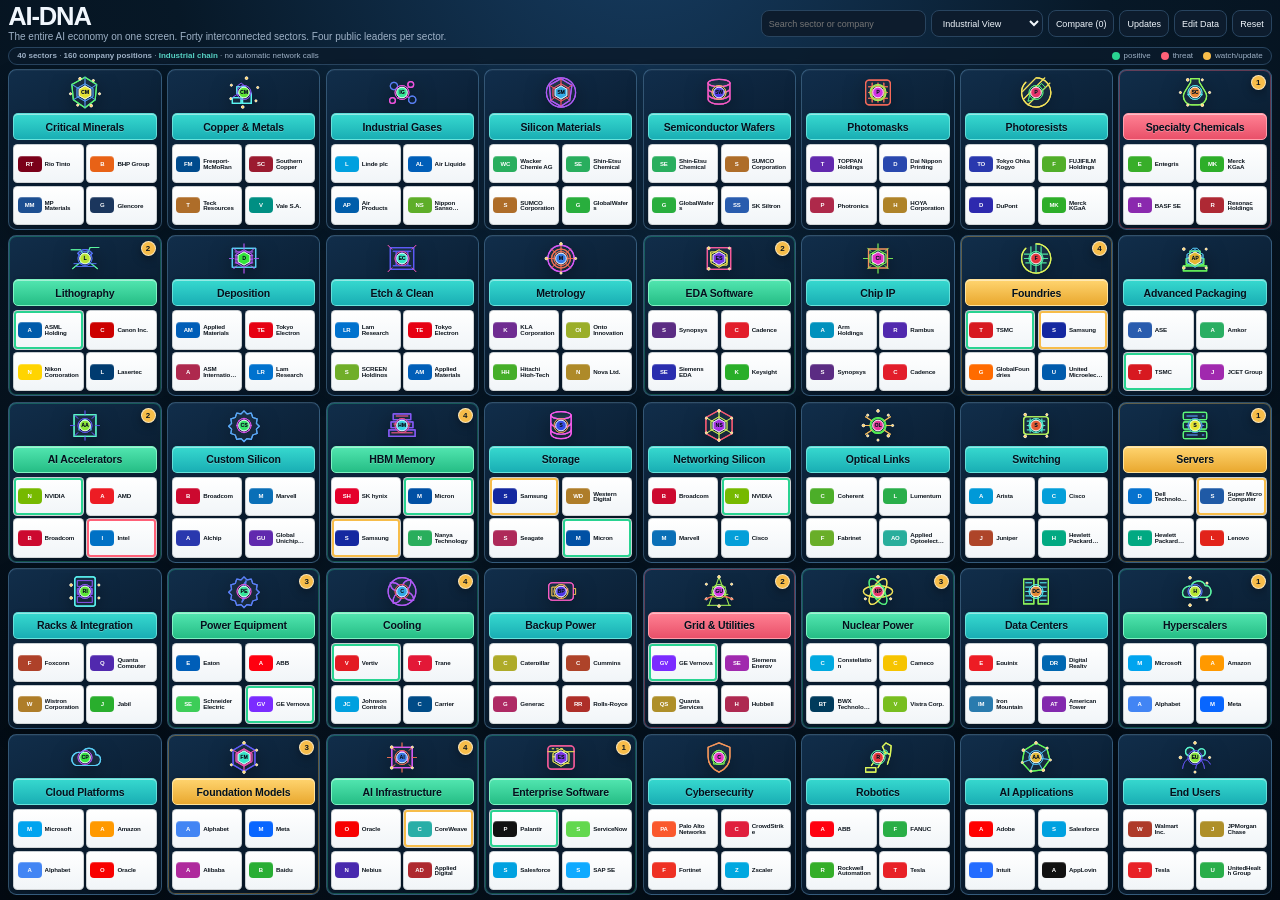
==== commit ff2438fa: "AI-DNA Version 3.3.5 definitive readable titles" ====
--- a/index.html
+++ b/index.html
@@ -1,2 +1,2 @@
 <!DOCTYPE html>
-<html><head><meta charset="utf-8"/><meta content="width=device-width,initial-scale=1" name="viewport"/><title>AI-DNA Version 3.3.3 — Intelligence Terminal</title><link rel="stylesheet" href="/assets/css/app.css?v=3.3.3"/></head><body><main class="app"><header><div><h1>AI-DNA</h1><div class="tag">The entire AI economy on one screen. Forty interconnected sectors. Four public leaders per sector.</div></div><div class="tools"><input id="search" placeholder="Search sector or company"/><select id="view"><option>Industrial View</option><option>Investment View</option><option>Supply Chain View</option><option>Technology View</option><option>Capital Flow View</option></select><button id="compareBtn" type="button">Compare (0)</button><button id="updatesBtn" type="button">Updates</button><button id="editorBtn" type="button">Edit Data</button><button id="reset">Reset</button></div></header><div class="statusbar"><span><strong>40 sectors</strong> · <strong>160 company positions</strong> · Version 3 · verified serverless market data · resilient company intelligence</span><div class="legend"><span class="key"><i class="dot" style="background:var(--green)"></i>positive</span><span class="key"><i class="dot" style="background:var(--red)"></i>threat</span><span class="key"><i class="dot" style="background:var(--amber)"></i>watch/update</span></div></div><section class="grid"><article class="sector-card" data-index="1" data-sector="Critical Minerals"><button aria-label="Open Critical Minerals sector details" class="sector-head"><span class="sector-symbol" aria-hidden="true"></span><span class="sector-name">Critical Minerals</span></button><div class="brands"><button aria-pressed="false" class="brand" data-company="Rio Tinto" style="--brand:#7a0019" title="Rio Tinto"><span class="brand-mark">RT</span><span class="brand-name">Rio Tinto</span></button><button aria-pressed="false" class="brand" data-company="BHP" style="--brand:#e86216" title="BHP"><span class="brand-mark">B</span><span class="brand-name">BHP</span></button><button aria-pressed="false" class="brand" data-company="MP Materials" style="--brand:#1d4f91" title="MP Materials"><span class="brand-mark">MM</span><span class="brand-name">MP Materials</span></button><button aria-pressed="false" class="brand" data-company="Glencore" style="--brand:#1b365d" title="Glencore"><span class="brand-mark">G</span><span class="brand-name">Glencore</span></button></div></article><article class="sector-card" data-index="2" data-sector="Copper &amp; Metals"><button aria-label="Open Copper &amp; Metals sector details" class="sector-head"><span class="sector-symbol" aria-hidden="true"></span><span class="sector-name">Copper &amp; Metals</span></button><div class="brands"><button aria-pressed="false" class="brand" data-company="Freeport-McMoRan" style="--brand:#004b8d" title="Freeport-McMoRan"><span class="brand-mark">FM</span><span class="brand-name">Freeport-McMoRan</span></button><button aria-pressed="false" class="brand" data-company="Southern Copper" style="--brand:#9b1b30" title="Southern Copper"><span class="brand-mark">SC</span><span class="brand-name">Southern Copper</span></button><button aria-pressed="false" class="brand" data-company="Teck" style="--brand:hsl(31 62% 42%)" title="Teck"><span class="brand-mark">T</span><span class="brand-name">Teck</span></button><button aria-pressed="false" class="brand" data-company="Vale" style="--brand:#008f83" title="Vale"><span class="brand-mark">V</span><span class="brand-name">Vale</span></button></div></article><article class="sector-card" data-index="3" data-sector="Industrial Gases"><button aria-label="Open Industrial Gases sector details" class="sector-head"><span class="sector-symbol" aria-hidden="true"></span><span class="sector-name">Industrial Gases</span></button><div class="brands"><button aria-pressed="false" class="brand" data-company="Linde" style="--brand:#00a0df" title="Linde"><span class="brand-mark">L</span><span class="brand-name">Linde</span></button><button aria-pressed="false" class="brand" data-company="Air Liquide" style="--brand:#005eb8" title="Air Liquide"><span class="brand-mark">AL</span><span class="brand-name">Air Liquide</span></button><button aria-pressed="false" class="brand" data-company="Air Products" style="--brand:#005daa" title="Air Products"><span class="brand-mark">AP</span><span class="brand-name">Air Products</span></button><button aria-pressed="false" class="brand" data-company="Nippon Sanso" style="--brand:hsl(96 62% 42%)" title="Nippon Sanso"><span class="brand-mark">NS</span><span class="brand-name">Nippon Sanso</span></button></div></article><article class="sector-card" data-index="4" data-sector="Silicon Materials"><button aria-label="Open Silicon Materials sector details" class="sector-head"><span class="sector-symbol" aria-hidden="true"></span><span class="sector-name">Silicon Materials</span></button><div class="brands"><button aria-pressed="false" class="brand" data-company="Wacker Chemie" style="--brand:hsl(144 62% 42%)" title="Wacker Chemie"><span class="brand-mark">WC</span><span class="brand-name">Wacker Chemie</span></button><button aria-pressed="false" class="brand" data-company="Shin-Etsu" style="--brand:hsl(144 62% 42%)" title="Shin-Etsu"><span class="brand-mark">SE</span><span class="brand-name">Shin-Etsu</span></button><button aria-pressed="false" class="brand" data-company="SUMCO" style="--brand:hsl(31 62% 42%)" title="SUMCO"><span class="brand-mark">S</span><span class="brand-name">SUMCO</span></button><button aria-pressed="false" class="brand" data-company="GlobalWafers" style="--brand:hsl(129 62% 42%)" title="GlobalWafers"><span class="brand-mark">G</span><span class="brand-name">GlobalWafers</span></button></div></article><article class="sector-card" data-index="5" data-sector="Semiconductor Wafers"><button aria-label="Open Semiconductor Wafers sector details" class="sector-head"><span class="sector-symbol" aria-hidden="true"></span><span class="sector-name">Semiconductor Wafers</span></button><div class="brands"><button aria-pressed="false" class="brand" data-company="Shin-Etsu" style="--brand:hsl(144 62% 42%)" title="Shin-Etsu"><span class="brand-mark">SE</span><span class="brand-name">Shin-Etsu</span></button><button aria-pressed="false" class="brand" data-company="SUMCO" style="--brand:hsl(31 62% 42%)" title="SUMCO"><span class="brand-mark">S</span><span class="brand-name">SUMCO</span></button><button aria-pressed="false" class="brand" data-company="GlobalWafers" style="--brand:hsl(129 62% 42%)" title="GlobalWafers"><span class="brand-mark">G</span><span class="brand-name">GlobalWafers</span></button><button aria-pressed="false" class="brand" data-company="SK Siltron" style="--brand:hsl(217 62% 42%)" title="SK Siltron"><span class="brand-mark">SS</span><span class="brand-name">SK Siltron</span></button></div></article><article class="sector-card" data-index="6" data-sector="Photomasks"><button aria-label="Open Photomasks sector details" class="sector-head"><span class="sector-symbol" aria-hidden="true"></span><span class="sector-name">Photomasks</span></button><div class="brands"><button aria-pressed="false" class="brand" data-company="Toppan" style="--brand:hsl(266 62% 42%)" title="Toppan"><span class="brand-mark">T</span><span class="brand-name">Toppan</span></button><button aria-pressed="false" class="brand" data-company="DNP" style="--brand:hsl(226 62% 42%)" title="DNP"><span class="brand-mark">D</span><span class="brand-name">DNP</span></button><button aria-pressed="false" class="brand" data-company="Photronics" style="--brand:hsl(345 62% 42%)" title="Photronics"><span class="brand-mark">P</span><span class="brand-name">Photronics</span></button><button aria-pressed="false" class="brand" data-company="Hoya" style="--brand:hsl(41 62% 42%)" title="Hoya"><span class="brand-mark">H</span><span class="brand-name">Hoya</span></button></div></article><article class="sector-card" data-index="7" data-sector="Photoresists"><button aria-label="Open Photoresists sector details" class="sector-head"><span class="sector-symbol" aria-hidden="true"></span><span class="sector-name">Photoresists</span></button><div class="brands"><button aria-pressed="false" class="brand" data-company="Tokyo Ohka" style="--brand:hsl(233 62% 42%)" title="Tokyo Ohka"><span class="brand-mark">TO</span><span class="brand-name">Tokyo Ohka</span></button><button aria-pressed="false" class="brand" data-company="Fujifilm" style="--brand:hsl(102 62% 42%)" title="Fujifilm"><span class="brand-mark">F</span><span class="brand-name">Fujifilm</span></button><button aria-pressed="false" class="brand" data-company="DuPont" style="--brand:hsl(242 62% 42%)" title="DuPont"><span class="brand-mark">D</span><span class="brand-name">DuPont</span></button><button aria-pressed="false" class="brand" data-company="Merck KGaA" style="--brand:hsl(118 62% 42%)" title="Merck KGaA"><span class="brand-mark">MK</span><span class="brand-name">Merck KGaA</span></button></div></article><article class="sector-card negative" data-index="8" data-sector="Specialty Chemicals"><button aria-label="Open Specialty Chemicals sector details" class="sector-head"><span class="sector-symbol" aria-hidden="true"></span><span class="sector-name">Specialty Chemicals</span><span class="update">1</span></button><div class="brands"><button aria-pressed="false" class="brand" data-company="Entegris" style="--brand:hsl(113 62% 42%)" title="Entegris"><span class="brand-mark">E</span><span class="brand-name">Entegris</span></button><button aria-pressed="false" class="brand" data-company="Merck KGaA" style="--brand:hsl(118 62% 42%)" title="Merck KGaA"><span class="brand-mark">MK</span><span class="brand-name">Merck KGaA</span></button><button aria-pressed="false" class="brand" data-company="BASF" style="--brand:hsl(284 62% 42%)" title="BASF"><span class="brand-mark">B</span><span class="brand-name">BASF</span></button><button aria-pressed="false" class="brand" data-company="Resonac" style="--brand:hsl(355 62% 42%)" title="Resonac"><span class="brand-mark">R</span><span class="brand-name">Resonac</span></button></div></article><article class="sector-card positive" data-index="9" data-sector="Lithography"><button aria-label="Open Lithography sector details" class="sector-head"><span class="sector-symbol" aria-hidden="true"></span><span class="sector-name">Lithography</span><span class="update">2</span></button><div class="brands"><button aria-pressed="false" class="brand" data-company="ASML" style="--brand:#005baa" title="ASML"><span class="brand-mark">A</span><span class="brand-name">ASML</span></button><button aria-pressed="false" class="brand" data-company="Canon" style="--brand:#cc0000" title="Canon"><span class="brand-mark">C</span><span class="brand-name">Canon</span></button><button aria-pressed="false" class="brand" data-company="Nikon" style="--brand:#ffd400" title="Nikon"><span class="brand-mark">N</span><span class="brand-name">Nikon</span></button><button aria-pressed="false" class="brand" data-company="Lasertec" style="--brand:#003b70" title="Lasertec"><span class="brand-mark">L</span><span class="brand-name">Lasertec</span></button></div></article><article class="sector-card" data-index="10" data-sector="Deposition"><button aria-label="Open Deposition sector details" class="sector-head"><span class="sector-symbol" aria-hidden="true"></span><span class="sector-name">Deposition</span></button><div class="brands"><button aria-pressed="false" class="brand" data-company="Applied Materials" style="--brand:#005eb8" title="Applied Materials"><span class="brand-mark">AM</span><span class="brand-name">Applied Materials</span></button><button aria-pressed="false" class="brand" data-company="Tokyo Electron" style="--brand:#e60012" title="Tokyo Electron"><span class="brand-mark">TE</span><span class="brand-name">Tokyo Electron</span></button><button aria-pressed="false" class="brand" data-company="ASM Int'l" style="--brand:hsl(343 62% 42%)" title="ASM Int'l"><span class="brand-mark">A</span><span class="brand-name">ASM Int'l</span></button><button aria-pressed="false" class="brand" data-company="Lam Research" style="--brand:#0072ce" title="Lam Research"><span class="brand-mark">LR</span><span class="brand-name">Lam Research</span></button></div></article><article class="sector-card" data-index="11" data-sector="Etch &amp; Clean"><button aria-label="Open Etch &amp; Clean sector details" class="sector-head"><span class="sector-symbol" aria-hidden="true"></span><span class="sector-name">Etch &amp; Clean</span></button><div class="brands"><button aria-pressed="false" class="brand" data-company="Lam Research" style="--brand:#0072ce" title="Lam Research"><span class="brand-mark">LR</span><span class="brand-name">Lam Research</span></button><button aria-pressed="false" class="brand" data-company="Tokyo Electron" style="--brand:#e60012" title="Tokyo Electron"><span class="brand-mark">TE</span><span class="brand-name">Tokyo Electron</span></button><button aria-pressed="false" class="brand" data-company="SCREEN" style="--brand:hsl(88 62% 42%)" title="SCREEN"><span class="brand-mark">S</span><span class="brand-name">SCREEN</span></button><button aria-pressed="false" class="brand" data-company="Applied Materials" style="--brand:#005eb8" title="Applied Materials"><span class="brand-mark">AM</span><span class="brand-name">Applied Materials</span></button></div></article><article class="sector-card" data-index="12" data-sector="Metrology"><button aria-label="Open Metrology sector details" class="sector-head"><span class="sector-symbol" aria-hidden="true"></span><span class="sector-name">Metrology</span></button><div class="brands"><button aria-pressed="false" class="brand" data-company="KLA" style="--brand:#6f2c91" title="KLA"><span class="brand-mark">K</span><span class="brand-name">KLA</span></button><button aria-pressed="false" class="brand" data-company="Onto Innovation" style="--brand:hsl(69 62% 42%)" title="Onto Innovation"><span class="brand-mark">OI</span><span class="brand-name">Onto Innovation</span></button><button aria-pressed="false" class="brand" data-company="Hitachi High-Tech" style="--brand:hsl(107 62% 42%)" title="Hitachi High-Tech"><span class="brand-mark">HH</span><span class="brand-name">Hitachi High-Tech</span></button><button aria-pressed="false" class="brand" data-company="Nova" style="--brand:hsl(44 62% 42%)" title="Nova"><span class="brand-mark">N</span><span class="brand-name">Nova</span></button></div></article><article class="sector-card positive" data-index="13" data-sector="EDA Software"><button aria-label="Open EDA Software sector details" class="sector-head"><span class="sector-symbol" aria-hidden="true"></span><span class="sector-name">EDA Software</span><span class="update">2</span></button><div class="brands"><button aria-pressed="false" class="brand" data-company="Synopsys" style="--brand:#5b2c83" title="Synopsys"><span class="brand-mark">S</span><span class="brand-name">Synopsys</span></button><button aria-pressed="false" class="brand" data-company="Cadence" style="--brand:#e21e2b" title="Cadence"><span class="brand-mark">C</span><span class="brand-name">Cadence</span></button><button aria-pressed="false" class="brand" data-company="Siemens EDA" style="--brand:hsl(238 62% 42%)" title="Siemens EDA"><span class="brand-mark">SE</span><span class="brand-name">Siemens EDA</span></button><button aria-pressed="false" class="brand" data-company="Keysight" style="--brand:hsl(120 62% 42%)" title="Keysight"><span class="brand-mark">K</span><span class="brand-name">Keysight</span></button></div></article><article class="sector-card" data-index="14" data-sector="Chip IP"><button aria-label="Open Chip IP sector details" class="sector-head"><span class="sector-symbol" aria-hidden="true"></span><span class="sector-name">Chip IP</span></button><div class="brands"><button aria-pressed="false" class="brand" data-company="Arm" style="--brand:#0091bd" title="Arm"><span class="brand-mark">A</span><span class="brand-name">Arm</span></button><button aria-pressed="false" class="brand" data-company="Rambus" style="--brand:hsl(258 62% 42%)" title="Rambus"><span class="brand-mark">R</span><span class="brand-name">Rambus</span></button><button aria-pressed="false" class="brand" data-company="Synopsys" style="--brand:#5b2c83" title="Synopsys"><span class="brand-mark">S</span><span class="brand-name">Synopsys</span></button><button aria-pressed="false" class="brand" data-company="Cadence" style="--brand:#e21e2b" title="Cadence"><span class="brand-mark">C</span><span class="brand-name">Cadence</span></button></div></article><article class="sector-card watch" data-index="15" data-sector="Foundries"><button aria-label="Open Foundries sector details" class="sector-head"><span class="sector-symbol" aria-hidden="true"></span><span class="sector-name">Foundries</span><span class="update">4</span></button><div class="brands"><button aria-pressed="false" class="brand" data-company="TSMC" style="--brand:#d71920" title="TSMC"><span class="brand-mark">T</span><span class="brand-name">TSMC</span></button><button aria-pressed="false" class="brand" data-company="Samsung" style="--brand:#1428a0" title="Samsung"><span class="brand-mark">S</span><span class="brand-name">Samsung</span></button><button aria-pressed="false" class="brand" data-company="GlobalFoundries" style="--brand:#ff6b00" title="GlobalFoundries"><span class="brand-mark">G</span><span class="brand-name">GlobalFoundries</span></button><button aria-pressed="false" class="brand" data-company="UMC" style="--brand:#005bac" title="UMC"><span class="brand-mark">U</span><span class="brand-name">UMC</span></button></div></article><article class="sector-card" data-index="16" data-sector="Advanced Packaging"><button aria-label="Open Advanced Packaging sector details" class="sector-head"><span class="sector-symbol" aria-hidden="true"></span><span class="sector-name">Advanced Packaging</span></button><div class="brands"><button aria-pressed="false" class="brand" data-company="ASE" style="--brand:hsl(217 62% 42%)" title="ASE"><span class="brand-mark">A</span><span class="brand-name">ASE</span></button><button aria-pressed="false" class="brand" data-company="Amkor" style="--brand:hsl(146 62% 42%)" title="Amkor"><span class="brand-mark">A</span><span class="brand-name">Amkor</span></button><button aria-pressed="false" class="brand" data-company="TSMC" style="--brand:#d71920" title="TSMC"><span class="brand-mark">T</span><span class="brand-name">TSMC</span></button><button aria-pressed="false" class="brand" data-company="JCET" style="--brand:hsl(294 62% 42%)" title="JCET"><span class="brand-mark">J</span><span class="brand-name">JCET</span></button></div></article><article class="sector-card positive" data-index="17" data-sector="AI Accelerators"><button aria-label="Open AI Accelerators sector details" class="sector-head"><span class="sector-symbol" aria-hidden="true"></span><span class="sector-name">AI Accelerators</span><span class="update">2</span></button><div class="brands"><button aria-pressed="false" class="brand" data-company="NVIDIA" style="--brand:#76b900" title="NVIDIA"><span class="brand-mark">N</span><span class="brand-name">NVIDIA</span></button><button aria-pressed="false" class="brand" data-company="AMD" style="--brand:#ed1c24" title="AMD"><span class="brand-mark">A</span><span class="brand-name">AMD</span></button><button aria-pressed="false" class="brand" data-company="Broadcom" style="--brand:#cc092f" title="Broadcom"><span class="brand-mark">B</span><span class="brand-name">Broadcom</span></button><button aria-pressed="false" class="brand" data-company="Intel" style="--brand:#0071c5" title="Intel"><span class="brand-mark">I</span><span class="brand-name">Intel</span></button></div></article><article class="sector-card" data-index="18" data-sector="Custom Silicon"><button aria-label="Open Custom Silicon sector details" class="sector-head"><span class="sector-symbol" aria-hidden="true"></span><span class="sector-name">Custom Silicon</span></button><div class="brands"><button aria-pressed="false" class="brand" data-company="Broadcom" style="--brand:#cc092f" title="Broadcom"><span class="brand-mark">B</span><span class="brand-name">Broadcom</span></button><button aria-pressed="false" class="brand" data-company="Marvell" style="--brand:#0a6fb7" title="Marvell"><span class="brand-mark">M</span><span class="brand-name">Marvell</span></button><button aria-pressed="false" class="brand" data-company="Alchip" style="--brand:hsl(233 62% 42%)" title="Alchip"><span class="brand-mark">A</span><span class="brand-name">Alchip</span></button><button aria-pressed="false" class="brand" data-company="Global Unichip" style="--brand:hsl(265 62% 42%)" title="Global Unichip"><span class="brand-mark">GU</span><span class="brand-name">Global Unichip</span></button></div></article><article class="sector-card positive" data-index="19" data-sector="HBM Memory"><button aria-label="Open HBM Memory sector details" class="sector-head"><span class="sector-symbol" aria-hidden="true"></span><span class="sector-name">HBM Memory</span><span class="update">4</span></button><div class="brands"><button aria-pressed="false" class="brand" data-company="SK hynix" style="--brand:#e4002b" title="SK hynix"><span class="brand-mark">SH</span><span class="brand-name">SK hynix</span></button><button aria-pressed="false" class="brand" data-company="Micron" style="--brand:#0050a4" title="Micron"><span class="brand-mark">M</span><span class="brand-name">Micron</span></button><button aria-pressed="false" class="brand" data-company="Samsung" style="--brand:#1428a0" title="Samsung"><span class="brand-mark">S</span><span class="brand-name">Samsung</span></button><button aria-pressed="false" class="brand" data-company="Nanya" style="--brand:hsl(143 62% 42%)" title="Nanya"><span class="brand-mark">N</span><span class="brand-name">Nanya</span></button></div></article><article class="sector-card" data-index="20" data-sector="Storage"><button aria-label="Open Storage sector details" class="sector-head"><span class="sector-symbol" aria-hidden="true"></span><span class="sector-name">Storage</span></button><div class="brands"><button aria-pressed="false" class="brand" data-company="Samsung" style="--brand:#1428a0" title="Samsung"><span class="brand-mark">S</span><span class="brand-name">Samsung</span></button><button aria-pressed="false" class="brand" data-company="Western Digital" style="--brand:hsl(38 62% 42%)" title="Western Digital"><span class="brand-mark">WD</span><span class="brand-name">Western Digital</span></button><button aria-pressed="false" class="brand" data-company="Seagate" style="--brand:hsl(338 62% 42%)" title="Seagate"><span class="brand-mark">S</span><span class="brand-name">Seagate</span></button><button aria-pressed="false" class="brand" data-company="Micron" style="--brand:#0050a4" title="Micron"><span class="brand-mark">M</span><span class="brand-name">Micron</span></button></div></article><article class="sector-card" data-index="21" data-sector="Networking Silicon"><button aria-label="Open Networking Silicon sector details" class="sector-head"><span class="sector-symbol" aria-hidden="true"></span><span class="sector-name">Networking Silicon</span></button><div class="brands"><button aria-pressed="false" class="brand" data-company="Broadcom" style="--brand:#cc092f" title="Broadcom"><span class="brand-mark">B</span><span class="brand-name">Broadcom</span></button><button aria-pressed="false" class="brand" data-company="NVIDIA" style="--brand:#76b900" title="NVIDIA"><span class="brand-mark">N</span><span class="brand-name">NVIDIA</span></button><button aria-pressed="false" class="brand" data-company="Marvell" style="--brand:#0a6fb7" title="Marvell"><span class="brand-mark">M</span><span class="brand-name">Marvell</span></button><button aria-pressed="false" class="brand" data-company="Cisco" style="--brand:#049fd9" title="Cisco"><span class="brand-mark">C</span><span class="brand-name">Cisco</span></button></div></article><article class="sector-card" data-index="22" data-sector="Optical Links"><button aria-label="Open Optical Links sector details" class="sector-head"><span class="sector-symbol" aria-hidden="true"></span><span class="sector-name">Optical Links</span></button><div class="brands"><button aria-pressed="false" class="brand" data-company="Coherent" style="--brand:hsl(104 62% 42%)" title="Coherent"><span class="brand-mark">C</span><span class="brand-name">Coherent</span></button><button aria-pressed="false" class="brand" data-company="Lumentum" style="--brand:hsl(135 62% 42%)" title="Lumentum"><span class="brand-mark">L</span><span class="brand-name">Lumentum</span></button><button aria-pressed="false" class="brand" data-company="Fabrinet" style="--brand:hsl(91 62% 42%)" title="Fabrinet"><span class="brand-mark">F</span><span class="brand-name">Fabrinet</span></button><button aria-pressed="false" class="brand" data-company="Applied Optoelectronics" style="--brand:hsl(172 62% 42%)" title="Applied Optoelectronics"><span class="brand-mark">AO</span><span class="brand-name">Applied Optoelectronics</span></button></div></article><article class="sector-card" data-index="23" data-sector="Switching"><button aria-label="Open Switching sector details" class="sector-head"><span class="sector-symbol" aria-hidden="true"></span><span class="sector-name">Switching</span></button><div class="brands"><button aria-pressed="false" class="brand" data-company="Arista" style="--brand:#0099d8" title="Arista"><span class="brand-mark">A</span><span class="brand-name">Arista</span></button><button aria-pressed="false" class="brand" data-company="Cisco" style="--brand:#049fd9" title="Cisco"><span class="brand-mark">C</span><span class="brand-name">Cisco</span></button><button aria-pressed="false" class="brand" data-company="Juniper" style="--brand:hsl(13 62% 42%)" title="Juniper"><span class="brand-mark">J</span><span class="brand-name">Juniper</span></button><button aria-pressed="false" class="brand" data-company="HPE" style="--brand:#01a982" title="HPE"><span class="brand-mark">H</span><span class="brand-name">HPE</span></button></div></article><article class="sector-card watch" data-index="24" data-sector="Servers"><button aria-label="Open Servers sector details" class="sector-head"><span class="sector-symbol" aria-hidden="true"></span><span class="sector-name">Servers</span><span class="update">1</span></button><div class="brands"><button aria-pressed="false" class="brand" data-company="Dell" style="--brand:#0672ce" title="Dell"><span class="brand-mark">D</span><span class="brand-name">Dell</span></button><button aria-pressed="false" class="brand" data-company="Supermicro" style="--brand:#1f5aa6" title="Supermicro"><span class="brand-mark">S</span><span class="brand-name">Supermicro</span></button><button aria-pressed="false" class="brand" data-company="HPE" style="--brand:#01a982" title="HPE"><span class="brand-mark">H</span><span class="brand-name">HPE</span></button><button aria-pressed="false" class="brand" data-company="Lenovo" style="--brand:#e2231a" title="Lenovo"><span class="brand-mark">L</span><span class="brand-name">Lenovo</span></button></div></article><article class="sector-card" data-index="25" data-sector="Racks &amp; Integration"><button aria-label="Open Racks &amp; Integration sector details" class="sector-head"><span class="sector-symbol" aria-hidden="true"></span><span class="sector-name">Racks &amp; Integration</span></button><div class="brands"><button aria-pressed="false" class="brand" data-company="Foxconn" style="--brand:hsl(11 62% 42%)" title="Foxconn"><span class="brand-mark">F</span><span class="brand-name">Foxconn</span></button><button aria-pressed="false" class="brand" data-company="Quanta" style="--brand:hsl(258 62% 42%)" title="Quanta"><span class="brand-mark">Q</span><span class="brand-name">Quanta</span></button><button aria-pressed="false" class="brand" data-company="Wistron" style="--brand:hsl(38 62% 42%)" title="Wistron"><span class="brand-mark">W</span><span class="brand-name">Wistron</span></button><button aria-pressed="false" class="brand" data-company="Jabil" style="--brand:hsl(122 62% 42%)" title="Jabil"><span class="brand-mark">J</span><span class="brand-name">Jabil</span></button></div></article><article class="sector-card positive" data-index="26" data-sector="Power Equipment"><button aria-label="Open Power Equipment sector details" class="sector-head"><span class="sector-symbol" aria-hidden="true"></span><span class="sector-name">Power Equipment</span><span class="update">3</span></button><div class="brands"><button aria-pressed="false" class="brand" data-company="Eaton" style="--brand:#005eb8" title="Eaton"><span class="brand-mark">E</span><span class="brand-name">Eaton</span></button><button aria-pressed="false" class="brand" data-company="ABB" style="--brand:#ff000f" title="ABB"><span class="brand-mark">A</span><span class="brand-name">ABB</span></button><button aria-pressed="false" class="brand" data-company="Schneider Electric" style="--brand:#3dcd58" title="Schneider Electric"><span class="brand-mark">SE</span><span class="brand-name">Schneider Electric</span></button><button aria-pressed="false" class="brand" data-company="GE Vernova" style="--brand:#7b2cff" title="GE Vernova"><span class="brand-mark">GV</span><span class="brand-name">GE Vernova</span></button></div></article><article class="sector-card positive" data-index="27" data-sector="Cooling"><button aria-label="Open Cooling sector details" class="sector-head"><span class="sector-symbol" aria-hidden="true"></span><span class="sector-name">Cooling</span><span class="update">4</span></button><div class="brands"><button aria-pressed="false" class="brand" data-company="Vertiv" style="--brand:#e31b23" title="Vertiv"><span class="brand-mark">V</span><span class="brand-name">Vertiv</span></button><button aria-pressed="false" class="brand" data-company="Trane" style="--brand:#e31837" title="Trane"><span class="brand-mark">T</span><span class="brand-name">Trane</span></button><button aria-pressed="false" class="brand" data-company="Johnson Controls" style="--brand:#00a0df" title="Johnson Controls"><span class="brand-mark">JC</span><span class="brand-name">Johnson Controls</span></button><button aria-pressed="false" class="brand" data-company="Carrier" style="--brand:#004b87" title="Carrier"><span class="brand-mark">C</span><span class="brand-name">Carrier</span></button></div></article><article class="sector-card" data-index="28" data-sector="Backup Power"><button aria-label="Open Backup Power sector details" class="sector-head"><span class="sector-symbol" aria-hidden="true"></span><span class="sector-name">Backup Power</span></button><div class="brands"><button aria-pressed="false" class="brand" data-company="Caterpillar" style="--brand:hsl(59 62% 42%)" title="Caterpillar"><span class="brand-mark">C</span><span class="brand-name">Caterpillar</span></button><button aria-pressed="false" class="brand" data-company="Cummins" style="--brand:hsl(12 62% 42%)" title="Cummins"><span class="brand-mark">C</span><span class="brand-name">Cummins</span></button><button aria-pressed="false" class="brand" data-company="Generac" style="--brand:hsl(333 62% 42%)" title="Generac"><span class="brand-mark">G</span><span class="brand-name">Generac</span></button><button aria-pressed="false" class="brand" data-company="Rolls-Royce" style="--brand:hsl(3 62% 42%)" title="Rolls-Royce"><span class="brand-mark">RR</span><span class="brand-name">Rolls-Royce</span></button></div></article><article class="sector-card negative" data-index="29" data-sector="Grid &amp; Utilities"><button aria-label="Open Grid &amp; Utilities sector details" class="sector-head"><span class="sector-symbol" aria-hidden="true"></span><span class="sector-name">Grid &amp; Utilities</span><span class="update">2</span></button><div class="brands"><button aria-pressed="false" class="brand" data-company="GE Vernova" style="--brand:#7b2cff" title="GE Vernova"><span class="brand-mark">GV</span><span class="brand-name">GE Vernova</span></button><button aria-pressed="false" class="brand" data-company="Siemens Energy" style="--brand:hsl(294 62% 42%)" title="Siemens Energy"><span class="brand-mark">SE</span><span class="brand-name">Siemens Energy</span></button><button aria-pressed="false" class="brand" data-company="Quanta Services" style="--brand:hsl(46 62% 42%)" title="Quanta Services"><span class="brand-mark">QS</span><span class="brand-name">Quanta Services</span></button><button aria-pressed="false" class="brand" data-company="Hubbell" style="--brand:hsl(342 62% 42%)" title="Hubbell"><span class="brand-mark">H</span><span class="brand-name">Hubbell</span></button></div></article><article class="sector-card positive" data-index="30" data-sector="Nuclear Power"><button aria-label="Open Nuclear Power sector details" class="sector-head"><span class="sector-symbol" aria-hidden="true"></span><span class="sector-name">Nuclear Power</span><span class="update">3</span></button><div class="brands"><button aria-pressed="false" class="brand" data-company="Constellation" style="--brand:#00a9e0" title="Constellation"><span class="brand-mark">C</span><span class="brand-name">Constellation</span></button><button aria-pressed="false" class="brand" data-company="Cameco" style="--brand:#f6c400" title="Cameco"><span class="brand-mark">C</span><span class="brand-name">Cameco</span></button><button aria-pressed="false" class="brand" data-company="BWX Technologies" style="--brand:#003b5c" title="BWX Technologies"><span class="brand-mark">BT</span><span class="brand-name">BWX Technologies</span></button><button aria-pressed="false" class="brand" data-company="Vistra" style="--brand:#78be20" title="Vistra"><span class="brand-mark">V</span><span class="brand-name">Vistra</span></button></div></article><article class="sector-card" data-index="31" data-sector="Data Centers"><button aria-label="Open Data Centers sector details" class="sector-head"><span class="sector-symbol" aria-hidden="true"></span><span class="sector-name">Data Centers</span></button><div class="brands"><button aria-pressed="false" class="brand" data-company="Equinix" style="--brand:#ed1c24" title="Equinix"><span class="brand-mark">E</span><span class="brand-name">Equinix</span></button><button aria-pressed="false" class="brand" data-company="Digital Realty" style="--brand:#0067b1" title="Digital Realty"><span class="brand-mark">DR</span><span class="brand-name">Digital Realty</span></button><button aria-pressed="false" class="brand" data-company="Iron Mountain" style="--brand:hsl(203 62% 42%)" title="Iron Mountain"><span class="brand-mark">IM</span><span class="brand-name">Iron Mountain</span></button><button aria-pressed="false" class="brand" data-company="American Tower" style="--brand:hsl(281 62% 42%)" title="American Tower"><span class="brand-mark">AT</span><span class="brand-name">American Tower</span></button></div></article><article class="sector-card positive" data-index="32" data-sector="Hyperscalers"><button aria-label="Open Hyperscalers sector details" class="sector-head"><span class="sector-symbol" aria-hidden="true"></span><span class="sector-name">Hyperscalers</span><span class="update">1</span></button><div class="brands"><button aria-pressed="false" class="brand" data-company="Microsoft" style="--brand:#00a4ef" title="Microsoft"><span class="brand-mark">M</span><span class="brand-name">Microsoft</span></button><button aria-pressed="false" class="brand" data-company="Amazon" style="--brand:#ff9900" title="Amazon"><span class="brand-mark">A</span><span class="brand-name">Amazon</span></button><button aria-pressed="false" class="brand" data-company="Alphabet" style="--brand:#4285f4" title="Alphabet"><span class="brand-mark">A</span><span class="brand-name">Alphabet</span></button><button aria-pressed="false" class="brand" data-company="Meta" style="--brand:#0866ff" title="Meta"><span class="brand-mark">M</span><span class="brand-name">Meta</span></button></div></article><article class="sector-card" data-index="33" data-sector="Cloud Platforms"><button aria-label="Open Cloud Platforms sector details" class="sector-head"><span class="sector-symbol" aria-hidden="true"></span><span class="sector-name">Cloud Platforms</span></button><div class="brands"><button aria-pressed="false" class="brand" data-company="Microsoft" style="--brand:#00a4ef" title="Microsoft"><span class="brand-mark">M</span><span class="brand-name">Microsoft</span></button><button aria-pressed="false" class="brand" data-company="Amazon" style="--brand:#ff9900" title="Amazon"><span class="brand-mark">A</span><span class="brand-name">Amazon</span></button><button aria-pressed="false" class="brand" data-company="Alphabet" style="--brand:#4285f4" title="Alphabet"><span class="brand-mark">A</span><span class="brand-name">Alphabet</span></button><button aria-pressed="false" class="brand" data-company="Oracle" style="--brand:#f80000" title="Oracle"><span class="brand-mark">O</span><span class="brand-name">Oracle</span></button></div></article><article class="sector-card watch" data-index="34" data-sector="Foundation Models"><button aria-label="Open Foundation Models sector details" class="sector-head"><span class="sector-symbol" aria-hidden="true"></span><span class="sector-name">Foundation Models</span><span class="update">3</span></button><div class="brands"><button aria-pressed="false" class="brand" data-company="Alphabet" style="--brand:#4285f4" title="Alphabet"><span class="brand-mark">A</span><span class="brand-name">Alphabet</span></button><button aria-pressed="false" class="brand" data-company="Meta" style="--brand:#0866ff" title="Meta"><span class="brand-mark">M</span><span class="brand-name">Meta</span></button><button aria-pressed="false" class="brand" data-company="Alibaba" style="--brand:hsl(308 62% 42%)" title="Alibaba"><span class="brand-mark">A</span><span class="brand-name">Alibaba</span></button><button aria-pressed="false" class="brand" data-company="Baidu" style="--brand:hsl(125 62% 42%)" title="Baidu"><span class="brand-mark">B</span><span class="brand-name">Baidu</span></button></div></article><article class="sector-card positive" data-index="35" data-sector="AI Infrastructure"><button aria-label="Open AI Infrastructure sector details" class="sector-head"><span class="sector-symbol" aria-hidden="true"></span><span class="sector-name">AI Infrastructure</span><span class="update">4</span></button><div class="brands"><button aria-pressed="false" class="brand" data-company="Oracle" style="--brand:#f80000" title="Oracle"><span class="brand-mark">O</span><span class="brand-name">Oracle</span></button><button aria-pressed="false" class="brand" data-company="CoreWeave" style="--brand:hsl(177 62% 42%)" title="CoreWeave"><span class="brand-mark">C</span><span class="brand-name">CoreWeave</span></button><button aria-pressed="false" class="brand" data-company="Nebius" style="--brand:hsl(254 62% 42%)" title="Nebius"><span class="brand-mark">N</span><span class="brand-name">Nebius</span></button><button aria-pressed="false" class="brand" data-company="Applied Digital" style="--brand:hsl(357 62% 42%)" title="Applied Digital"><span class="brand-mark">AD</span><span class="brand-name">Applied Digital</span></button></div></article><article class="sector-card positive" data-index="36" data-sector="Enterprise Software"><button aria-label="Open Enterprise Software sector details" class="sector-head"><span class="sector-symbol" aria-hidden="true"></span><span class="sector-name">Enterprise Software</span><span class="update">1</span></button><div class="brands"><button aria-pressed="false" class="brand" data-company="Palantir" style="--brand:#111111" title="Palantir"><span class="brand-mark">P</span><span class="brand-name">Palantir</span></button><button aria-pressed="false" class="brand" data-company="ServiceNow" style="--brand:#62d84e" title="ServiceNow"><span class="brand-mark">S</span><span class="brand-name">ServiceNow</span></button><button aria-pressed="false" class="brand" data-company="Salesforce" style="--brand:#00a1e0" title="Salesforce"><span class="brand-mark">S</span><span class="brand-name">Salesforce</span></button><button aria-pressed="false" class="brand" data-company="SAP" style="--brand:#0faaff" title="SAP"><span class="brand-mark">S</span><span class="brand-name">SAP</span></button></div></article><article class="sector-card" data-index="37" data-sector="Cybersecurity"><button aria-label="Open Cybersecurity sector details" class="sector-head"><span class="sector-symbol" aria-hidden="true"></span><span class="sector-name">Cybersecurity</span></button><div class="brands"><button aria-pressed="false" class="brand" data-company="Palo Alto" style="--brand:#fa582d" title="Palo Alto"><span class="brand-mark">PA</span><span class="brand-name">Palo Alto</span></button><button aria-pressed="false" class="brand" data-company="CrowdStrike" style="--brand:#e01f3d" title="CrowdStrike"><span class="brand-mark">C</span><span class="brand-name">CrowdStrike</span></button><button aria-pressed="false" class="brand" data-company="Fortinet" style="--brand:#ee3124" title="Fortinet"><span class="brand-mark">F</span><span class="brand-name">Fortinet</span></button><button aria-pressed="false" class="brand" data-company="Zscaler" style="--brand:#00a8e0" title="Zscaler"><span class="brand-mark">Z</span><span class="brand-name">Zscaler</span></button></div></article><article class="sector-card" data-index="38" data-sector="Robotics"><button aria-label="Open Robotics sector details" class="sector-head"><span class="sector-symbol" aria-hidden="true"></span><span class="sector-name">Robotics</span></button><div class="brands"><button aria-pressed="false" class="brand" data-company="ABB" style="--brand:#ff000f" title="ABB"><span class="brand-mark">A</span><span class="brand-name">ABB</span></button><button aria-pressed="false" class="brand" data-company="Fanuc" style="--brand:hsl(133 62% 42%)" title="Fanuc"><span class="brand-mark">F</span><span class="brand-name">Fanuc</span></button><button aria-pressed="false" class="brand" data-company="Rockwell" style="--brand:hsl(115 62% 42%)" title="Rockwell"><span class="brand-mark">R</span><span class="brand-name">Rockwell</span></button><button aria-pressed="false" class="brand" data-company="Tesla" style="--brand:#e82127" title="Tesla"><span class="brand-mark">T</span><span class="brand-name">Tesla</span></button></div></article><article class="sector-card" data-index="39" data-sector="AI Applications"><button aria-label="Open AI Applications sector details" class="sector-head"><span class="sector-symbol" aria-hidden="true"></span><span class="sector-name">AI Applications</span></button><div class="brands"><button aria-pressed="false" class="brand" data-company="Adobe" style="--brand:#ff0000" title="Adobe"><span class="brand-mark">A</span><span class="brand-name">Adobe</span></button><button aria-pressed="false" class="brand" data-company="Salesforce" style="--brand:#00a1e0" title="Salesforce"><span class="brand-mark">S</span><span class="brand-name">Salesforce</span></button><button aria-pressed="false" class="brand" data-company="Intuit" style="--brand:#236cff" title="Intuit"><span class="brand-mark">I</span><span class="brand-name">Intuit</span></button><button aria-pressed="false" class="brand" data-company="AppLovin" style="--brand:#111111" title="AppLovin"><span class="brand-mark">A</span><span class="brand-name">AppLovin</span></button></div></article><article class="sector-card" data-index="40" data-sector="End Users"><button aria-label="Open End Users sector details" class="sector-head"><span class="sector-symbol" aria-hidden="true"></span><span class="sector-name">End Users</span></button><div class="brands"><button aria-pressed="false" class="brand" data-company="Walmart" style="--brand:hsl(8 62% 42%)" title="Walmart"><span class="brand-mark">W</span><span class="brand-name">Walmart</span></button><button aria-pressed="false" class="brand" data-company="JPMorgan" style="--brand:hsl(46 62% 42%)" title="JPMorgan"><span class="brand-mark">J</span><span class="brand-name">JPMorgan</span></button><button aria-pressed="false" class="brand" data-company="Tesla" style="--brand:#e82127" title="Tesla"><span class="brand-mark">T</span><span class="brand-name">Tesla</span></button><button aria-pressed="false" class="brand" data-company="UnitedHealth" style="--brand:hsl(135 62% 42%)" title="UnitedHealth"><span class="brand-mark">U</span><span class="brand-name">UnitedHealth</span></button></div></article></section><div class="compare-tray" hidden="hidden" id="compareTray"><span id="compareSummary">Select two companies to compare.</span><button id="runCompare" type="button">Open Comparison</button><button id="clearCompare" type="button">Clear</button></div></main><dialog id="modal"><div class="modal-head"><h2 id="modalTitle"></h2><button class="close" id="close">Close</button></div><div class="modal-body" id="modalBody"></div></dialog><script src="/data/app-data.js"></script><script src="/assets/js/app.js?v=3.3.3" defer></script><dialog id="updatesDialog"><div class="modal-head"><h2>Material Updates</h2><button class="close dialog-close" type="button">Close</button></div><div class="modal-body" id="updatesDialogBody"></div></dialog><dialog id="editorDialog"><div class="modal-head"><h2>Edit Embedded Data</h2><button class="close dialog-close" type="button">Close</button></div><div class="modal-body" id="editorDialogBody"></div></dialog></body></html>+<html><head><meta charset="utf-8"/><meta content="width=device-width,initial-scale=1" name="viewport"/><title>AI-DNA Version 3.3.5 — Intelligence Terminal</title><link rel="stylesheet" href="/assets/css/app.css?v=3.3.5"/></head><body><main class="app"><header><div><h1>AI-DNA</h1><div class="tag">The entire AI economy on one screen. Forty interconnected sectors. Four public leaders per sector.</div></div><div class="tools"><input id="search" placeholder="Search sector or company"/><select id="view"><option>Industrial View</option><option>Investment View</option><option>Supply Chain View</option><option>Technology View</option><option>Capital Flow View</option></select><button id="compareBtn" type="button">Compare (0)</button><button id="updatesBtn" type="button">Updates</button><button id="editorBtn" type="button">Edit Data</button><button id="reset">Reset</button></div></header><div class="statusbar"><span><strong>40 sectors</strong> · <strong>160 company positions</strong> · Version 3 · verified serverless market data · resilient company intelligence</span><div class="legend"><span class="key"><i class="dot" style="background:var(--green)"></i>positive</span><span class="key"><i class="dot" style="background:var(--red)"></i>threat</span><span class="key"><i class="dot" style="background:var(--amber)"></i>watch/update</span></div></div><section class="grid"><article class="sector-card" data-index="1" data-sector="Critical Minerals"><button aria-label="Open Critical Minerals sector details" class="sector-head"><span class="sector-symbol" aria-hidden="true"></span><span class="sector-name">Critical Minerals</span></button><div class="brands"><button aria-pressed="false" class="brand" data-company="Rio Tinto" style="--brand:#7a0019" title="Rio Tinto"><span class="brand-mark">RT</span><span class="brand-name">Rio Tinto</span></button><button aria-pressed="false" class="brand" data-company="BHP" style="--brand:#e86216" title="BHP"><span class="brand-mark">B</span><span class="brand-name">BHP</span></button><button aria-pressed="false" class="brand" data-company="MP Materials" style="--brand:#1d4f91" title="MP Materials"><span class="brand-mark">MM</span><span class="brand-name">MP Materials</span></button><button aria-pressed="false" class="brand" data-company="Glencore" style="--brand:#1b365d" title="Glencore"><span class="brand-mark">G</span><span class="brand-name">Glencore</span></button></div></article><article class="sector-card" data-index="2" data-sector="Copper &amp; Metals"><button aria-label="Open Copper &amp; Metals sector details" class="sector-head"><span class="sector-symbol" aria-hidden="true"></span><span class="sector-name">Copper &amp; Metals</span></button><div class="brands"><button aria-pressed="false" class="brand" data-company="Freeport-McMoRan" style="--brand:#004b8d" title="Freeport-McMoRan"><span class="brand-mark">FM</span><span class="brand-name">Freeport-McMoRan</span></button><button aria-pressed="false" class="brand" data-company="Southern Copper" style="--brand:#9b1b30" title="Southern Copper"><span class="brand-mark">SC</span><span class="brand-name">Southern Copper</span></button><button aria-pressed="false" class="brand" data-company="Teck" style="--brand:hsl(31 62% 42%)" title="Teck"><span class="brand-mark">T</span><span class="brand-name">Teck</span></button><button aria-pressed="false" class="brand" data-company="Vale" style="--brand:#008f83" title="Vale"><span class="brand-mark">V</span><span class="brand-name">Vale</span></button></div></article><article class="sector-card" data-index="3" data-sector="Industrial Gases"><button aria-label="Open Industrial Gases sector details" class="sector-head"><span class="sector-symbol" aria-hidden="true"></span><span class="sector-name">Industrial Gases</span></button><div class="brands"><button aria-pressed="false" class="brand" data-company="Linde" style="--brand:#00a0df" title="Linde"><span class="brand-mark">L</span><span class="brand-name">Linde</span></button><button aria-pressed="false" class="brand" data-company="Air Liquide" style="--brand:#005eb8" title="Air Liquide"><span class="brand-mark">AL</span><span class="brand-name">Air Liquide</span></button><button aria-pressed="false" class="brand" data-company="Air Products" style="--brand:#005daa" title="Air Products"><span class="brand-mark">AP</span><span class="brand-name">Air Products</span></button><button aria-pressed="false" class="brand" data-company="Nippon Sanso" style="--brand:hsl(96 62% 42%)" title="Nippon Sanso"><span class="brand-mark">NS</span><span class="brand-name">Nippon Sanso</span></button></div></article><article class="sector-card" data-index="4" data-sector="Silicon Materials"><button aria-label="Open Silicon Materials sector details" class="sector-head"><span class="sector-symbol" aria-hidden="true"></span><span class="sector-name">Silicon Materials</span></button><div class="brands"><button aria-pressed="false" class="brand" data-company="Wacker Chemie" style="--brand:hsl(144 62% 42%)" title="Wacker Chemie"><span class="brand-mark">WC</span><span class="brand-name">Wacker Chemie</span></button><button aria-pressed="false" class="brand" data-company="Shin-Etsu" style="--brand:hsl(144 62% 42%)" title="Shin-Etsu"><span class="brand-mark">SE</span><span class="brand-name">Shin-Etsu</span></button><button aria-pressed="false" class="brand" data-company="SUMCO" style="--brand:hsl(31 62% 42%)" title="SUMCO"><span class="brand-mark">S</span><span class="brand-name">SUMCO</span></button><button aria-pressed="false" class="brand" data-company="GlobalWafers" style="--brand:hsl(129 62% 42%)" title="GlobalWafers"><span class="brand-mark">G</span><span class="brand-name">GlobalWafers</span></button></div></article><article class="sector-card" data-index="5" data-sector="Semiconductor Wafers"><button aria-label="Open Semiconductor Wafers sector details" class="sector-head"><span class="sector-symbol" aria-hidden="true"></span><span class="sector-name">Semiconductor Wafers</span></button><div class="brands"><button aria-pressed="false" class="brand" data-company="Shin-Etsu" style="--brand:hsl(144 62% 42%)" title="Shin-Etsu"><span class="brand-mark">SE</span><span class="brand-name">Shin-Etsu</span></button><button aria-pressed="false" class="brand" data-company="SUMCO" style="--brand:hsl(31 62% 42%)" title="SUMCO"><span class="brand-mark">S</span><span class="brand-name">SUMCO</span></button><button aria-pressed="false" class="brand" data-company="GlobalWafers" style="--brand:hsl(129 62% 42%)" title="GlobalWafers"><span class="brand-mark">G</span><span class="brand-name">GlobalWafers</span></button><button aria-pressed="false" class="brand" data-company="SK Siltron" style="--brand:hsl(217 62% 42%)" title="SK Siltron"><span class="brand-mark">SS</span><span class="brand-name">SK Siltron</span></button></div></article><article class="sector-card" data-index="6" data-sector="Photomasks"><button aria-label="Open Photomasks sector details" class="sector-head"><span class="sector-symbol" aria-hidden="true"></span><span class="sector-name">Photomasks</span></button><div class="brands"><button aria-pressed="false" class="brand" data-company="Toppan" style="--brand:hsl(266 62% 42%)" title="Toppan"><span class="brand-mark">T</span><span class="brand-name">Toppan</span></button><button aria-pressed="false" class="brand" data-company="DNP" style="--brand:hsl(226 62% 42%)" title="DNP"><span class="brand-mark">D</span><span class="brand-name">DNP</span></button><button aria-pressed="false" class="brand" data-company="Photronics" style="--brand:hsl(345 62% 42%)" title="Photronics"><span class="brand-mark">P</span><span class="brand-name">Photronics</span></button><button aria-pressed="false" class="brand" data-company="Hoya" style="--brand:hsl(41 62% 42%)" title="Hoya"><span class="brand-mark">H</span><span class="brand-name">Hoya</span></button></div></article><article class="sector-card" data-index="7" data-sector="Photoresists"><button aria-label="Open Photoresists sector details" class="sector-head"><span class="sector-symbol" aria-hidden="true"></span><span class="sector-name">Photoresists</span></button><div class="brands"><button aria-pressed="false" class="brand" data-company="Tokyo Ohka" style="--brand:hsl(233 62% 42%)" title="Tokyo Ohka"><span class="brand-mark">TO</span><span class="brand-name">Tokyo Ohka</span></button><button aria-pressed="false" class="brand" data-company="Fujifilm" style="--brand:hsl(102 62% 42%)" title="Fujifilm"><span class="brand-mark">F</span><span class="brand-name">Fujifilm</span></button><button aria-pressed="false" class="brand" data-company="DuPont" style="--brand:hsl(242 62% 42%)" title="DuPont"><span class="brand-mark">D</span><span class="brand-name">DuPont</span></button><button aria-pressed="false" class="brand" data-company="Merck KGaA" style="--brand:hsl(118 62% 42%)" title="Merck KGaA"><span class="brand-mark">MK</span><span class="brand-name">Merck KGaA</span></button></div></article><article class="sector-card negative" data-index="8" data-sector="Specialty Chemicals"><button aria-label="Open Specialty Chemicals sector details" class="sector-head"><span class="sector-symbol" aria-hidden="true"></span><span class="sector-name">Specialty Chemicals</span><span class="update">1</span></button><div class="brands"><button aria-pressed="false" class="brand" data-company="Entegris" style="--brand:hsl(113 62% 42%)" title="Entegris"><span class="brand-mark">E</span><span class="brand-name">Entegris</span></button><button aria-pressed="false" class="brand" data-company="Merck KGaA" style="--brand:hsl(118 62% 42%)" title="Merck KGaA"><span class="brand-mark">MK</span><span class="brand-name">Merck KGaA</span></button><button aria-pressed="false" class="brand" data-company="BASF" style="--brand:hsl(284 62% 42%)" title="BASF"><span class="brand-mark">B</span><span class="brand-name">BASF</span></button><button aria-pressed="false" class="brand" data-company="Resonac" style="--brand:hsl(355 62% 42%)" title="Resonac"><span class="brand-mark">R</span><span class="brand-name">Resonac</span></button></div></article><article class="sector-card positive" data-index="9" data-sector="Lithography"><button aria-label="Open Lithography sector details" class="sector-head"><span class="sector-symbol" aria-hidden="true"></span><span class="sector-name">Lithography</span><span class="update">2</span></button><div class="brands"><button aria-pressed="false" class="brand" data-company="ASML" style="--brand:#005baa" title="ASML"><span class="brand-mark">A</span><span class="brand-name">ASML</span></button><button aria-pressed="false" class="brand" data-company="Canon" style="--brand:#cc0000" title="Canon"><span class="brand-mark">C</span><span class="brand-name">Canon</span></button><button aria-pressed="false" class="brand" data-company="Nikon" style="--brand:#ffd400" title="Nikon"><span class="brand-mark">N</span><span class="brand-name">Nikon</span></button><button aria-pressed="false" class="brand" data-company="Lasertec" style="--brand:#003b70" title="Lasertec"><span class="brand-mark">L</span><span class="brand-name">Lasertec</span></button></div></article><article class="sector-card" data-index="10" data-sector="Deposition"><button aria-label="Open Deposition sector details" class="sector-head"><span class="sector-symbol" aria-hidden="true"></span><span class="sector-name">Deposition</span></button><div class="brands"><button aria-pressed="false" class="brand" data-company="Applied Materials" style="--brand:#005eb8" title="Applied Materials"><span class="brand-mark">AM</span><span class="brand-name">Applied Materials</span></button><button aria-pressed="false" class="brand" data-company="Tokyo Electron" style="--brand:#e60012" title="Tokyo Electron"><span class="brand-mark">TE</span><span class="brand-name">Tokyo Electron</span></button><button aria-pressed="false" class="brand" data-company="ASM Int'l" style="--brand:hsl(343 62% 42%)" title="ASM Int'l"><span class="brand-mark">A</span><span class="brand-name">ASM Int'l</span></button><button aria-pressed="false" class="brand" data-company="Lam Research" style="--brand:#0072ce" title="Lam Research"><span class="brand-mark">LR</span><span class="brand-name">Lam Research</span></button></div></article><article class="sector-card" data-index="11" data-sector="Etch &amp; Clean"><button aria-label="Open Etch &amp; Clean sector details" class="sector-head"><span class="sector-symbol" aria-hidden="true"></span><span class="sector-name">Etch &amp; Clean</span></button><div class="brands"><button aria-pressed="false" class="brand" data-company="Lam Research" style="--brand:#0072ce" title="Lam Research"><span class="brand-mark">LR</span><span class="brand-name">Lam Research</span></button><button aria-pressed="false" class="brand" data-company="Tokyo Electron" style="--brand:#e60012" title="Tokyo Electron"><span class="brand-mark">TE</span><span class="brand-name">Tokyo Electron</span></button><button aria-pressed="false" class="brand" data-company="SCREEN" style="--brand:hsl(88 62% 42%)" title="SCREEN"><span class="brand-mark">S</span><span class="brand-name">SCREEN</span></button><button aria-pressed="false" class="brand" data-company="Applied Materials" style="--brand:#005eb8" title="Applied Materials"><span class="brand-mark">AM</span><span class="brand-name">Applied Materials</span></button></div></article><article class="sector-card" data-index="12" data-sector="Metrology"><button aria-label="Open Metrology sector details" class="sector-head"><span class="sector-symbol" aria-hidden="true"></span><span class="sector-name">Metrology</span></button><div class="brands"><button aria-pressed="false" class="brand" data-company="KLA" style="--brand:#6f2c91" title="KLA"><span class="brand-mark">K</span><span class="brand-name">KLA</span></button><button aria-pressed="false" class="brand" data-company="Onto Innovation" style="--brand:hsl(69 62% 42%)" title="Onto Innovation"><span class="brand-mark">OI</span><span class="brand-name">Onto Innovation</span></button><button aria-pressed="false" class="brand" data-company="Hitachi High-Tech" style="--brand:hsl(107 62% 42%)" title="Hitachi High-Tech"><span class="brand-mark">HH</span><span class="brand-name">Hitachi High-Tech</span></button><button aria-pressed="false" class="brand" data-company="Nova" style="--brand:hsl(44 62% 42%)" title="Nova"><span class="brand-mark">N</span><span class="brand-name">Nova</span></button></div></article><article class="sector-card positive" data-index="13" data-sector="EDA Software"><button aria-label="Open EDA Software sector details" class="sector-head"><span class="sector-symbol" aria-hidden="true"></span><span class="sector-name">EDA Software</span><span class="update">2</span></button><div class="brands"><button aria-pressed="false" class="brand" data-company="Synopsys" style="--brand:#5b2c83" title="Synopsys"><span class="brand-mark">S</span><span class="brand-name">Synopsys</span></button><button aria-pressed="false" class="brand" data-company="Cadence" style="--brand:#e21e2b" title="Cadence"><span class="brand-mark">C</span><span class="brand-name">Cadence</span></button><button aria-pressed="false" class="brand" data-company="Siemens EDA" style="--brand:hsl(238 62% 42%)" title="Siemens EDA"><span class="brand-mark">SE</span><span class="brand-name">Siemens EDA</span></button><button aria-pressed="false" class="brand" data-company="Keysight" style="--brand:hsl(120 62% 42%)" title="Keysight"><span class="brand-mark">K</span><span class="brand-name">Keysight</span></button></div></article><article class="sector-card" data-index="14" data-sector="Chip IP"><button aria-label="Open Chip IP sector details" class="sector-head"><span class="sector-symbol" aria-hidden="true"></span><span class="sector-name">Chip IP</span></button><div class="brands"><button aria-pressed="false" class="brand" data-company="Arm" style="--brand:#0091bd" title="Arm"><span class="brand-mark">A</span><span class="brand-name">Arm</span></button><button aria-pressed="false" class="brand" data-company="Rambus" style="--brand:hsl(258 62% 42%)" title="Rambus"><span class="brand-mark">R</span><span class="brand-name">Rambus</span></button><button aria-pressed="false" class="brand" data-company="Synopsys" style="--brand:#5b2c83" title="Synopsys"><span class="brand-mark">S</span><span class="brand-name">Synopsys</span></button><button aria-pressed="false" class="brand" data-company="Cadence" style="--brand:#e21e2b" title="Cadence"><span class="brand-mark">C</span><span class="brand-name">Cadence</span></button></div></article><article class="sector-card watch" data-index="15" data-sector="Foundries"><button aria-label="Open Foundries sector details" class="sector-head"><span class="sector-symbol" aria-hidden="true"></span><span class="sector-name">Foundries</span><span class="update">4</span></button><div class="brands"><button aria-pressed="false" class="brand" data-company="TSMC" style="--brand:#d71920" title="TSMC"><span class="brand-mark">T</span><span class="brand-name">TSMC</span></button><button aria-pressed="false" class="brand" data-company="Samsung" style="--brand:#1428a0" title="Samsung"><span class="brand-mark">S</span><span class="brand-name">Samsung</span></button><button aria-pressed="false" class="brand" data-company="GlobalFoundries" style="--brand:#ff6b00" title="GlobalFoundries"><span class="brand-mark">G</span><span class="brand-name">GlobalFoundries</span></button><button aria-pressed="false" class="brand" data-company="UMC" style="--brand:#005bac" title="UMC"><span class="brand-mark">U</span><span class="brand-name">UMC</span></button></div></article><article class="sector-card" data-index="16" data-sector="Advanced Packaging"><button aria-label="Open Advanced Packaging sector details" class="sector-head"><span class="sector-symbol" aria-hidden="true"></span><span class="sector-name">Advanced Packaging</span></button><div class="brands"><button aria-pressed="false" class="brand" data-company="ASE" style="--brand:hsl(217 62% 42%)" title="ASE"><span class="brand-mark">A</span><span class="brand-name">ASE</span></button><button aria-pressed="false" class="brand" data-company="Amkor" style="--brand:hsl(146 62% 42%)" title="Amkor"><span class="brand-mark">A</span><span class="brand-name">Amkor</span></button><button aria-pressed="false" class="brand" data-company="TSMC" style="--brand:#d71920" title="TSMC"><span class="brand-mark">T</span><span class="brand-name">TSMC</span></button><button aria-pressed="false" class="brand" data-company="JCET" style="--brand:hsl(294 62% 42%)" title="JCET"><span class="brand-mark">J</span><span class="brand-name">JCET</span></button></div></article><article class="sector-card positive" data-index="17" data-sector="AI Accelerators"><button aria-label="Open AI Accelerators sector details" class="sector-head"><span class="sector-symbol" aria-hidden="true"></span><span class="sector-name">AI Accelerators</span><span class="update">2</span></button><div class="brands"><button aria-pressed="false" class="brand" data-company="NVIDIA" style="--brand:#76b900" title="NVIDIA"><span class="brand-mark">N</span><span class="brand-name">NVIDIA</span></button><button aria-pressed="false" class="brand" data-company="AMD" style="--brand:#ed1c24" title="AMD"><span class="brand-mark">A</span><span class="brand-name">AMD</span></button><button aria-pressed="false" class="brand" data-company="Broadcom" style="--brand:#cc092f" title="Broadcom"><span class="brand-mark">B</span><span class="brand-name">Broadcom</span></button><button aria-pressed="false" class="brand" data-company="Intel" style="--brand:#0071c5" title="Intel"><span class="brand-mark">I</span><span class="brand-name">Intel</span></button></div></article><article class="sector-card" data-index="18" data-sector="Custom Silicon"><button aria-label="Open Custom Silicon sector details" class="sector-head"><span class="sector-symbol" aria-hidden="true"></span><span class="sector-name">Custom Silicon</span></button><div class="brands"><button aria-pressed="false" class="brand" data-company="Broadcom" style="--brand:#cc092f" title="Broadcom"><span class="brand-mark">B</span><span class="brand-name">Broadcom</span></button><button aria-pressed="false" class="brand" data-company="Marvell" style="--brand:#0a6fb7" title="Marvell"><span class="brand-mark">M</span><span class="brand-name">Marvell</span></button><button aria-pressed="false" class="brand" data-company="Alchip" style="--brand:hsl(233 62% 42%)" title="Alchip"><span class="brand-mark">A</span><span class="brand-name">Alchip</span></button><button aria-pressed="false" class="brand" data-company="Global Unichip" style="--brand:hsl(265 62% 42%)" title="Global Unichip"><span class="brand-mark">GU</span><span class="brand-name">Global Unichip</span></button></div></article><article class="sector-card positive" data-index="19" data-sector="HBM Memory"><button aria-label="Open HBM Memory sector details" class="sector-head"><span class="sector-symbol" aria-hidden="true"></span><span class="sector-name">HBM Memory</span><span class="update">4</span></button><div class="brands"><button aria-pressed="false" class="brand" data-company="SK hynix" style="--brand:#e4002b" title="SK hynix"><span class="brand-mark">SH</span><span class="brand-name">SK hynix</span></button><button aria-pressed="false" class="brand" data-company="Micron" style="--brand:#0050a4" title="Micron"><span class="brand-mark">M</span><span class="brand-name">Micron</span></button><button aria-pressed="false" class="brand" data-company="Samsung" style="--brand:#1428a0" title="Samsung"><span class="brand-mark">S</span><span class="brand-name">Samsung</span></button><button aria-pressed="false" class="brand" data-company="Nanya" style="--brand:hsl(143 62% 42%)" title="Nanya"><span class="brand-mark">N</span><span class="brand-name">Nanya</span></button></div></article><article class="sector-card" data-index="20" data-sector="Storage"><button aria-label="Open Storage sector details" class="sector-head"><span class="sector-symbol" aria-hidden="true"></span><span class="sector-name">Storage</span></button><div class="brands"><button aria-pressed="false" class="brand" data-company="Samsung" style="--brand:#1428a0" title="Samsung"><span class="brand-mark">S</span><span class="brand-name">Samsung</span></button><button aria-pressed="false" class="brand" data-company="Western Digital" style="--brand:hsl(38 62% 42%)" title="Western Digital"><span class="brand-mark">WD</span><span class="brand-name">Western Digital</span></button><button aria-pressed="false" class="brand" data-company="Seagate" style="--brand:hsl(338 62% 42%)" title="Seagate"><span class="brand-mark">S</span><span class="brand-name">Seagate</span></button><button aria-pressed="false" class="brand" data-company="Micron" style="--brand:#0050a4" title="Micron"><span class="brand-mark">M</span><span class="brand-name">Micron</span></button></div></article><article class="sector-card" data-index="21" data-sector="Networking Silicon"><button aria-label="Open Networking Silicon sector details" class="sector-head"><span class="sector-symbol" aria-hidden="true"></span><span class="sector-name">Networking Silicon</span></button><div class="brands"><button aria-pressed="false" class="brand" data-company="Broadcom" style="--brand:#cc092f" title="Broadcom"><span class="brand-mark">B</span><span class="brand-name">Broadcom</span></button><button aria-pressed="false" class="brand" data-company="NVIDIA" style="--brand:#76b900" title="NVIDIA"><span class="brand-mark">N</span><span class="brand-name">NVIDIA</span></button><button aria-pressed="false" class="brand" data-company="Marvell" style="--brand:#0a6fb7" title="Marvell"><span class="brand-mark">M</span><span class="brand-name">Marvell</span></button><button aria-pressed="false" class="brand" data-company="Cisco" style="--brand:#049fd9" title="Cisco"><span class="brand-mark">C</span><span class="brand-name">Cisco</span></button></div></article><article class="sector-card" data-index="22" data-sector="Optical Links"><button aria-label="Open Optical Links sector details" class="sector-head"><span class="sector-symbol" aria-hidden="true"></span><span class="sector-name">Optical Links</span></button><div class="brands"><button aria-pressed="false" class="brand" data-company="Coherent" style="--brand:hsl(104 62% 42%)" title="Coherent"><span class="brand-mark">C</span><span class="brand-name">Coherent</span></button><button aria-pressed="false" class="brand" data-company="Lumentum" style="--brand:hsl(135 62% 42%)" title="Lumentum"><span class="brand-mark">L</span><span class="brand-name">Lumentum</span></button><button aria-pressed="false" class="brand" data-company="Fabrinet" style="--brand:hsl(91 62% 42%)" title="Fabrinet"><span class="brand-mark">F</span><span class="brand-name">Fabrinet</span></button><button aria-pressed="false" class="brand" data-company="Applied Optoelectronics" style="--brand:hsl(172 62% 42%)" title="Applied Optoelectronics"><span class="brand-mark">AO</span><span class="brand-name">Applied Optoelectronics</span></button></div></article><article class="sector-card" data-index="23" data-sector="Switching"><button aria-label="Open Switching sector details" class="sector-head"><span class="sector-symbol" aria-hidden="true"></span><span class="sector-name">Switching</span></button><div class="brands"><button aria-pressed="false" class="brand" data-company="Arista" style="--brand:#0099d8" title="Arista"><span class="brand-mark">A</span><span class="brand-name">Arista</span></button><button aria-pressed="false" class="brand" data-company="Cisco" style="--brand:#049fd9" title="Cisco"><span class="brand-mark">C</span><span class="brand-name">Cisco</span></button><button aria-pressed="false" class="brand" data-company="Juniper" style="--brand:hsl(13 62% 42%)" title="Juniper"><span class="brand-mark">J</span><span class="brand-name">Juniper</span></button><button aria-pressed="false" class="brand" data-company="HPE" style="--brand:#01a982" title="HPE"><span class="brand-mark">H</span><span class="brand-name">HPE</span></button></div></article><article class="sector-card watch" data-index="24" data-sector="Servers"><button aria-label="Open Servers sector details" class="sector-head"><span class="sector-symbol" aria-hidden="true"></span><span class="sector-name">Servers</span><span class="update">1</span></button><div class="brands"><button aria-pressed="false" class="brand" data-company="Dell" style="--brand:#0672ce" title="Dell"><span class="brand-mark">D</span><span class="brand-name">Dell</span></button><button aria-pressed="false" class="brand" data-company="Supermicro" style="--brand:#1f5aa6" title="Supermicro"><span class="brand-mark">S</span><span class="brand-name">Supermicro</span></button><button aria-pressed="false" class="brand" data-company="HPE" style="--brand:#01a982" title="HPE"><span class="brand-mark">H</span><span class="brand-name">HPE</span></button><button aria-pressed="false" class="brand" data-company="Lenovo" style="--brand:#e2231a" title="Lenovo"><span class="brand-mark">L</span><span class="brand-name">Lenovo</span></button></div></article><article class="sector-card" data-index="25" data-sector="Racks &amp; Integration"><button aria-label="Open Racks &amp; Integration sector details" class="sector-head"><span class="sector-symbol" aria-hidden="true"></span><span class="sector-name">Racks &amp; Integration</span></button><div class="brands"><button aria-pressed="false" class="brand" data-company="Foxconn" style="--brand:hsl(11 62% 42%)" title="Foxconn"><span class="brand-mark">F</span><span class="brand-name">Foxconn</span></button><button aria-pressed="false" class="brand" data-company="Quanta" style="--brand:hsl(258 62% 42%)" title="Quanta"><span class="brand-mark">Q</span><span class="brand-name">Quanta</span></button><button aria-pressed="false" class="brand" data-company="Wistron" style="--brand:hsl(38 62% 42%)" title="Wistron"><span class="brand-mark">W</span><span class="brand-name">Wistron</span></button><button aria-pressed="false" class="brand" data-company="Jabil" style="--brand:hsl(122 62% 42%)" title="Jabil"><span class="brand-mark">J</span><span class="brand-name">Jabil</span></button></div></article><article class="sector-card positive" data-index="26" data-sector="Power Equipment"><button aria-label="Open Power Equipment sector details" class="sector-head"><span class="sector-symbol" aria-hidden="true"></span><span class="sector-name">Power Equipment</span><span class="update">3</span></button><div class="brands"><button aria-pressed="false" class="brand" data-company="Eaton" style="--brand:#005eb8" title="Eaton"><span class="brand-mark">E</span><span class="brand-name">Eaton</span></button><button aria-pressed="false" class="brand" data-company="ABB" style="--brand:#ff000f" title="ABB"><span class="brand-mark">A</span><span class="brand-name">ABB</span></button><button aria-pressed="false" class="brand" data-company="Schneider Electric" style="--brand:#3dcd58" title="Schneider Electric"><span class="brand-mark">SE</span><span class="brand-name">Schneider Electric</span></button><button aria-pressed="false" class="brand" data-company="GE Vernova" style="--brand:#7b2cff" title="GE Vernova"><span class="brand-mark">GV</span><span class="brand-name">GE Vernova</span></button></div></article><article class="sector-card positive" data-index="27" data-sector="Cooling"><button aria-label="Open Cooling sector details" class="sector-head"><span class="sector-symbol" aria-hidden="true"></span><span class="sector-name">Cooling</span><span class="update">4</span></button><div class="brands"><button aria-pressed="false" class="brand" data-company="Vertiv" style="--brand:#e31b23" title="Vertiv"><span class="brand-mark">V</span><span class="brand-name">Vertiv</span></button><button aria-pressed="false" class="brand" data-company="Trane" style="--brand:#e31837" title="Trane"><span class="brand-mark">T</span><span class="brand-name">Trane</span></button><button aria-pressed="false" class="brand" data-company="Johnson Controls" style="--brand:#00a0df" title="Johnson Controls"><span class="brand-mark">JC</span><span class="brand-name">Johnson Controls</span></button><button aria-pressed="false" class="brand" data-company="Carrier" style="--brand:#004b87" title="Carrier"><span class="brand-mark">C</span><span class="brand-name">Carrier</span></button></div></article><article class="sector-card" data-index="28" data-sector="Backup Power"><button aria-label="Open Backup Power sector details" class="sector-head"><span class="sector-symbol" aria-hidden="true"></span><span class="sector-name">Backup Power</span></button><div class="brands"><button aria-pressed="false" class="brand" data-company="Caterpillar" style="--brand:hsl(59 62% 42%)" title="Caterpillar"><span class="brand-mark">C</span><span class="brand-name">Caterpillar</span></button><button aria-pressed="false" class="brand" data-company="Cummins" style="--brand:hsl(12 62% 42%)" title="Cummins"><span class="brand-mark">C</span><span class="brand-name">Cummins</span></button><button aria-pressed="false" class="brand" data-company="Generac" style="--brand:hsl(333 62% 42%)" title="Generac"><span class="brand-mark">G</span><span class="brand-name">Generac</span></button><button aria-pressed="false" class="brand" data-company="Rolls-Royce" style="--brand:hsl(3 62% 42%)" title="Rolls-Royce"><span class="brand-mark">RR</span><span class="brand-name">Rolls-Royce</span></button></div></article><article class="sector-card negative" data-index="29" data-sector="Grid &amp; Utilities"><button aria-label="Open Grid &amp; Utilities sector details" class="sector-head"><span class="sector-symbol" aria-hidden="true"></span><span class="sector-name">Grid &amp; Utilities</span><span class="update">2</span></button><div class="brands"><button aria-pressed="false" class="brand" data-company="GE Vernova" style="--brand:#7b2cff" title="GE Vernova"><span class="brand-mark">GV</span><span class="brand-name">GE Vernova</span></button><button aria-pressed="false" class="brand" data-company="Siemens Energy" style="--brand:hsl(294 62% 42%)" title="Siemens Energy"><span class="brand-mark">SE</span><span class="brand-name">Siemens Energy</span></button><button aria-pressed="false" class="brand" data-company="Quanta Services" style="--brand:hsl(46 62% 42%)" title="Quanta Services"><span class="brand-mark">QS</span><span class="brand-name">Quanta Services</span></button><button aria-pressed="false" class="brand" data-company="Hubbell" style="--brand:hsl(342 62% 42%)" title="Hubbell"><span class="brand-mark">H</span><span class="brand-name">Hubbell</span></button></div></article><article class="sector-card positive" data-index="30" data-sector="Nuclear Power"><button aria-label="Open Nuclear Power sector details" class="sector-head"><span class="sector-symbol" aria-hidden="true"></span><span class="sector-name">Nuclear Power</span><span class="update">3</span></button><div class="brands"><button aria-pressed="false" class="brand" data-company="Constellation" style="--brand:#00a9e0" title="Constellation"><span class="brand-mark">C</span><span class="brand-name">Constellation</span></button><button aria-pressed="false" class="brand" data-company="Cameco" style="--brand:#f6c400" title="Cameco"><span class="brand-mark">C</span><span class="brand-name">Cameco</span></button><button aria-pressed="false" class="brand" data-company="BWX Technologies" style="--brand:#003b5c" title="BWX Technologies"><span class="brand-mark">BT</span><span class="brand-name">BWX Technologies</span></button><button aria-pressed="false" class="brand" data-company="Vistra" style="--brand:#78be20" title="Vistra"><span class="brand-mark">V</span><span class="brand-name">Vistra</span></button></div></article><article class="sector-card" data-index="31" data-sector="Data Centers"><button aria-label="Open Data Centers sector details" class="sector-head"><span class="sector-symbol" aria-hidden="true"></span><span class="sector-name">Data Centers</span></button><div class="brands"><button aria-pressed="false" class="brand" data-company="Equinix" style="--brand:#ed1c24" title="Equinix"><span class="brand-mark">E</span><span class="brand-name">Equinix</span></button><button aria-pressed="false" class="brand" data-company="Digital Realty" style="--brand:#0067b1" title="Digital Realty"><span class="brand-mark">DR</span><span class="brand-name">Digital Realty</span></button><button aria-pressed="false" class="brand" data-company="Iron Mountain" style="--brand:hsl(203 62% 42%)" title="Iron Mountain"><span class="brand-mark">IM</span><span class="brand-name">Iron Mountain</span></button><button aria-pressed="false" class="brand" data-company="American Tower" style="--brand:hsl(281 62% 42%)" title="American Tower"><span class="brand-mark">AT</span><span class="brand-name">American Tower</span></button></div></article><article class="sector-card positive" data-index="32" data-sector="Hyperscalers"><button aria-label="Open Hyperscalers sector details" class="sector-head"><span class="sector-symbol" aria-hidden="true"></span><span class="sector-name">Hyperscalers</span><span class="update">1</span></button><div class="brands"><button aria-pressed="false" class="brand" data-company="Microsoft" style="--brand:#00a4ef" title="Microsoft"><span class="brand-mark">M</span><span class="brand-name">Microsoft</span></button><button aria-pressed="false" class="brand" data-company="Amazon" style="--brand:#ff9900" title="Amazon"><span class="brand-mark">A</span><span class="brand-name">Amazon</span></button><button aria-pressed="false" class="brand" data-company="Alphabet" style="--brand:#4285f4" title="Alphabet"><span class="brand-mark">A</span><span class="brand-name">Alphabet</span></button><button aria-pressed="false" class="brand" data-company="Meta" style="--brand:#0866ff" title="Meta"><span class="brand-mark">M</span><span class="brand-name">Meta</span></button></div></article><article class="sector-card" data-index="33" data-sector="Cloud Platforms"><button aria-label="Open Cloud Platforms sector details" class="sector-head"><span class="sector-symbol" aria-hidden="true"></span><span class="sector-name">Cloud Platforms</span></button><div class="brands"><button aria-pressed="false" class="brand" data-company="Microsoft" style="--brand:#00a4ef" title="Microsoft"><span class="brand-mark">M</span><span class="brand-name">Microsoft</span></button><button aria-pressed="false" class="brand" data-company="Amazon" style="--brand:#ff9900" title="Amazon"><span class="brand-mark">A</span><span class="brand-name">Amazon</span></button><button aria-pressed="false" class="brand" data-company="Alphabet" style="--brand:#4285f4" title="Alphabet"><span class="brand-mark">A</span><span class="brand-name">Alphabet</span></button><button aria-pressed="false" class="brand" data-company="Oracle" style="--brand:#f80000" title="Oracle"><span class="brand-mark">O</span><span class="brand-name">Oracle</span></button></div></article><article class="sector-card watch" data-index="34" data-sector="Foundation Models"><button aria-label="Open Foundation Models sector details" class="sector-head"><span class="sector-symbol" aria-hidden="true"></span><span class="sector-name">Foundation Models</span><span class="update">3</span></button><div class="brands"><button aria-pressed="false" class="brand" data-company="Alphabet" style="--brand:#4285f4" title="Alphabet"><span class="brand-mark">A</span><span class="brand-name">Alphabet</span></button><button aria-pressed="false" class="brand" data-company="Meta" style="--brand:#0866ff" title="Meta"><span class="brand-mark">M</span><span class="brand-name">Meta</span></button><button aria-pressed="false" class="brand" data-company="Alibaba" style="--brand:hsl(308 62% 42%)" title="Alibaba"><span class="brand-mark">A</span><span class="brand-name">Alibaba</span></button><button aria-pressed="false" class="brand" data-company="Baidu" style="--brand:hsl(125 62% 42%)" title="Baidu"><span class="brand-mark">B</span><span class="brand-name">Baidu</span></button></div></article><article class="sector-card positive" data-index="35" data-sector="AI Infrastructure"><button aria-label="Open AI Infrastructure sector details" class="sector-head"><span class="sector-symbol" aria-hidden="true"></span><span class="sector-name">AI Infrastructure</span><span class="update">4</span></button><div class="brands"><button aria-pressed="false" class="brand" data-company="Oracle" style="--brand:#f80000" title="Oracle"><span class="brand-mark">O</span><span class="brand-name">Oracle</span></button><button aria-pressed="false" class="brand" data-company="CoreWeave" style="--brand:hsl(177 62% 42%)" title="CoreWeave"><span class="brand-mark">C</span><span class="brand-name">CoreWeave</span></button><button aria-pressed="false" class="brand" data-company="Nebius" style="--brand:hsl(254 62% 42%)" title="Nebius"><span class="brand-mark">N</span><span class="brand-name">Nebius</span></button><button aria-pressed="false" class="brand" data-company="Applied Digital" style="--brand:hsl(357 62% 42%)" title="Applied Digital"><span class="brand-mark">AD</span><span class="brand-name">Applied Digital</span></button></div></article><article class="sector-card positive" data-index="36" data-sector="Enterprise Software"><button aria-label="Open Enterprise Software sector details" class="sector-head"><span class="sector-symbol" aria-hidden="true"></span><span class="sector-name">Enterprise Software</span><span class="update">1</span></button><div class="brands"><button aria-pressed="false" class="brand" data-company="Palantir" style="--brand:#111111" title="Palantir"><span class="brand-mark">P</span><span class="brand-name">Palantir</span></button><button aria-pressed="false" class="brand" data-company="ServiceNow" style="--brand:#62d84e" title="ServiceNow"><span class="brand-mark">S</span><span class="brand-name">ServiceNow</span></button><button aria-pressed="false" class="brand" data-company="Salesforce" style="--brand:#00a1e0" title="Salesforce"><span class="brand-mark">S</span><span class="brand-name">Salesforce</span></button><button aria-pressed="false" class="brand" data-company="SAP" style="--brand:#0faaff" title="SAP"><span class="brand-mark">S</span><span class="brand-name">SAP</span></button></div></article><article class="sector-card" data-index="37" data-sector="Cybersecurity"><button aria-label="Open Cybersecurity sector details" class="sector-head"><span class="sector-symbol" aria-hidden="true"></span><span class="sector-name">Cybersecurity</span></button><div class="brands"><button aria-pressed="false" class="brand" data-company="Palo Alto" style="--brand:#fa582d" title="Palo Alto"><span class="brand-mark">PA</span><span class="brand-name">Palo Alto</span></button><button aria-pressed="false" class="brand" data-company="CrowdStrike" style="--brand:#e01f3d" title="CrowdStrike"><span class="brand-mark">C</span><span class="brand-name">CrowdStrike</span></button><button aria-pressed="false" class="brand" data-company="Fortinet" style="--brand:#ee3124" title="Fortinet"><span class="brand-mark">F</span><span class="brand-name">Fortinet</span></button><button aria-pressed="false" class="brand" data-company="Zscaler" style="--brand:#00a8e0" title="Zscaler"><span class="brand-mark">Z</span><span class="brand-name">Zscaler</span></button></div></article><article class="sector-card" data-index="38" data-sector="Robotics"><button aria-label="Open Robotics sector details" class="sector-head"><span class="sector-symbol" aria-hidden="true"></span><span class="sector-name">Robotics</span></button><div class="brands"><button aria-pressed="false" class="brand" data-company="ABB" style="--brand:#ff000f" title="ABB"><span class="brand-mark">A</span><span class="brand-name">ABB</span></button><button aria-pressed="false" class="brand" data-company="Fanuc" style="--brand:hsl(133 62% 42%)" title="Fanuc"><span class="brand-mark">F</span><span class="brand-name">Fanuc</span></button><button aria-pressed="false" class="brand" data-company="Rockwell" style="--brand:hsl(115 62% 42%)" title="Rockwell"><span class="brand-mark">R</span><span class="brand-name">Rockwell</span></button><button aria-pressed="false" class="brand" data-company="Tesla" style="--brand:#e82127" title="Tesla"><span class="brand-mark">T</span><span class="brand-name">Tesla</span></button></div></article><article class="sector-card" data-index="39" data-sector="AI Applications"><button aria-label="Open AI Applications sector details" class="sector-head"><span class="sector-symbol" aria-hidden="true"></span><span class="sector-name">AI Applications</span></button><div class="brands"><button aria-pressed="false" class="brand" data-company="Adobe" style="--brand:#ff0000" title="Adobe"><span class="brand-mark">A</span><span class="brand-name">Adobe</span></button><button aria-pressed="false" class="brand" data-company="Salesforce" style="--brand:#00a1e0" title="Salesforce"><span class="brand-mark">S</span><span class="brand-name">Salesforce</span></button><button aria-pressed="false" class="brand" data-company="Intuit" style="--brand:#236cff" title="Intuit"><span class="brand-mark">I</span><span class="brand-name">Intuit</span></button><button aria-pressed="false" class="brand" data-company="AppLovin" style="--brand:#111111" title="AppLovin"><span class="brand-mark">A</span><span class="brand-name">AppLovin</span></button></div></article><article class="sector-card" data-index="40" data-sector="End Users"><button aria-label="Open End Users sector details" class="sector-head"><span class="sector-symbol" aria-hidden="true"></span><span class="sector-name">End Users</span></button><div class="brands"><button aria-pressed="false" class="brand" data-company="Walmart" style="--brand:hsl(8 62% 42%)" title="Walmart"><span class="brand-mark">W</span><span class="brand-name">Walmart</span></button><button aria-pressed="false" class="brand" data-company="JPMorgan" style="--brand:hsl(46 62% 42%)" title="JPMorgan"><span class="brand-mark">J</span><span class="brand-name">JPMorgan</span></button><button aria-pressed="false" class="brand" data-company="Tesla" style="--brand:#e82127" title="Tesla"><span class="brand-mark">T</span><span class="brand-name">Tesla</span></button><button aria-pressed="false" class="brand" data-company="UnitedHealth" style="--brand:hsl(135 62% 42%)" title="UnitedHealth"><span class="brand-mark">U</span><span class="brand-name">UnitedHealth</span></button></div></article></section><div class="compare-tray" hidden="hidden" id="compareTray"><span id="compareSummary">Select two companies to compare.</span><button id="runCompare" type="button">Open Comparison</button><button id="clearCompare" type="button">Clear</button></div></main><dialog id="modal"><div class="modal-head"><h2 id="modalTitle"></h2><button class="close" id="close">Close</button></div><div class="modal-body" id="modalBody"></div></dialog><script src="/data/app-data.js"></script><script src="/assets/js/app.js?v=3.3.5" defer></script><dialog id="updatesDialog"><div class="modal-head"><h2>Material Updates</h2><button class="close dialog-close" type="button">Close</button></div><div class="modal-body" id="updatesDialogBody"></div></dialog><dialog id="editorDialog"><div class="modal-head"><h2>Edit Embedded Data</h2><button class="close dialog-close" type="button">Close</button></div><div class="modal-body" id="editorDialogBody"></div></dialog></body></html>
--- a/assets/css/app.css
+++ b/assets/css/app.css
@@ -349,3 +349,149 @@
   .brand-mark { width: 16px; height: 16px; }
   .brand-name { font-size: 6.2px; }
 }
+
+/* =========================================================
+   AI-DNA v3.3.4 — One-Screen Title Legibility Correction
+   Gives every sector title a dedicated, high-contrast band.
+   ========================================================= */
+@media (min-width: 901px) {
+  .sector-card {
+    grid-template-rows: 60px minmax(0,1fr);
+  }
+  .sector-head {
+    display: grid;
+    grid-template-rows: 31px 25px;
+    align-content: center;
+    justify-items: stretch;
+    gap: 2px;
+    padding: 1px 1px 2px;
+    overflow: hidden;
+  }
+  .sector-symbol {
+    width: 30px;
+    height: 30px;
+    margin: 0 auto;
+    align-self: center;
+  }
+  .sector-symbol svg {
+    width: 30px;
+    height: 30px;
+  }
+  .sector-name {
+    width: 100%;
+    min-height: 25px;
+    margin: 0;
+    padding: 2px 4px;
+    display: flex;
+    align-items: center;
+    justify-content: center;
+    border-radius: 5px;
+    border-top: 1px solid rgba(111,215,223,.22);
+    border-bottom: 1px solid rgba(0,0,0,.55);
+    background: linear-gradient(180deg,rgba(7,23,39,.94),rgba(2,10,18,.92));
+    box-shadow: inset 0 1px 0 rgba(255,255,255,.035),0 1px 3px rgba(0,0,0,.5);
+    color: #ffffff;
+    font-size: clamp(10px,.67vw,12px);
+    font-weight: 900;
+    line-height: 1.02;
+    letter-spacing: -.08px;
+    text-align: center;
+    text-shadow: 0 1px 2px #000;
+    white-space: normal;
+    overflow: hidden;
+    text-wrap: balance;
+  }
+  .brands { min-height: 0; }
+}
+
+@media (min-width: 901px) and (max-height: 820px) {
+  .sector-card { grid-template-rows: 56px minmax(0,1fr); }
+  .sector-head { grid-template-rows: 28px 24px; gap: 1px; }
+  .sector-symbol,.sector-symbol svg { width: 27px; height: 27px; }
+  .sector-name { min-height: 24px; font-size: 9.7px; padding: 2px 3px; }
+}
+
+/* =========================================================
+   AI-DNA v3.3.5 — Definitive one-screen sector-title fix
+   Titles occupy a separate solid ribbon and cannot overlap
+   either the emblem or the company grid.
+   ========================================================= */
+@media (min-width: 901px) {
+  .sector-card {
+    grid-template-rows: 66px minmax(0,1fr) !important;
+    padding: 4px !important;
+  }
+  .sector-head {
+    position: relative !important;
+    display: block !important;
+    width: 100% !important;
+    height: 66px !important;
+    min-height: 66px !important;
+    padding: 0 0 28px !important;
+    margin: 0 !important;
+    overflow: hidden !important;
+    border: 0 !important;
+    border-radius: 7px 7px 3px 3px !important;
+    background: transparent !important;
+  }
+  .sector-symbol {
+    position: absolute !important;
+    left: 50% !important;
+    top: 1px !important;
+    transform: translateX(-50%) !important;
+    width: 35px !important;
+    height: 35px !important;
+    margin: 0 !important;
+  }
+  .sector-symbol svg {
+    width: 35px !important;
+    height: 35px !important;
+  }
+  .sector-name {
+    position: absolute !important;
+    left: 0 !important;
+    right: 0 !important;
+    bottom: 0 !important;
+    z-index: 4 !important;
+    width: 100% !important;
+    height: 27px !important;
+    min-height: 27px !important;
+    margin: 0 !important;
+    padding: 2px 5px !important;
+    display: flex !important;
+    align-items: center !important;
+    justify-content: center !important;
+    border: 1px solid rgba(119,232,224,.78) !important;
+    border-radius: 5px !important;
+    background: linear-gradient(180deg,#37d9cf 0%,#19aeb4 100%) !important;
+    box-shadow: 0 2px 5px rgba(0,0,0,.45), inset 0 1px 0 rgba(255,255,255,.46) !important;
+    color: #03111d !important;
+    font-family: Segoe UI,Arial,sans-serif !important;
+    font-size: clamp(10.5px,.72vw,13px) !important;
+    font-weight: 900 !important;
+    line-height: .98 !important;
+    letter-spacing: -.14px !important;
+    text-align: center !important;
+    text-shadow: 0 1px 0 rgba(255,255,255,.25) !important;
+    white-space: normal !important;
+    overflow: hidden !important;
+    text-overflow: clip !important;
+    text-wrap: balance !important;
+  }
+  .sector-card.positive .sector-name { background:linear-gradient(180deg,#52e6b0,#25bd85)!important;border-color:#7ff3c2!important; }
+  .sector-card.negative .sector-name { background:linear-gradient(180deg,#ff8193,#e95069)!important;border-color:#ff9eab!important; }
+  .sector-card.watch .sector-name { background:linear-gradient(180deg,#ffd46f,#e9a82f)!important;border-color:#ffe29a!important; }
+  .brands {
+    position: relative !important;
+    z-index: 1 !important;
+    margin-top: 4px !important;
+  }
+  .update { z-index: 8 !important; right: 1px !important; top: 1px !important; }
+}
+
+@media (min-width: 901px) and (max-height: 820px) {
+  .sector-card { grid-template-rows: 61px minmax(0,1fr) !important; }
+  .sector-head { height:61px!important; min-height:61px!important; padding-bottom:26px!important; }
+  .sector-symbol,.sector-symbol svg { width:31px!important; height:31px!important; }
+  .sector-name { height:25px!important; min-height:25px!important; font-size:10.2px!important; }
+}
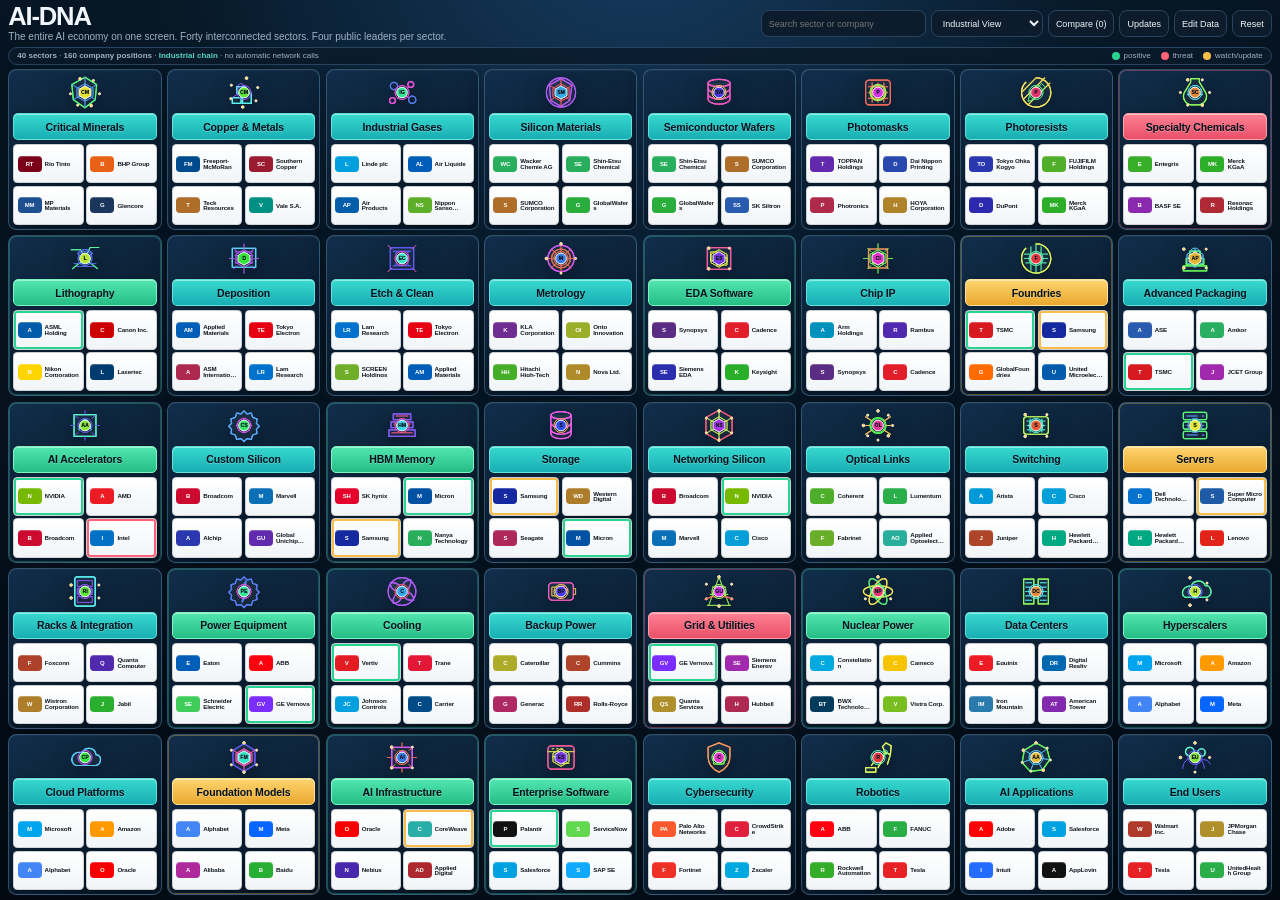
==== commit b01d395b: "AI-DNA Version 3.3.9 enforce 30-day insight freshness" ====
--- a/index.html
+++ b/index.html
@@ -1,2 +1,2 @@
 <!DOCTYPE html>
-<html><head><meta charset="utf-8"/><meta content="width=device-width,initial-scale=1" name="viewport"/><title>AI-DNA Version 3.3.5 — Intelligence Terminal</title><link rel="stylesheet" href="/assets/css/app.css?v=3.3.5"/></head><body><main class="app"><header><div><h1>AI-DNA</h1><div class="tag">The entire AI economy on one screen. Forty interconnected sectors. Four public leaders per sector.</div></div><div class="tools"><input id="search" placeholder="Search sector or company"/><select id="view"><option>Industrial View</option><option>Investment View</option><option>Supply Chain View</option><option>Technology View</option><option>Capital Flow View</option></select><button id="compareBtn" type="button">Compare (0)</button><button id="updatesBtn" type="button">Updates</button><button id="editorBtn" type="button">Edit Data</button><button id="reset">Reset</button></div></header><div class="statusbar"><span><strong>40 sectors</strong> · <strong>160 company positions</strong> · Version 3 · verified serverless market data · resilient company intelligence</span><div class="legend"><span class="key"><i class="dot" style="background:var(--green)"></i>positive</span><span class="key"><i class="dot" style="background:var(--red)"></i>threat</span><span class="key"><i class="dot" style="background:var(--amber)"></i>watch/update</span></div></div><section class="grid"><article class="sector-card" data-index="1" data-sector="Critical Minerals"><button aria-label="Open Critical Minerals sector details" class="sector-head"><span class="sector-symbol" aria-hidden="true"></span><span class="sector-name">Critical Minerals</span></button><div class="brands"><button aria-pressed="false" class="brand" data-company="Rio Tinto" style="--brand:#7a0019" title="Rio Tinto"><span class="brand-mark">RT</span><span class="brand-name">Rio Tinto</span></button><button aria-pressed="false" class="brand" data-company="BHP" style="--brand:#e86216" title="BHP"><span class="brand-mark">B</span><span class="brand-name">BHP</span></button><button aria-pressed="false" class="brand" data-company="MP Materials" style="--brand:#1d4f91" title="MP Materials"><span class="brand-mark">MM</span><span class="brand-name">MP Materials</span></button><button aria-pressed="false" class="brand" data-company="Glencore" style="--brand:#1b365d" title="Glencore"><span class="brand-mark">G</span><span class="brand-name">Glencore</span></button></div></article><article class="sector-card" data-index="2" data-sector="Copper &amp; Metals"><button aria-label="Open Copper &amp; Metals sector details" class="sector-head"><span class="sector-symbol" aria-hidden="true"></span><span class="sector-name">Copper &amp; Metals</span></button><div class="brands"><button aria-pressed="false" class="brand" data-company="Freeport-McMoRan" style="--brand:#004b8d" title="Freeport-McMoRan"><span class="brand-mark">FM</span><span class="brand-name">Freeport-McMoRan</span></button><button aria-pressed="false" class="brand" data-company="Southern Copper" style="--brand:#9b1b30" title="Southern Copper"><span class="brand-mark">SC</span><span class="brand-name">Southern Copper</span></button><button aria-pressed="false" class="brand" data-company="Teck" style="--brand:hsl(31 62% 42%)" title="Teck"><span class="brand-mark">T</span><span class="brand-name">Teck</span></button><button aria-pressed="false" class="brand" data-company="Vale" style="--brand:#008f83" title="Vale"><span class="brand-mark">V</span><span class="brand-name">Vale</span></button></div></article><article class="sector-card" data-index="3" data-sector="Industrial Gases"><button aria-label="Open Industrial Gases sector details" class="sector-head"><span class="sector-symbol" aria-hidden="true"></span><span class="sector-name">Industrial Gases</span></button><div class="brands"><button aria-pressed="false" class="brand" data-company="Linde" style="--brand:#00a0df" title="Linde"><span class="brand-mark">L</span><span class="brand-name">Linde</span></button><button aria-pressed="false" class="brand" data-company="Air Liquide" style="--brand:#005eb8" title="Air Liquide"><span class="brand-mark">AL</span><span class="brand-name">Air Liquide</span></button><button aria-pressed="false" class="brand" data-company="Air Products" style="--brand:#005daa" title="Air Products"><span class="brand-mark">AP</span><span class="brand-name">Air Products</span></button><button aria-pressed="false" class="brand" data-company="Nippon Sanso" style="--brand:hsl(96 62% 42%)" title="Nippon Sanso"><span class="brand-mark">NS</span><span class="brand-name">Nippon Sanso</span></button></div></article><article class="sector-card" data-index="4" data-sector="Silicon Materials"><button aria-label="Open Silicon Materials sector details" class="sector-head"><span class="sector-symbol" aria-hidden="true"></span><span class="sector-name">Silicon Materials</span></button><div class="brands"><button aria-pressed="false" class="brand" data-company="Wacker Chemie" style="--brand:hsl(144 62% 42%)" title="Wacker Chemie"><span class="brand-mark">WC</span><span class="brand-name">Wacker Chemie</span></button><button aria-pressed="false" class="brand" data-company="Shin-Etsu" style="--brand:hsl(144 62% 42%)" title="Shin-Etsu"><span class="brand-mark">SE</span><span class="brand-name">Shin-Etsu</span></button><button aria-pressed="false" class="brand" data-company="SUMCO" style="--brand:hsl(31 62% 42%)" title="SUMCO"><span class="brand-mark">S</span><span class="brand-name">SUMCO</span></button><button aria-pressed="false" class="brand" data-company="GlobalWafers" style="--brand:hsl(129 62% 42%)" title="GlobalWafers"><span class="brand-mark">G</span><span class="brand-name">GlobalWafers</span></button></div></article><article class="sector-card" data-index="5" data-sector="Semiconductor Wafers"><button aria-label="Open Semiconductor Wafers sector details" class="sector-head"><span class="sector-symbol" aria-hidden="true"></span><span class="sector-name">Semiconductor Wafers</span></button><div class="brands"><button aria-pressed="false" class="brand" data-company="Shin-Etsu" style="--brand:hsl(144 62% 42%)" title="Shin-Etsu"><span class="brand-mark">SE</span><span class="brand-name">Shin-Etsu</span></button><button aria-pressed="false" class="brand" data-company="SUMCO" style="--brand:hsl(31 62% 42%)" title="SUMCO"><span class="brand-mark">S</span><span class="brand-name">SUMCO</span></button><button aria-pressed="false" class="brand" data-company="GlobalWafers" style="--brand:hsl(129 62% 42%)" title="GlobalWafers"><span class="brand-mark">G</span><span class="brand-name">GlobalWafers</span></button><button aria-pressed="false" class="brand" data-company="SK Siltron" style="--brand:hsl(217 62% 42%)" title="SK Siltron"><span class="brand-mark">SS</span><span class="brand-name">SK Siltron</span></button></div></article><article class="sector-card" data-index="6" data-sector="Photomasks"><button aria-label="Open Photomasks sector details" class="sector-head"><span class="sector-symbol" aria-hidden="true"></span><span class="sector-name">Photomasks</span></button><div class="brands"><button aria-pressed="false" class="brand" data-company="Toppan" style="--brand:hsl(266 62% 42%)" title="Toppan"><span class="brand-mark">T</span><span class="brand-name">Toppan</span></button><button aria-pressed="false" class="brand" data-company="DNP" style="--brand:hsl(226 62% 42%)" title="DNP"><span class="brand-mark">D</span><span class="brand-name">DNP</span></button><button aria-pressed="false" class="brand" data-company="Photronics" style="--brand:hsl(345 62% 42%)" title="Photronics"><span class="brand-mark">P</span><span class="brand-name">Photronics</span></button><button aria-pressed="false" class="brand" data-company="Hoya" style="--brand:hsl(41 62% 42%)" title="Hoya"><span class="brand-mark">H</span><span class="brand-name">Hoya</span></button></div></article><article class="sector-card" data-index="7" data-sector="Photoresists"><button aria-label="Open Photoresists sector details" class="sector-head"><span class="sector-symbol" aria-hidden="true"></span><span class="sector-name">Photoresists</span></button><div class="brands"><button aria-pressed="false" class="brand" data-company="Tokyo Ohka" style="--brand:hsl(233 62% 42%)" title="Tokyo Ohka"><span class="brand-mark">TO</span><span class="brand-name">Tokyo Ohka</span></button><button aria-pressed="false" class="brand" data-company="Fujifilm" style="--brand:hsl(102 62% 42%)" title="Fujifilm"><span class="brand-mark">F</span><span class="brand-name">Fujifilm</span></button><button aria-pressed="false" class="brand" data-company="DuPont" style="--brand:hsl(242 62% 42%)" title="DuPont"><span class="brand-mark">D</span><span class="brand-name">DuPont</span></button><button aria-pressed="false" class="brand" data-company="Merck KGaA" style="--brand:hsl(118 62% 42%)" title="Merck KGaA"><span class="brand-mark">MK</span><span class="brand-name">Merck KGaA</span></button></div></article><article class="sector-card negative" data-index="8" data-sector="Specialty Chemicals"><button aria-label="Open Specialty Chemicals sector details" class="sector-head"><span class="sector-symbol" aria-hidden="true"></span><span class="sector-name">Specialty Chemicals</span><span class="update">1</span></button><div class="brands"><button aria-pressed="false" class="brand" data-company="Entegris" style="--brand:hsl(113 62% 42%)" title="Entegris"><span class="brand-mark">E</span><span class="brand-name">Entegris</span></button><button aria-pressed="false" class="brand" data-company="Merck KGaA" style="--brand:hsl(118 62% 42%)" title="Merck KGaA"><span class="brand-mark">MK</span><span class="brand-name">Merck KGaA</span></button><button aria-pressed="false" class="brand" data-company="BASF" style="--brand:hsl(284 62% 42%)" title="BASF"><span class="brand-mark">B</span><span class="brand-name">BASF</span></button><button aria-pressed="false" class="brand" data-company="Resonac" style="--brand:hsl(355 62% 42%)" title="Resonac"><span class="brand-mark">R</span><span class="brand-name">Resonac</span></button></div></article><article class="sector-card positive" data-index="9" data-sector="Lithography"><button aria-label="Open Lithography sector details" class="sector-head"><span class="sector-symbol" aria-hidden="true"></span><span class="sector-name">Lithography</span><span class="update">2</span></button><div class="brands"><button aria-pressed="false" class="brand" data-company="ASML" style="--brand:#005baa" title="ASML"><span class="brand-mark">A</span><span class="brand-name">ASML</span></button><button aria-pressed="false" class="brand" data-company="Canon" style="--brand:#cc0000" title="Canon"><span class="brand-mark">C</span><span class="brand-name">Canon</span></button><button aria-pressed="false" class="brand" data-company="Nikon" style="--brand:#ffd400" title="Nikon"><span class="brand-mark">N</span><span class="brand-name">Nikon</span></button><button aria-pressed="false" class="brand" data-company="Lasertec" style="--brand:#003b70" title="Lasertec"><span class="brand-mark">L</span><span class="brand-name">Lasertec</span></button></div></article><article class="sector-card" data-index="10" data-sector="Deposition"><button aria-label="Open Deposition sector details" class="sector-head"><span class="sector-symbol" aria-hidden="true"></span><span class="sector-name">Deposition</span></button><div class="brands"><button aria-pressed="false" class="brand" data-company="Applied Materials" style="--brand:#005eb8" title="Applied Materials"><span class="brand-mark">AM</span><span class="brand-name">Applied Materials</span></button><button aria-pressed="false" class="brand" data-company="Tokyo Electron" style="--brand:#e60012" title="Tokyo Electron"><span class="brand-mark">TE</span><span class="brand-name">Tokyo Electron</span></button><button aria-pressed="false" class="brand" data-company="ASM Int'l" style="--brand:hsl(343 62% 42%)" title="ASM Int'l"><span class="brand-mark">A</span><span class="brand-name">ASM Int'l</span></button><button aria-pressed="false" class="brand" data-company="Lam Research" style="--brand:#0072ce" title="Lam Research"><span class="brand-mark">LR</span><span class="brand-name">Lam Research</span></button></div></article><article class="sector-card" data-index="11" data-sector="Etch &amp; Clean"><button aria-label="Open Etch &amp; Clean sector details" class="sector-head"><span class="sector-symbol" aria-hidden="true"></span><span class="sector-name">Etch &amp; Clean</span></button><div class="brands"><button aria-pressed="false" class="brand" data-company="Lam Research" style="--brand:#0072ce" title="Lam Research"><span class="brand-mark">LR</span><span class="brand-name">Lam Research</span></button><button aria-pressed="false" class="brand" data-company="Tokyo Electron" style="--brand:#e60012" title="Tokyo Electron"><span class="brand-mark">TE</span><span class="brand-name">Tokyo Electron</span></button><button aria-pressed="false" class="brand" data-company="SCREEN" style="--brand:hsl(88 62% 42%)" title="SCREEN"><span class="brand-mark">S</span><span class="brand-name">SCREEN</span></button><button aria-pressed="false" class="brand" data-company="Applied Materials" style="--brand:#005eb8" title="Applied Materials"><span class="brand-mark">AM</span><span class="brand-name">Applied Materials</span></button></div></article><article class="sector-card" data-index="12" data-sector="Metrology"><button aria-label="Open Metrology sector details" class="sector-head"><span class="sector-symbol" aria-hidden="true"></span><span class="sector-name">Metrology</span></button><div class="brands"><button aria-pressed="false" class="brand" data-company="KLA" style="--brand:#6f2c91" title="KLA"><span class="brand-mark">K</span><span class="brand-name">KLA</span></button><button aria-pressed="false" class="brand" data-company="Onto Innovation" style="--brand:hsl(69 62% 42%)" title="Onto Innovation"><span class="brand-mark">OI</span><span class="brand-name">Onto Innovation</span></button><button aria-pressed="false" class="brand" data-company="Hitachi High-Tech" style="--brand:hsl(107 62% 42%)" title="Hitachi High-Tech"><span class="brand-mark">HH</span><span class="brand-name">Hitachi High-Tech</span></button><button aria-pressed="false" class="brand" data-company="Nova" style="--brand:hsl(44 62% 42%)" title="Nova"><span class="brand-mark">N</span><span class="brand-name">Nova</span></button></div></article><article class="sector-card positive" data-index="13" data-sector="EDA Software"><button aria-label="Open EDA Software sector details" class="sector-head"><span class="sector-symbol" aria-hidden="true"></span><span class="sector-name">EDA Software</span><span class="update">2</span></button><div class="brands"><button aria-pressed="false" class="brand" data-company="Synopsys" style="--brand:#5b2c83" title="Synopsys"><span class="brand-mark">S</span><span class="brand-name">Synopsys</span></button><button aria-pressed="false" class="brand" data-company="Cadence" style="--brand:#e21e2b" title="Cadence"><span class="brand-mark">C</span><span class="brand-name">Cadence</span></button><button aria-pressed="false" class="brand" data-company="Siemens EDA" style="--brand:hsl(238 62% 42%)" title="Siemens EDA"><span class="brand-mark">SE</span><span class="brand-name">Siemens EDA</span></button><button aria-pressed="false" class="brand" data-company="Keysight" style="--brand:hsl(120 62% 42%)" title="Keysight"><span class="brand-mark">K</span><span class="brand-name">Keysight</span></button></div></article><article class="sector-card" data-index="14" data-sector="Chip IP"><button aria-label="Open Chip IP sector details" class="sector-head"><span class="sector-symbol" aria-hidden="true"></span><span class="sector-name">Chip IP</span></button><div class="brands"><button aria-pressed="false" class="brand" data-company="Arm" style="--brand:#0091bd" title="Arm"><span class="brand-mark">A</span><span class="brand-name">Arm</span></button><button aria-pressed="false" class="brand" data-company="Rambus" style="--brand:hsl(258 62% 42%)" title="Rambus"><span class="brand-mark">R</span><span class="brand-name">Rambus</span></button><button aria-pressed="false" class="brand" data-company="Synopsys" style="--brand:#5b2c83" title="Synopsys"><span class="brand-mark">S</span><span class="brand-name">Synopsys</span></button><button aria-pressed="false" class="brand" data-company="Cadence" style="--brand:#e21e2b" title="Cadence"><span class="brand-mark">C</span><span class="brand-name">Cadence</span></button></div></article><article class="sector-card watch" data-index="15" data-sector="Foundries"><button aria-label="Open Foundries sector details" class="sector-head"><span class="sector-symbol" aria-hidden="true"></span><span class="sector-name">Foundries</span><span class="update">4</span></button><div class="brands"><button aria-pressed="false" class="brand" data-company="TSMC" style="--brand:#d71920" title="TSMC"><span class="brand-mark">T</span><span class="brand-name">TSMC</span></button><button aria-pressed="false" class="brand" data-company="Samsung" style="--brand:#1428a0" title="Samsung"><span class="brand-mark">S</span><span class="brand-name">Samsung</span></button><button aria-pressed="false" class="brand" data-company="GlobalFoundries" style="--brand:#ff6b00" title="GlobalFoundries"><span class="brand-mark">G</span><span class="brand-name">GlobalFoundries</span></button><button aria-pressed="false" class="brand" data-company="UMC" style="--brand:#005bac" title="UMC"><span class="brand-mark">U</span><span class="brand-name">UMC</span></button></div></article><article class="sector-card" data-index="16" data-sector="Advanced Packaging"><button aria-label="Open Advanced Packaging sector details" class="sector-head"><span class="sector-symbol" aria-hidden="true"></span><span class="sector-name">Advanced Packaging</span></button><div class="brands"><button aria-pressed="false" class="brand" data-company="ASE" style="--brand:hsl(217 62% 42%)" title="ASE"><span class="brand-mark">A</span><span class="brand-name">ASE</span></button><button aria-pressed="false" class="brand" data-company="Amkor" style="--brand:hsl(146 62% 42%)" title="Amkor"><span class="brand-mark">A</span><span class="brand-name">Amkor</span></button><button aria-pressed="false" class="brand" data-company="TSMC" style="--brand:#d71920" title="TSMC"><span class="brand-mark">T</span><span class="brand-name">TSMC</span></button><button aria-pressed="false" class="brand" data-company="JCET" style="--brand:hsl(294 62% 42%)" title="JCET"><span class="brand-mark">J</span><span class="brand-name">JCET</span></button></div></article><article class="sector-card positive" data-index="17" data-sector="AI Accelerators"><button aria-label="Open AI Accelerators sector details" class="sector-head"><span class="sector-symbol" aria-hidden="true"></span><span class="sector-name">AI Accelerators</span><span class="update">2</span></button><div class="brands"><button aria-pressed="false" class="brand" data-company="NVIDIA" style="--brand:#76b900" title="NVIDIA"><span class="brand-mark">N</span><span class="brand-name">NVIDIA</span></button><button aria-pressed="false" class="brand" data-company="AMD" style="--brand:#ed1c24" title="AMD"><span class="brand-mark">A</span><span class="brand-name">AMD</span></button><button aria-pressed="false" class="brand" data-company="Broadcom" style="--brand:#cc092f" title="Broadcom"><span class="brand-mark">B</span><span class="brand-name">Broadcom</span></button><button aria-pressed="false" class="brand" data-company="Intel" style="--brand:#0071c5" title="Intel"><span class="brand-mark">I</span><span class="brand-name">Intel</span></button></div></article><article class="sector-card" data-index="18" data-sector="Custom Silicon"><button aria-label="Open Custom Silicon sector details" class="sector-head"><span class="sector-symbol" aria-hidden="true"></span><span class="sector-name">Custom Silicon</span></button><div class="brands"><button aria-pressed="false" class="brand" data-company="Broadcom" style="--brand:#cc092f" title="Broadcom"><span class="brand-mark">B</span><span class="brand-name">Broadcom</span></button><button aria-pressed="false" class="brand" data-company="Marvell" style="--brand:#0a6fb7" title="Marvell"><span class="brand-mark">M</span><span class="brand-name">Marvell</span></button><button aria-pressed="false" class="brand" data-company="Alchip" style="--brand:hsl(233 62% 42%)" title="Alchip"><span class="brand-mark">A</span><span class="brand-name">Alchip</span></button><button aria-pressed="false" class="brand" data-company="Global Unichip" style="--brand:hsl(265 62% 42%)" title="Global Unichip"><span class="brand-mark">GU</span><span class="brand-name">Global Unichip</span></button></div></article><article class="sector-card positive" data-index="19" data-sector="HBM Memory"><button aria-label="Open HBM Memory sector details" class="sector-head"><span class="sector-symbol" aria-hidden="true"></span><span class="sector-name">HBM Memory</span><span class="update">4</span></button><div class="brands"><button aria-pressed="false" class="brand" data-company="SK hynix" style="--brand:#e4002b" title="SK hynix"><span class="brand-mark">SH</span><span class="brand-name">SK hynix</span></button><button aria-pressed="false" class="brand" data-company="Micron" style="--brand:#0050a4" title="Micron"><span class="brand-mark">M</span><span class="brand-name">Micron</span></button><button aria-pressed="false" class="brand" data-company="Samsung" style="--brand:#1428a0" title="Samsung"><span class="brand-mark">S</span><span class="brand-name">Samsung</span></button><button aria-pressed="false" class="brand" data-company="Nanya" style="--brand:hsl(143 62% 42%)" title="Nanya"><span class="brand-mark">N</span><span class="brand-name">Nanya</span></button></div></article><article class="sector-card" data-index="20" data-sector="Storage"><button aria-label="Open Storage sector details" class="sector-head"><span class="sector-symbol" aria-hidden="true"></span><span class="sector-name">Storage</span></button><div class="brands"><button aria-pressed="false" class="brand" data-company="Samsung" style="--brand:#1428a0" title="Samsung"><span class="brand-mark">S</span><span class="brand-name">Samsung</span></button><button aria-pressed="false" class="brand" data-company="Western Digital" style="--brand:hsl(38 62% 42%)" title="Western Digital"><span class="brand-mark">WD</span><span class="brand-name">Western Digital</span></button><button aria-pressed="false" class="brand" data-company="Seagate" style="--brand:hsl(338 62% 42%)" title="Seagate"><span class="brand-mark">S</span><span class="brand-name">Seagate</span></button><button aria-pressed="false" class="brand" data-company="Micron" style="--brand:#0050a4" title="Micron"><span class="brand-mark">M</span><span class="brand-name">Micron</span></button></div></article><article class="sector-card" data-index="21" data-sector="Networking Silicon"><button aria-label="Open Networking Silicon sector details" class="sector-head"><span class="sector-symbol" aria-hidden="true"></span><span class="sector-name">Networking Silicon</span></button><div class="brands"><button aria-pressed="false" class="brand" data-company="Broadcom" style="--brand:#cc092f" title="Broadcom"><span class="brand-mark">B</span><span class="brand-name">Broadcom</span></button><button aria-pressed="false" class="brand" data-company="NVIDIA" style="--brand:#76b900" title="NVIDIA"><span class="brand-mark">N</span><span class="brand-name">NVIDIA</span></button><button aria-pressed="false" class="brand" data-company="Marvell" style="--brand:#0a6fb7" title="Marvell"><span class="brand-mark">M</span><span class="brand-name">Marvell</span></button><button aria-pressed="false" class="brand" data-company="Cisco" style="--brand:#049fd9" title="Cisco"><span class="brand-mark">C</span><span class="brand-name">Cisco</span></button></div></article><article class="sector-card" data-index="22" data-sector="Optical Links"><button aria-label="Open Optical Links sector details" class="sector-head"><span class="sector-symbol" aria-hidden="true"></span><span class="sector-name">Optical Links</span></button><div class="brands"><button aria-pressed="false" class="brand" data-company="Coherent" style="--brand:hsl(104 62% 42%)" title="Coherent"><span class="brand-mark">C</span><span class="brand-name">Coherent</span></button><button aria-pressed="false" class="brand" data-company="Lumentum" style="--brand:hsl(135 62% 42%)" title="Lumentum"><span class="brand-mark">L</span><span class="brand-name">Lumentum</span></button><button aria-pressed="false" class="brand" data-company="Fabrinet" style="--brand:hsl(91 62% 42%)" title="Fabrinet"><span class="brand-mark">F</span><span class="brand-name">Fabrinet</span></button><button aria-pressed="false" class="brand" data-company="Applied Optoelectronics" style="--brand:hsl(172 62% 42%)" title="Applied Optoelectronics"><span class="brand-mark">AO</span><span class="brand-name">Applied Optoelectronics</span></button></div></article><article class="sector-card" data-index="23" data-sector="Switching"><button aria-label="Open Switching sector details" class="sector-head"><span class="sector-symbol" aria-hidden="true"></span><span class="sector-name">Switching</span></button><div class="brands"><button aria-pressed="false" class="brand" data-company="Arista" style="--brand:#0099d8" title="Arista"><span class="brand-mark">A</span><span class="brand-name">Arista</span></button><button aria-pressed="false" class="brand" data-company="Cisco" style="--brand:#049fd9" title="Cisco"><span class="brand-mark">C</span><span class="brand-name">Cisco</span></button><button aria-pressed="false" class="brand" data-company="Juniper" style="--brand:hsl(13 62% 42%)" title="Juniper"><span class="brand-mark">J</span><span class="brand-name">Juniper</span></button><button aria-pressed="false" class="brand" data-company="HPE" style="--brand:#01a982" title="HPE"><span class="brand-mark">H</span><span class="brand-name">HPE</span></button></div></article><article class="sector-card watch" data-index="24" data-sector="Servers"><button aria-label="Open Servers sector details" class="sector-head"><span class="sector-symbol" aria-hidden="true"></span><span class="sector-name">Servers</span><span class="update">1</span></button><div class="brands"><button aria-pressed="false" class="brand" data-company="Dell" style="--brand:#0672ce" title="Dell"><span class="brand-mark">D</span><span class="brand-name">Dell</span></button><button aria-pressed="false" class="brand" data-company="Supermicro" style="--brand:#1f5aa6" title="Supermicro"><span class="brand-mark">S</span><span class="brand-name">Supermicro</span></button><button aria-pressed="false" class="brand" data-company="HPE" style="--brand:#01a982" title="HPE"><span class="brand-mark">H</span><span class="brand-name">HPE</span></button><button aria-pressed="false" class="brand" data-company="Lenovo" style="--brand:#e2231a" title="Lenovo"><span class="brand-mark">L</span><span class="brand-name">Lenovo</span></button></div></article><article class="sector-card" data-index="25" data-sector="Racks &amp; Integration"><button aria-label="Open Racks &amp; Integration sector details" class="sector-head"><span class="sector-symbol" aria-hidden="true"></span><span class="sector-name">Racks &amp; Integration</span></button><div class="brands"><button aria-pressed="false" class="brand" data-company="Foxconn" style="--brand:hsl(11 62% 42%)" title="Foxconn"><span class="brand-mark">F</span><span class="brand-name">Foxconn</span></button><button aria-pressed="false" class="brand" data-company="Quanta" style="--brand:hsl(258 62% 42%)" title="Quanta"><span class="brand-mark">Q</span><span class="brand-name">Quanta</span></button><button aria-pressed="false" class="brand" data-company="Wistron" style="--brand:hsl(38 62% 42%)" title="Wistron"><span class="brand-mark">W</span><span class="brand-name">Wistron</span></button><button aria-pressed="false" class="brand" data-company="Jabil" style="--brand:hsl(122 62% 42%)" title="Jabil"><span class="brand-mark">J</span><span class="brand-name">Jabil</span></button></div></article><article class="sector-card positive" data-index="26" data-sector="Power Equipment"><button aria-label="Open Power Equipment sector details" class="sector-head"><span class="sector-symbol" aria-hidden="true"></span><span class="sector-name">Power Equipment</span><span class="update">3</span></button><div class="brands"><button aria-pressed="false" class="brand" data-company="Eaton" style="--brand:#005eb8" title="Eaton"><span class="brand-mark">E</span><span class="brand-name">Eaton</span></button><button aria-pressed="false" class="brand" data-company="ABB" style="--brand:#ff000f" title="ABB"><span class="brand-mark">A</span><span class="brand-name">ABB</span></button><button aria-pressed="false" class="brand" data-company="Schneider Electric" style="--brand:#3dcd58" title="Schneider Electric"><span class="brand-mark">SE</span><span class="brand-name">Schneider Electric</span></button><button aria-pressed="false" class="brand" data-company="GE Vernova" style="--brand:#7b2cff" title="GE Vernova"><span class="brand-mark">GV</span><span class="brand-name">GE Vernova</span></button></div></article><article class="sector-card positive" data-index="27" data-sector="Cooling"><button aria-label="Open Cooling sector details" class="sector-head"><span class="sector-symbol" aria-hidden="true"></span><span class="sector-name">Cooling</span><span class="update">4</span></button><div class="brands"><button aria-pressed="false" class="brand" data-company="Vertiv" style="--brand:#e31b23" title="Vertiv"><span class="brand-mark">V</span><span class="brand-name">Vertiv</span></button><button aria-pressed="false" class="brand" data-company="Trane" style="--brand:#e31837" title="Trane"><span class="brand-mark">T</span><span class="brand-name">Trane</span></button><button aria-pressed="false" class="brand" data-company="Johnson Controls" style="--brand:#00a0df" title="Johnson Controls"><span class="brand-mark">JC</span><span class="brand-name">Johnson Controls</span></button><button aria-pressed="false" class="brand" data-company="Carrier" style="--brand:#004b87" title="Carrier"><span class="brand-mark">C</span><span class="brand-name">Carrier</span></button></div></article><article class="sector-card" data-index="28" data-sector="Backup Power"><button aria-label="Open Backup Power sector details" class="sector-head"><span class="sector-symbol" aria-hidden="true"></span><span class="sector-name">Backup Power</span></button><div class="brands"><button aria-pressed="false" class="brand" data-company="Caterpillar" style="--brand:hsl(59 62% 42%)" title="Caterpillar"><span class="brand-mark">C</span><span class="brand-name">Caterpillar</span></button><button aria-pressed="false" class="brand" data-company="Cummins" style="--brand:hsl(12 62% 42%)" title="Cummins"><span class="brand-mark">C</span><span class="brand-name">Cummins</span></button><button aria-pressed="false" class="brand" data-company="Generac" style="--brand:hsl(333 62% 42%)" title="Generac"><span class="brand-mark">G</span><span class="brand-name">Generac</span></button><button aria-pressed="false" class="brand" data-company="Rolls-Royce" style="--brand:hsl(3 62% 42%)" title="Rolls-Royce"><span class="brand-mark">RR</span><span class="brand-name">Rolls-Royce</span></button></div></article><article class="sector-card negative" data-index="29" data-sector="Grid &amp; Utilities"><button aria-label="Open Grid &amp; Utilities sector details" class="sector-head"><span class="sector-symbol" aria-hidden="true"></span><span class="sector-name">Grid &amp; Utilities</span><span class="update">2</span></button><div class="brands"><button aria-pressed="false" class="brand" data-company="GE Vernova" style="--brand:#7b2cff" title="GE Vernova"><span class="brand-mark">GV</span><span class="brand-name">GE Vernova</span></button><button aria-pressed="false" class="brand" data-company="Siemens Energy" style="--brand:hsl(294 62% 42%)" title="Siemens Energy"><span class="brand-mark">SE</span><span class="brand-name">Siemens Energy</span></button><button aria-pressed="false" class="brand" data-company="Quanta Services" style="--brand:hsl(46 62% 42%)" title="Quanta Services"><span class="brand-mark">QS</span><span class="brand-name">Quanta Services</span></button><button aria-pressed="false" class="brand" data-company="Hubbell" style="--brand:hsl(342 62% 42%)" title="Hubbell"><span class="brand-mark">H</span><span class="brand-name">Hubbell</span></button></div></article><article class="sector-card positive" data-index="30" data-sector="Nuclear Power"><button aria-label="Open Nuclear Power sector details" class="sector-head"><span class="sector-symbol" aria-hidden="true"></span><span class="sector-name">Nuclear Power</span><span class="update">3</span></button><div class="brands"><button aria-pressed="false" class="brand" data-company="Constellation" style="--brand:#00a9e0" title="Constellation"><span class="brand-mark">C</span><span class="brand-name">Constellation</span></button><button aria-pressed="false" class="brand" data-company="Cameco" style="--brand:#f6c400" title="Cameco"><span class="brand-mark">C</span><span class="brand-name">Cameco</span></button><button aria-pressed="false" class="brand" data-company="BWX Technologies" style="--brand:#003b5c" title="BWX Technologies"><span class="brand-mark">BT</span><span class="brand-name">BWX Technologies</span></button><button aria-pressed="false" class="brand" data-company="Vistra" style="--brand:#78be20" title="Vistra"><span class="brand-mark">V</span><span class="brand-name">Vistra</span></button></div></article><article class="sector-card" data-index="31" data-sector="Data Centers"><button aria-label="Open Data Centers sector details" class="sector-head"><span class="sector-symbol" aria-hidden="true"></span><span class="sector-name">Data Centers</span></button><div class="brands"><button aria-pressed="false" class="brand" data-company="Equinix" style="--brand:#ed1c24" title="Equinix"><span class="brand-mark">E</span><span class="brand-name">Equinix</span></button><button aria-pressed="false" class="brand" data-company="Digital Realty" style="--brand:#0067b1" title="Digital Realty"><span class="brand-mark">DR</span><span class="brand-name">Digital Realty</span></button><button aria-pressed="false" class="brand" data-company="Iron Mountain" style="--brand:hsl(203 62% 42%)" title="Iron Mountain"><span class="brand-mark">IM</span><span class="brand-name">Iron Mountain</span></button><button aria-pressed="false" class="brand" data-company="American Tower" style="--brand:hsl(281 62% 42%)" title="American Tower"><span class="brand-mark">AT</span><span class="brand-name">American Tower</span></button></div></article><article class="sector-card positive" data-index="32" data-sector="Hyperscalers"><button aria-label="Open Hyperscalers sector details" class="sector-head"><span class="sector-symbol" aria-hidden="true"></span><span class="sector-name">Hyperscalers</span><span class="update">1</span></button><div class="brands"><button aria-pressed="false" class="brand" data-company="Microsoft" style="--brand:#00a4ef" title="Microsoft"><span class="brand-mark">M</span><span class="brand-name">Microsoft</span></button><button aria-pressed="false" class="brand" data-company="Amazon" style="--brand:#ff9900" title="Amazon"><span class="brand-mark">A</span><span class="brand-name">Amazon</span></button><button aria-pressed="false" class="brand" data-company="Alphabet" style="--brand:#4285f4" title="Alphabet"><span class="brand-mark">A</span><span class="brand-name">Alphabet</span></button><button aria-pressed="false" class="brand" data-company="Meta" style="--brand:#0866ff" title="Meta"><span class="brand-mark">M</span><span class="brand-name">Meta</span></button></div></article><article class="sector-card" data-index="33" data-sector="Cloud Platforms"><button aria-label="Open Cloud Platforms sector details" class="sector-head"><span class="sector-symbol" aria-hidden="true"></span><span class="sector-name">Cloud Platforms</span></button><div class="brands"><button aria-pressed="false" class="brand" data-company="Microsoft" style="--brand:#00a4ef" title="Microsoft"><span class="brand-mark">M</span><span class="brand-name">Microsoft</span></button><button aria-pressed="false" class="brand" data-company="Amazon" style="--brand:#ff9900" title="Amazon"><span class="brand-mark">A</span><span class="brand-name">Amazon</span></button><button aria-pressed="false" class="brand" data-company="Alphabet" style="--brand:#4285f4" title="Alphabet"><span class="brand-mark">A</span><span class="brand-name">Alphabet</span></button><button aria-pressed="false" class="brand" data-company="Oracle" style="--brand:#f80000" title="Oracle"><span class="brand-mark">O</span><span class="brand-name">Oracle</span></button></div></article><article class="sector-card watch" data-index="34" data-sector="Foundation Models"><button aria-label="Open Foundation Models sector details" class="sector-head"><span class="sector-symbol" aria-hidden="true"></span><span class="sector-name">Foundation Models</span><span class="update">3</span></button><div class="brands"><button aria-pressed="false" class="brand" data-company="Alphabet" style="--brand:#4285f4" title="Alphabet"><span class="brand-mark">A</span><span class="brand-name">Alphabet</span></button><button aria-pressed="false" class="brand" data-company="Meta" style="--brand:#0866ff" title="Meta"><span class="brand-mark">M</span><span class="brand-name">Meta</span></button><button aria-pressed="false" class="brand" data-company="Alibaba" style="--brand:hsl(308 62% 42%)" title="Alibaba"><span class="brand-mark">A</span><span class="brand-name">Alibaba</span></button><button aria-pressed="false" class="brand" data-company="Baidu" style="--brand:hsl(125 62% 42%)" title="Baidu"><span class="brand-mark">B</span><span class="brand-name">Baidu</span></button></div></article><article class="sector-card positive" data-index="35" data-sector="AI Infrastructure"><button aria-label="Open AI Infrastructure sector details" class="sector-head"><span class="sector-symbol" aria-hidden="true"></span><span class="sector-name">AI Infrastructure</span><span class="update">4</span></button><div class="brands"><button aria-pressed="false" class="brand" data-company="Oracle" style="--brand:#f80000" title="Oracle"><span class="brand-mark">O</span><span class="brand-name">Oracle</span></button><button aria-pressed="false" class="brand" data-company="CoreWeave" style="--brand:hsl(177 62% 42%)" title="CoreWeave"><span class="brand-mark">C</span><span class="brand-name">CoreWeave</span></button><button aria-pressed="false" class="brand" data-company="Nebius" style="--brand:hsl(254 62% 42%)" title="Nebius"><span class="brand-mark">N</span><span class="brand-name">Nebius</span></button><button aria-pressed="false" class="brand" data-company="Applied Digital" style="--brand:hsl(357 62% 42%)" title="Applied Digital"><span class="brand-mark">AD</span><span class="brand-name">Applied Digital</span></button></div></article><article class="sector-card positive" data-index="36" data-sector="Enterprise Software"><button aria-label="Open Enterprise Software sector details" class="sector-head"><span class="sector-symbol" aria-hidden="true"></span><span class="sector-name">Enterprise Software</span><span class="update">1</span></button><div class="brands"><button aria-pressed="false" class="brand" data-company="Palantir" style="--brand:#111111" title="Palantir"><span class="brand-mark">P</span><span class="brand-name">Palantir</span></button><button aria-pressed="false" class="brand" data-company="ServiceNow" style="--brand:#62d84e" title="ServiceNow"><span class="brand-mark">S</span><span class="brand-name">ServiceNow</span></button><button aria-pressed="false" class="brand" data-company="Salesforce" style="--brand:#00a1e0" title="Salesforce"><span class="brand-mark">S</span><span class="brand-name">Salesforce</span></button><button aria-pressed="false" class="brand" data-company="SAP" style="--brand:#0faaff" title="SAP"><span class="brand-mark">S</span><span class="brand-name">SAP</span></button></div></article><article class="sector-card" data-index="37" data-sector="Cybersecurity"><button aria-label="Open Cybersecurity sector details" class="sector-head"><span class="sector-symbol" aria-hidden="true"></span><span class="sector-name">Cybersecurity</span></button><div class="brands"><button aria-pressed="false" class="brand" data-company="Palo Alto" style="--brand:#fa582d" title="Palo Alto"><span class="brand-mark">PA</span><span class="brand-name">Palo Alto</span></button><button aria-pressed="false" class="brand" data-company="CrowdStrike" style="--brand:#e01f3d" title="CrowdStrike"><span class="brand-mark">C</span><span class="brand-name">CrowdStrike</span></button><button aria-pressed="false" class="brand" data-company="Fortinet" style="--brand:#ee3124" title="Fortinet"><span class="brand-mark">F</span><span class="brand-name">Fortinet</span></button><button aria-pressed="false" class="brand" data-company="Zscaler" style="--brand:#00a8e0" title="Zscaler"><span class="brand-mark">Z</span><span class="brand-name">Zscaler</span></button></div></article><article class="sector-card" data-index="38" data-sector="Robotics"><button aria-label="Open Robotics sector details" class="sector-head"><span class="sector-symbol" aria-hidden="true"></span><span class="sector-name">Robotics</span></button><div class="brands"><button aria-pressed="false" class="brand" data-company="ABB" style="--brand:#ff000f" title="ABB"><span class="brand-mark">A</span><span class="brand-name">ABB</span></button><button aria-pressed="false" class="brand" data-company="Fanuc" style="--brand:hsl(133 62% 42%)" title="Fanuc"><span class="brand-mark">F</span><span class="brand-name">Fanuc</span></button><button aria-pressed="false" class="brand" data-company="Rockwell" style="--brand:hsl(115 62% 42%)" title="Rockwell"><span class="brand-mark">R</span><span class="brand-name">Rockwell</span></button><button aria-pressed="false" class="brand" data-company="Tesla" style="--brand:#e82127" title="Tesla"><span class="brand-mark">T</span><span class="brand-name">Tesla</span></button></div></article><article class="sector-card" data-index="39" data-sector="AI Applications"><button aria-label="Open AI Applications sector details" class="sector-head"><span class="sector-symbol" aria-hidden="true"></span><span class="sector-name">AI Applications</span></button><div class="brands"><button aria-pressed="false" class="brand" data-company="Adobe" style="--brand:#ff0000" title="Adobe"><span class="brand-mark">A</span><span class="brand-name">Adobe</span></button><button aria-pressed="false" class="brand" data-company="Salesforce" style="--brand:#00a1e0" title="Salesforce"><span class="brand-mark">S</span><span class="brand-name">Salesforce</span></button><button aria-pressed="false" class="brand" data-company="Intuit" style="--brand:#236cff" title="Intuit"><span class="brand-mark">I</span><span class="brand-name">Intuit</span></button><button aria-pressed="false" class="brand" data-company="AppLovin" style="--brand:#111111" title="AppLovin"><span class="brand-mark">A</span><span class="brand-name">AppLovin</span></button></div></article><article class="sector-card" data-index="40" data-sector="End Users"><button aria-label="Open End Users sector details" class="sector-head"><span class="sector-symbol" aria-hidden="true"></span><span class="sector-name">End Users</span></button><div class="brands"><button aria-pressed="false" class="brand" data-company="Walmart" style="--brand:hsl(8 62% 42%)" title="Walmart"><span class="brand-mark">W</span><span class="brand-name">Walmart</span></button><button aria-pressed="false" class="brand" data-company="JPMorgan" style="--brand:hsl(46 62% 42%)" title="JPMorgan"><span class="brand-mark">J</span><span class="brand-name">JPMorgan</span></button><button aria-pressed="false" class="brand" data-company="Tesla" style="--brand:#e82127" title="Tesla"><span class="brand-mark">T</span><span class="brand-name">Tesla</span></button><button aria-pressed="false" class="brand" data-company="UnitedHealth" style="--brand:hsl(135 62% 42%)" title="UnitedHealth"><span class="brand-mark">U</span><span class="brand-name">UnitedHealth</span></button></div></article></section><div class="compare-tray" hidden="hidden" id="compareTray"><span id="compareSummary">Select two companies to compare.</span><button id="runCompare" type="button">Open Comparison</button><button id="clearCompare" type="button">Clear</button></div></main><dialog id="modal"><div class="modal-head"><h2 id="modalTitle"></h2><button class="close" id="close">Close</button></div><div class="modal-body" id="modalBody"></div></dialog><script src="/data/app-data.js"></script><script src="/assets/js/app.js?v=3.3.5" defer></script><dialog id="updatesDialog"><div class="modal-head"><h2>Material Updates</h2><button class="close dialog-close" type="button">Close</button></div><div class="modal-body" id="updatesDialogBody"></div></dialog><dialog id="editorDialog"><div class="modal-head"><h2>Edit Embedded Data</h2><button class="close dialog-close" type="button">Close</button></div><div class="modal-body" id="editorDialogBody"></div></dialog></body></html>+<html><head><meta charset="utf-8"/><meta content="width=device-width,initial-scale=1" name="viewport"/><title>AI-DNA Version 3.3.5 — Intelligence Terminal</title><link rel="stylesheet" href="/assets/css/app.css?v=3.3.9"/></head><body><main class="app"><header><div><h1>AI-DNA</h1><div class="tag">The entire AI economy on one screen. Forty interconnected sectors. Four public leaders per sector.</div></div><div class="tools"><input id="search" placeholder="Search sector or company"/><select id="view"><option>Industrial View</option><option>Investment View</option><option>Supply Chain View</option><option>Technology View</option><option>Capital Flow View</option></select><button id="compareBtn" type="button">Compare (0)</button><button id="updatesBtn" type="button">Updates</button><button id="editorBtn" type="button">Edit Data</button><button id="reset">Reset</button></div></header><div class="statusbar"><span><strong>40 sectors</strong> · <strong>160 company positions</strong> · Version 3 · verified serverless market data · resilient company intelligence</span><div class="legend"><span class="key"><i class="dot" style="background:var(--green)"></i>positive</span><span class="key"><i class="dot" style="background:var(--red)"></i>threat</span><span class="key"><i class="dot" style="background:var(--amber)"></i>watch/update</span></div></div><section class="grid"><article class="sector-card" data-index="1" data-sector="Critical Minerals"><button aria-label="Open Critical Minerals sector details" class="sector-head"><span class="sector-symbol" aria-hidden="true"></span><span class="sector-name">Critical Minerals</span></button><div class="brands"><button aria-pressed="false" class="brand" data-company="Rio Tinto" style="--brand:#7a0019" title="Rio Tinto"><span class="brand-mark">RT</span><span class="brand-name">Rio Tinto</span></button><button aria-pressed="false" class="brand" data-company="BHP" style="--brand:#e86216" title="BHP"><span class="brand-mark">B</span><span class="brand-name">BHP</span></button><button aria-pressed="false" class="brand" data-company="MP Materials" style="--brand:#1d4f91" title="MP Materials"><span class="brand-mark">MM</span><span class="brand-name">MP Materials</span></button><button aria-pressed="false" class="brand" data-company="Glencore" style="--brand:#1b365d" title="Glencore"><span class="brand-mark">G</span><span class="brand-name">Glencore</span></button></div></article><article class="sector-card" data-index="2" data-sector="Copper &amp; Metals"><button aria-label="Open Copper &amp; Metals sector details" class="sector-head"><span class="sector-symbol" aria-hidden="true"></span><span class="sector-name">Copper &amp; Metals</span></button><div class="brands"><button aria-pressed="false" class="brand" data-company="Freeport-McMoRan" style="--brand:#004b8d" title="Freeport-McMoRan"><span class="brand-mark">FM</span><span class="brand-name">Freeport-McMoRan</span></button><button aria-pressed="false" class="brand" data-company="Southern Copper" style="--brand:#9b1b30" title="Southern Copper"><span class="brand-mark">SC</span><span class="brand-name">Southern Copper</span></button><button aria-pressed="false" class="brand" data-company="Teck" style="--brand:hsl(31 62% 42%)" title="Teck"><span class="brand-mark">T</span><span class="brand-name">Teck</span></button><button aria-pressed="false" class="brand" data-company="Vale" style="--brand:#008f83" title="Vale"><span class="brand-mark">V</span><span class="brand-name">Vale</span></button></div></article><article class="sector-card" data-index="3" data-sector="Industrial Gases"><button aria-label="Open Industrial Gases sector details" class="sector-head"><span class="sector-symbol" aria-hidden="true"></span><span class="sector-name">Industrial Gases</span></button><div class="brands"><button aria-pressed="false" class="brand" data-company="Linde" style="--brand:#00a0df" title="Linde"><span class="brand-mark">L</span><span class="brand-name">Linde</span></button><button aria-pressed="false" class="brand" data-company="Air Liquide" style="--brand:#005eb8" title="Air Liquide"><span class="brand-mark">AL</span><span class="brand-name">Air Liquide</span></button><button aria-pressed="false" class="brand" data-company="Air Products" style="--brand:#005daa" title="Air Products"><span class="brand-mark">AP</span><span class="brand-name">Air Products</span></button><button aria-pressed="false" class="brand" data-company="Nippon Sanso" style="--brand:hsl(96 62% 42%)" title="Nippon Sanso"><span class="brand-mark">NS</span><span class="brand-name">Nippon Sanso</span></button></div></article><article class="sector-card" data-index="4" data-sector="Silicon Materials"><button aria-label="Open Silicon Materials sector details" class="sector-head"><span class="sector-symbol" aria-hidden="true"></span><span class="sector-name">Silicon Materials</span></button><div class="brands"><button aria-pressed="false" class="brand" data-company="Wacker Chemie" style="--brand:hsl(144 62% 42%)" title="Wacker Chemie"><span class="brand-mark">WC</span><span class="brand-name">Wacker Chemie</span></button><button aria-pressed="false" class="brand" data-company="Shin-Etsu" style="--brand:hsl(144 62% 42%)" title="Shin-Etsu"><span class="brand-mark">SE</span><span class="brand-name">Shin-Etsu</span></button><button aria-pressed="false" class="brand" data-company="SUMCO" style="--brand:hsl(31 62% 42%)" title="SUMCO"><span class="brand-mark">S</span><span class="brand-name">SUMCO</span></button><button aria-pressed="false" class="brand" data-company="GlobalWafers" style="--brand:hsl(129 62% 42%)" title="GlobalWafers"><span class="brand-mark">G</span><span class="brand-name">GlobalWafers</span></button></div></article><article class="sector-card" data-index="5" data-sector="Semiconductor Wafers"><button aria-label="Open Semiconductor Wafers sector details" class="sector-head"><span class="sector-symbol" aria-hidden="true"></span><span class="sector-name">Semiconductor Wafers</span></button><div class="brands"><button aria-pressed="false" class="brand" data-company="Shin-Etsu" style="--brand:hsl(144 62% 42%)" title="Shin-Etsu"><span class="brand-mark">SE</span><span class="brand-name">Shin-Etsu</span></button><button aria-pressed="false" class="brand" data-company="SUMCO" style="--brand:hsl(31 62% 42%)" title="SUMCO"><span class="brand-mark">S</span><span class="brand-name">SUMCO</span></button><button aria-pressed="false" class="brand" data-company="GlobalWafers" style="--brand:hsl(129 62% 42%)" title="GlobalWafers"><span class="brand-mark">G</span><span class="brand-name">GlobalWafers</span></button><button aria-pressed="false" class="brand" data-company="SK Siltron" style="--brand:hsl(217 62% 42%)" title="SK Siltron"><span class="brand-mark">SS</span><span class="brand-name">SK Siltron</span></button></div></article><article class="sector-card" data-index="6" data-sector="Photomasks"><button aria-label="Open Photomasks sector details" class="sector-head"><span class="sector-symbol" aria-hidden="true"></span><span class="sector-name">Photomasks</span></button><div class="brands"><button aria-pressed="false" class="brand" data-company="Toppan" style="--brand:hsl(266 62% 42%)" title="Toppan"><span class="brand-mark">T</span><span class="brand-name">Toppan</span></button><button aria-pressed="false" class="brand" data-company="DNP" style="--brand:hsl(226 62% 42%)" title="DNP"><span class="brand-mark">D</span><span class="brand-name">DNP</span></button><button aria-pressed="false" class="brand" data-company="Photronics" style="--brand:hsl(345 62% 42%)" title="Photronics"><span class="brand-mark">P</span><span class="brand-name">Photronics</span></button><button aria-pressed="false" class="brand" data-company="Hoya" style="--brand:hsl(41 62% 42%)" title="Hoya"><span class="brand-mark">H</span><span class="brand-name">Hoya</span></button></div></article><article class="sector-card" data-index="7" data-sector="Photoresists"><button aria-label="Open Photoresists sector details" class="sector-head"><span class="sector-symbol" aria-hidden="true"></span><span class="sector-name">Photoresists</span></button><div class="brands"><button aria-pressed="false" class="brand" data-company="Tokyo Ohka" style="--brand:hsl(233 62% 42%)" title="Tokyo Ohka"><span class="brand-mark">TO</span><span class="brand-name">Tokyo Ohka</span></button><button aria-pressed="false" class="brand" data-company="Fujifilm" style="--brand:hsl(102 62% 42%)" title="Fujifilm"><span class="brand-mark">F</span><span class="brand-name">Fujifilm</span></button><button aria-pressed="false" class="brand" data-company="DuPont" style="--brand:hsl(242 62% 42%)" title="DuPont"><span class="brand-mark">D</span><span class="brand-name">DuPont</span></button><button aria-pressed="false" class="brand" data-company="Merck KGaA" style="--brand:hsl(118 62% 42%)" title="Merck KGaA"><span class="brand-mark">MK</span><span class="brand-name">Merck KGaA</span></button></div></article><article class="sector-card negative" data-index="8" data-sector="Specialty Chemicals"><button aria-label="Open Specialty Chemicals sector details" class="sector-head"><span class="sector-symbol" aria-hidden="true"></span><span class="sector-name">Specialty Chemicals</span><span class="update">1</span></button><div class="brands"><button aria-pressed="false" class="brand" data-company="Entegris" style="--brand:hsl(113 62% 42%)" title="Entegris"><span class="brand-mark">E</span><span class="brand-name">Entegris</span></button><button aria-pressed="false" class="brand" data-company="Merck KGaA" style="--brand:hsl(118 62% 42%)" title="Merck KGaA"><span class="brand-mark">MK</span><span class="brand-name">Merck KGaA</span></button><button aria-pressed="false" class="brand" data-company="BASF" style="--brand:hsl(284 62% 42%)" title="BASF"><span class="brand-mark">B</span><span class="brand-name">BASF</span></button><button aria-pressed="false" class="brand" data-company="Resonac" style="--brand:hsl(355 62% 42%)" title="Resonac"><span class="brand-mark">R</span><span class="brand-name">Resonac</span></button></div></article><article class="sector-card positive" data-index="9" data-sector="Lithography"><button aria-label="Open Lithography sector details" class="sector-head"><span class="sector-symbol" aria-hidden="true"></span><span class="sector-name">Lithography</span><span class="update">2</span></button><div class="brands"><button aria-pressed="false" class="brand" data-company="ASML" style="--brand:#005baa" title="ASML"><span class="brand-mark">A</span><span class="brand-name">ASML</span></button><button aria-pressed="false" class="brand" data-company="Canon" style="--brand:#cc0000" title="Canon"><span class="brand-mark">C</span><span class="brand-name">Canon</span></button><button aria-pressed="false" class="brand" data-company="Nikon" style="--brand:#ffd400" title="Nikon"><span class="brand-mark">N</span><span class="brand-name">Nikon</span></button><button aria-pressed="false" class="brand" data-company="Lasertec" style="--brand:#003b70" title="Lasertec"><span class="brand-mark">L</span><span class="brand-name">Lasertec</span></button></div></article><article class="sector-card" data-index="10" data-sector="Deposition"><button aria-label="Open Deposition sector details" class="sector-head"><span class="sector-symbol" aria-hidden="true"></span><span class="sector-name">Deposition</span></button><div class="brands"><button aria-pressed="false" class="brand" data-company="Applied Materials" style="--brand:#005eb8" title="Applied Materials"><span class="brand-mark">AM</span><span class="brand-name">Applied Materials</span></button><button aria-pressed="false" class="brand" data-company="Tokyo Electron" style="--brand:#e60012" title="Tokyo Electron"><span class="brand-mark">TE</span><span class="brand-name">Tokyo Electron</span></button><button aria-pressed="false" class="brand" data-company="ASM Int'l" style="--brand:hsl(343 62% 42%)" title="ASM Int'l"><span class="brand-mark">A</span><span class="brand-name">ASM Int'l</span></button><button aria-pressed="false" class="brand" data-company="Lam Research" style="--brand:#0072ce" title="Lam Research"><span class="brand-mark">LR</span><span class="brand-name">Lam Research</span></button></div></article><article class="sector-card" data-index="11" data-sector="Etch &amp; Clean"><button aria-label="Open Etch &amp; Clean sector details" class="sector-head"><span class="sector-symbol" aria-hidden="true"></span><span class="sector-name">Etch &amp; Clean</span></button><div class="brands"><button aria-pressed="false" class="brand" data-company="Lam Research" style="--brand:#0072ce" title="Lam Research"><span class="brand-mark">LR</span><span class="brand-name">Lam Research</span></button><button aria-pressed="false" class="brand" data-company="Tokyo Electron" style="--brand:#e60012" title="Tokyo Electron"><span class="brand-mark">TE</span><span class="brand-name">Tokyo Electron</span></button><button aria-pressed="false" class="brand" data-company="SCREEN" style="--brand:hsl(88 62% 42%)" title="SCREEN"><span class="brand-mark">S</span><span class="brand-name">SCREEN</span></button><button aria-pressed="false" class="brand" data-company="Applied Materials" style="--brand:#005eb8" title="Applied Materials"><span class="brand-mark">AM</span><span class="brand-name">Applied Materials</span></button></div></article><article class="sector-card" data-index="12" data-sector="Metrology"><button aria-label="Open Metrology sector details" class="sector-head"><span class="sector-symbol" aria-hidden="true"></span><span class="sector-name">Metrology</span></button><div class="brands"><button aria-pressed="false" class="brand" data-company="KLA" style="--brand:#6f2c91" title="KLA"><span class="brand-mark">K</span><span class="brand-name">KLA</span></button><button aria-pressed="false" class="brand" data-company="Onto Innovation" style="--brand:hsl(69 62% 42%)" title="Onto Innovation"><span class="brand-mark">OI</span><span class="brand-name">Onto Innovation</span></button><button aria-pressed="false" class="brand" data-company="Hitachi High-Tech" style="--brand:hsl(107 62% 42%)" title="Hitachi High-Tech"><span class="brand-mark">HH</span><span class="brand-name">Hitachi High-Tech</span></button><button aria-pressed="false" class="brand" data-company="Nova" style="--brand:hsl(44 62% 42%)" title="Nova"><span class="brand-mark">N</span><span class="brand-name">Nova</span></button></div></article><article class="sector-card positive" data-index="13" data-sector="EDA Software"><button aria-label="Open EDA Software sector details" class="sector-head"><span class="sector-symbol" aria-hidden="true"></span><span class="sector-name">EDA Software</span><span class="update">2</span></button><div class="brands"><button aria-pressed="false" class="brand" data-company="Synopsys" style="--brand:#5b2c83" title="Synopsys"><span class="brand-mark">S</span><span class="brand-name">Synopsys</span></button><button aria-pressed="false" class="brand" data-company="Cadence" style="--brand:#e21e2b" title="Cadence"><span class="brand-mark">C</span><span class="brand-name">Cadence</span></button><button aria-pressed="false" class="brand" data-company="Siemens EDA" style="--brand:hsl(238 62% 42%)" title="Siemens EDA"><span class="brand-mark">SE</span><span class="brand-name">Siemens EDA</span></button><button aria-pressed="false" class="brand" data-company="Keysight" style="--brand:hsl(120 62% 42%)" title="Keysight"><span class="brand-mark">K</span><span class="brand-name">Keysight</span></button></div></article><article class="sector-card" data-index="14" data-sector="Chip IP"><button aria-label="Open Chip IP sector details" class="sector-head"><span class="sector-symbol" aria-hidden="true"></span><span class="sector-name">Chip IP</span></button><div class="brands"><button aria-pressed="false" class="brand" data-company="Arm" style="--brand:#0091bd" title="Arm"><span class="brand-mark">A</span><span class="brand-name">Arm</span></button><button aria-pressed="false" class="brand" data-company="Rambus" style="--brand:hsl(258 62% 42%)" title="Rambus"><span class="brand-mark">R</span><span class="brand-name">Rambus</span></button><button aria-pressed="false" class="brand" data-company="Synopsys" style="--brand:#5b2c83" title="Synopsys"><span class="brand-mark">S</span><span class="brand-name">Synopsys</span></button><button aria-pressed="false" class="brand" data-company="Cadence" style="--brand:#e21e2b" title="Cadence"><span class="brand-mark">C</span><span class="brand-name">Cadence</span></button></div></article><article class="sector-card watch" data-index="15" data-sector="Foundries"><button aria-label="Open Foundries sector details" class="sector-head"><span class="sector-symbol" aria-hidden="true"></span><span class="sector-name">Foundries</span><span class="update">4</span></button><div class="brands"><button aria-pressed="false" class="brand" data-company="TSMC" style="--brand:#d71920" title="TSMC"><span class="brand-mark">T</span><span class="brand-name">TSMC</span></button><button aria-pressed="false" class="brand" data-company="Samsung" style="--brand:#1428a0" title="Samsung"><span class="brand-mark">S</span><span class="brand-name">Samsung</span></button><button aria-pressed="false" class="brand" data-company="GlobalFoundries" style="--brand:#ff6b00" title="GlobalFoundries"><span class="brand-mark">G</span><span class="brand-name">GlobalFoundries</span></button><button aria-pressed="false" class="brand" data-company="UMC" style="--brand:#005bac" title="UMC"><span class="brand-mark">U</span><span class="brand-name">UMC</span></button></div></article><article class="sector-card" data-index="16" data-sector="Advanced Packaging"><button aria-label="Open Advanced Packaging sector details" class="sector-head"><span class="sector-symbol" aria-hidden="true"></span><span class="sector-name">Advanced Packaging</span></button><div class="brands"><button aria-pressed="false" class="brand" data-company="ASE" style="--brand:hsl(217 62% 42%)" title="ASE"><span class="brand-mark">A</span><span class="brand-name">ASE</span></button><button aria-pressed="false" class="brand" data-company="Amkor" style="--brand:hsl(146 62% 42%)" title="Amkor"><span class="brand-mark">A</span><span class="brand-name">Amkor</span></button><button aria-pressed="false" class="brand" data-company="TSMC" style="--brand:#d71920" title="TSMC"><span class="brand-mark">T</span><span class="brand-name">TSMC</span></button><button aria-pressed="false" class="brand" data-company="JCET" style="--brand:hsl(294 62% 42%)" title="JCET"><span class="brand-mark">J</span><span class="brand-name">JCET</span></button></div></article><article class="sector-card positive" data-index="17" data-sector="AI Accelerators"><button aria-label="Open AI Accelerators sector details" class="sector-head"><span class="sector-symbol" aria-hidden="true"></span><span class="sector-name">AI Accelerators</span><span class="update">2</span></button><div class="brands"><button aria-pressed="false" class="brand" data-company="NVIDIA" style="--brand:#76b900" title="NVIDIA"><span class="brand-mark">N</span><span class="brand-name">NVIDIA</span></button><button aria-pressed="false" class="brand" data-company="AMD" style="--brand:#ed1c24" title="AMD"><span class="brand-mark">A</span><span class="brand-name">AMD</span></button><button aria-pressed="false" class="brand" data-company="Broadcom" style="--brand:#cc092f" title="Broadcom"><span class="brand-mark">B</span><span class="brand-name">Broadcom</span></button><button aria-pressed="false" class="brand" data-company="Intel" style="--brand:#0071c5" title="Intel"><span class="brand-mark">I</span><span class="brand-name">Intel</span></button></div></article><article class="sector-card" data-index="18" data-sector="Custom Silicon"><button aria-label="Open Custom Silicon sector details" class="sector-head"><span class="sector-symbol" aria-hidden="true"></span><span class="sector-name">Custom Silicon</span></button><div class="brands"><button aria-pressed="false" class="brand" data-company="Broadcom" style="--brand:#cc092f" title="Broadcom"><span class="brand-mark">B</span><span class="brand-name">Broadcom</span></button><button aria-pressed="false" class="brand" data-company="Marvell" style="--brand:#0a6fb7" title="Marvell"><span class="brand-mark">M</span><span class="brand-name">Marvell</span></button><button aria-pressed="false" class="brand" data-company="Alchip" style="--brand:hsl(233 62% 42%)" title="Alchip"><span class="brand-mark">A</span><span class="brand-name">Alchip</span></button><button aria-pressed="false" class="brand" data-company="Global Unichip" style="--brand:hsl(265 62% 42%)" title="Global Unichip"><span class="brand-mark">GU</span><span class="brand-name">Global Unichip</span></button></div></article><article class="sector-card positive" data-index="19" data-sector="HBM Memory"><button aria-label="Open HBM Memory sector details" class="sector-head"><span class="sector-symbol" aria-hidden="true"></span><span class="sector-name">HBM Memory</span><span class="update">4</span></button><div class="brands"><button aria-pressed="false" class="brand" data-company="SK hynix" style="--brand:#e4002b" title="SK hynix"><span class="brand-mark">SH</span><span class="brand-name">SK hynix</span></button><button aria-pressed="false" class="brand" data-company="Micron" style="--brand:#0050a4" title="Micron"><span class="brand-mark">M</span><span class="brand-name">Micron</span></button><button aria-pressed="false" class="brand" data-company="Samsung" style="--brand:#1428a0" title="Samsung"><span class="brand-mark">S</span><span class="brand-name">Samsung</span></button><button aria-pressed="false" class="brand" data-company="Nanya" style="--brand:hsl(143 62% 42%)" title="Nanya"><span class="brand-mark">N</span><span class="brand-name">Nanya</span></button></div></article><article class="sector-card" data-index="20" data-sector="Storage"><button aria-label="Open Storage sector details" class="sector-head"><span class="sector-symbol" aria-hidden="true"></span><span class="sector-name">Storage</span></button><div class="brands"><button aria-pressed="false" class="brand" data-company="Samsung" style="--brand:#1428a0" title="Samsung"><span class="brand-mark">S</span><span class="brand-name">Samsung</span></button><button aria-pressed="false" class="brand" data-company="Western Digital" style="--brand:hsl(38 62% 42%)" title="Western Digital"><span class="brand-mark">WD</span><span class="brand-name">Western Digital</span></button><button aria-pressed="false" class="brand" data-company="Seagate" style="--brand:hsl(338 62% 42%)" title="Seagate"><span class="brand-mark">S</span><span class="brand-name">Seagate</span></button><button aria-pressed="false" class="brand" data-company="Micron" style="--brand:#0050a4" title="Micron"><span class="brand-mark">M</span><span class="brand-name">Micron</span></button></div></article><article class="sector-card" data-index="21" data-sector="Networking Silicon"><button aria-label="Open Networking Silicon sector details" class="sector-head"><span class="sector-symbol" aria-hidden="true"></span><span class="sector-name">Networking Silicon</span></button><div class="brands"><button aria-pressed="false" class="brand" data-company="Broadcom" style="--brand:#cc092f" title="Broadcom"><span class="brand-mark">B</span><span class="brand-name">Broadcom</span></button><button aria-pressed="false" class="brand" data-company="NVIDIA" style="--brand:#76b900" title="NVIDIA"><span class="brand-mark">N</span><span class="brand-name">NVIDIA</span></button><button aria-pressed="false" class="brand" data-company="Marvell" style="--brand:#0a6fb7" title="Marvell"><span class="brand-mark">M</span><span class="brand-name">Marvell</span></button><button aria-pressed="false" class="brand" data-company="Cisco" style="--brand:#049fd9" title="Cisco"><span class="brand-mark">C</span><span class="brand-name">Cisco</span></button></div></article><article class="sector-card" data-index="22" data-sector="Optical Links"><button aria-label="Open Optical Links sector details" class="sector-head"><span class="sector-symbol" aria-hidden="true"></span><span class="sector-name">Optical Links</span></button><div class="brands"><button aria-pressed="false" class="brand" data-company="Coherent" style="--brand:hsl(104 62% 42%)" title="Coherent"><span class="brand-mark">C</span><span class="brand-name">Coherent</span></button><button aria-pressed="false" class="brand" data-company="Lumentum" style="--brand:hsl(135 62% 42%)" title="Lumentum"><span class="brand-mark">L</span><span class="brand-name">Lumentum</span></button><button aria-pressed="false" class="brand" data-company="Fabrinet" style="--brand:hsl(91 62% 42%)" title="Fabrinet"><span class="brand-mark">F</span><span class="brand-name">Fabrinet</span></button><button aria-pressed="false" class="brand" data-company="Applied Optoelectronics" style="--brand:hsl(172 62% 42%)" title="Applied Optoelectronics"><span class="brand-mark">AO</span><span class="brand-name">Applied Optoelectronics</span></button></div></article><article class="sector-card" data-index="23" data-sector="Switching"><button aria-label="Open Switching sector details" class="sector-head"><span class="sector-symbol" aria-hidden="true"></span><span class="sector-name">Switching</span></button><div class="brands"><button aria-pressed="false" class="brand" data-company="Arista" style="--brand:#0099d8" title="Arista"><span class="brand-mark">A</span><span class="brand-name">Arista</span></button><button aria-pressed="false" class="brand" data-company="Cisco" style="--brand:#049fd9" title="Cisco"><span class="brand-mark">C</span><span class="brand-name">Cisco</span></button><button aria-pressed="false" class="brand" data-company="Juniper" style="--brand:hsl(13 62% 42%)" title="Juniper"><span class="brand-mark">J</span><span class="brand-name">Juniper</span></button><button aria-pressed="false" class="brand" data-company="HPE" style="--brand:#01a982" title="HPE"><span class="brand-mark">H</span><span class="brand-name">HPE</span></button></div></article><article class="sector-card watch" data-index="24" data-sector="Servers"><button aria-label="Open Servers sector details" class="sector-head"><span class="sector-symbol" aria-hidden="true"></span><span class="sector-name">Servers</span><span class="update">1</span></button><div class="brands"><button aria-pressed="false" class="brand" data-company="Dell" style="--brand:#0672ce" title="Dell"><span class="brand-mark">D</span><span class="brand-name">Dell</span></button><button aria-pressed="false" class="brand" data-company="Supermicro" style="--brand:#1f5aa6" title="Supermicro"><span class="brand-mark">S</span><span class="brand-name">Supermicro</span></button><button aria-pressed="false" class="brand" data-company="HPE" style="--brand:#01a982" title="HPE"><span class="brand-mark">H</span><span class="brand-name">HPE</span></button><button aria-pressed="false" class="brand" data-company="Lenovo" style="--brand:#e2231a" title="Lenovo"><span class="brand-mark">L</span><span class="brand-name">Lenovo</span></button></div></article><article class="sector-card" data-index="25" data-sector="Racks &amp; Integration"><button aria-label="Open Racks &amp; Integration sector details" class="sector-head"><span class="sector-symbol" aria-hidden="true"></span><span class="sector-name">Racks &amp; Integration</span></button><div class="brands"><button aria-pressed="false" class="brand" data-company="Foxconn" style="--brand:hsl(11 62% 42%)" title="Foxconn"><span class="brand-mark">F</span><span class="brand-name">Foxconn</span></button><button aria-pressed="false" class="brand" data-company="Quanta" style="--brand:hsl(258 62% 42%)" title="Quanta"><span class="brand-mark">Q</span><span class="brand-name">Quanta</span></button><button aria-pressed="false" class="brand" data-company="Wistron" style="--brand:hsl(38 62% 42%)" title="Wistron"><span class="brand-mark">W</span><span class="brand-name">Wistron</span></button><button aria-pressed="false" class="brand" data-company="Jabil" style="--brand:hsl(122 62% 42%)" title="Jabil"><span class="brand-mark">J</span><span class="brand-name">Jabil</span></button></div></article><article class="sector-card positive" data-index="26" data-sector="Power Equipment"><button aria-label="Open Power Equipment sector details" class="sector-head"><span class="sector-symbol" aria-hidden="true"></span><span class="sector-name">Power Equipment</span><span class="update">3</span></button><div class="brands"><button aria-pressed="false" class="brand" data-company="Eaton" style="--brand:#005eb8" title="Eaton"><span class="brand-mark">E</span><span class="brand-name">Eaton</span></button><button aria-pressed="false" class="brand" data-company="ABB" style="--brand:#ff000f" title="ABB"><span class="brand-mark">A</span><span class="brand-name">ABB</span></button><button aria-pressed="false" class="brand" data-company="Schneider Electric" style="--brand:#3dcd58" title="Schneider Electric"><span class="brand-mark">SE</span><span class="brand-name">Schneider Electric</span></button><button aria-pressed="false" class="brand" data-company="GE Vernova" style="--brand:#7b2cff" title="GE Vernova"><span class="brand-mark">GV</span><span class="brand-name">GE Vernova</span></button></div></article><article class="sector-card positive" data-index="27" data-sector="Cooling"><button aria-label="Open Cooling sector details" class="sector-head"><span class="sector-symbol" aria-hidden="true"></span><span class="sector-name">Cooling</span><span class="update">4</span></button><div class="brands"><button aria-pressed="false" class="brand" data-company="Vertiv" style="--brand:#e31b23" title="Vertiv"><span class="brand-mark">V</span><span class="brand-name">Vertiv</span></button><button aria-pressed="false" class="brand" data-company="Trane" style="--brand:#e31837" title="Trane"><span class="brand-mark">T</span><span class="brand-name">Trane</span></button><button aria-pressed="false" class="brand" data-company="Johnson Controls" style="--brand:#00a0df" title="Johnson Controls"><span class="brand-mark">JC</span><span class="brand-name">Johnson Controls</span></button><button aria-pressed="false" class="brand" data-company="Carrier" style="--brand:#004b87" title="Carrier"><span class="brand-mark">C</span><span class="brand-name">Carrier</span></button></div></article><article class="sector-card" data-index="28" data-sector="Backup Power"><button aria-label="Open Backup Power sector details" class="sector-head"><span class="sector-symbol" aria-hidden="true"></span><span class="sector-name">Backup Power</span></button><div class="brands"><button aria-pressed="false" class="brand" data-company="Caterpillar" style="--brand:hsl(59 62% 42%)" title="Caterpillar"><span class="brand-mark">C</span><span class="brand-name">Caterpillar</span></button><button aria-pressed="false" class="brand" data-company="Cummins" style="--brand:hsl(12 62% 42%)" title="Cummins"><span class="brand-mark">C</span><span class="brand-name">Cummins</span></button><button aria-pressed="false" class="brand" data-company="Generac" style="--brand:hsl(333 62% 42%)" title="Generac"><span class="brand-mark">G</span><span class="brand-name">Generac</span></button><button aria-pressed="false" class="brand" data-company="Rolls-Royce" style="--brand:hsl(3 62% 42%)" title="Rolls-Royce"><span class="brand-mark">RR</span><span class="brand-name">Rolls-Royce</span></button></div></article><article class="sector-card negative" data-index="29" data-sector="Grid &amp; Utilities"><button aria-label="Open Grid &amp; Utilities sector details" class="sector-head"><span class="sector-symbol" aria-hidden="true"></span><span class="sector-name">Grid &amp; Utilities</span><span class="update">2</span></button><div class="brands"><button aria-pressed="false" class="brand" data-company="GE Vernova" style="--brand:#7b2cff" title="GE Vernova"><span class="brand-mark">GV</span><span class="brand-name">GE Vernova</span></button><button aria-pressed="false" class="brand" data-company="Siemens Energy" style="--brand:hsl(294 62% 42%)" title="Siemens Energy"><span class="brand-mark">SE</span><span class="brand-name">Siemens Energy</span></button><button aria-pressed="false" class="brand" data-company="Quanta Services" style="--brand:hsl(46 62% 42%)" title="Quanta Services"><span class="brand-mark">QS</span><span class="brand-name">Quanta Services</span></button><button aria-pressed="false" class="brand" data-company="Hubbell" style="--brand:hsl(342 62% 42%)" title="Hubbell"><span class="brand-mark">H</span><span class="brand-name">Hubbell</span></button></div></article><article class="sector-card positive" data-index="30" data-sector="Nuclear Power"><button aria-label="Open Nuclear Power sector details" class="sector-head"><span class="sector-symbol" aria-hidden="true"></span><span class="sector-name">Nuclear Power</span><span class="update">3</span></button><div class="brands"><button aria-pressed="false" class="brand" data-company="Constellation" style="--brand:#00a9e0" title="Constellation"><span class="brand-mark">C</span><span class="brand-name">Constellation</span></button><button aria-pressed="false" class="brand" data-company="Cameco" style="--brand:#f6c400" title="Cameco"><span class="brand-mark">C</span><span class="brand-name">Cameco</span></button><button aria-pressed="false" class="brand" data-company="BWX Technologies" style="--brand:#003b5c" title="BWX Technologies"><span class="brand-mark">BT</span><span class="brand-name">BWX Technologies</span></button><button aria-pressed="false" class="brand" data-company="Vistra" style="--brand:#78be20" title="Vistra"><span class="brand-mark">V</span><span class="brand-name">Vistra</span></button></div></article><article class="sector-card" data-index="31" data-sector="Data Centers"><button aria-label="Open Data Centers sector details" class="sector-head"><span class="sector-symbol" aria-hidden="true"></span><span class="sector-name">Data Centers</span></button><div class="brands"><button aria-pressed="false" class="brand" data-company="Equinix" style="--brand:#ed1c24" title="Equinix"><span class="brand-mark">E</span><span class="brand-name">Equinix</span></button><button aria-pressed="false" class="brand" data-company="Digital Realty" style="--brand:#0067b1" title="Digital Realty"><span class="brand-mark">DR</span><span class="brand-name">Digital Realty</span></button><button aria-pressed="false" class="brand" data-company="Iron Mountain" style="--brand:hsl(203 62% 42%)" title="Iron Mountain"><span class="brand-mark">IM</span><span class="brand-name">Iron Mountain</span></button><button aria-pressed="false" class="brand" data-company="American Tower" style="--brand:hsl(281 62% 42%)" title="American Tower"><span class="brand-mark">AT</span><span class="brand-name">American Tower</span></button></div></article><article class="sector-card positive" data-index="32" data-sector="Hyperscalers"><button aria-label="Open Hyperscalers sector details" class="sector-head"><span class="sector-symbol" aria-hidden="true"></span><span class="sector-name">Hyperscalers</span><span class="update">1</span></button><div class="brands"><button aria-pressed="false" class="brand" data-company="Microsoft" style="--brand:#00a4ef" title="Microsoft"><span class="brand-mark">M</span><span class="brand-name">Microsoft</span></button><button aria-pressed="false" class="brand" data-company="Amazon" style="--brand:#ff9900" title="Amazon"><span class="brand-mark">A</span><span class="brand-name">Amazon</span></button><button aria-pressed="false" class="brand" data-company="Alphabet" style="--brand:#4285f4" title="Alphabet"><span class="brand-mark">A</span><span class="brand-name">Alphabet</span></button><button aria-pressed="false" class="brand" data-company="Meta" style="--brand:#0866ff" title="Meta"><span class="brand-mark">M</span><span class="brand-name">Meta</span></button></div></article><article class="sector-card" data-index="33" data-sector="Cloud Platforms"><button aria-label="Open Cloud Platforms sector details" class="sector-head"><span class="sector-symbol" aria-hidden="true"></span><span class="sector-name">Cloud Platforms</span></button><div class="brands"><button aria-pressed="false" class="brand" data-company="Microsoft" style="--brand:#00a4ef" title="Microsoft"><span class="brand-mark">M</span><span class="brand-name">Microsoft</span></button><button aria-pressed="false" class="brand" data-company="Amazon" style="--brand:#ff9900" title="Amazon"><span class="brand-mark">A</span><span class="brand-name">Amazon</span></button><button aria-pressed="false" class="brand" data-company="Alphabet" style="--brand:#4285f4" title="Alphabet"><span class="brand-mark">A</span><span class="brand-name">Alphabet</span></button><button aria-pressed="false" class="brand" data-company="Oracle" style="--brand:#f80000" title="Oracle"><span class="brand-mark">O</span><span class="brand-name">Oracle</span></button></div></article><article class="sector-card watch" data-index="34" data-sector="Foundation Models"><button aria-label="Open Foundation Models sector details" class="sector-head"><span class="sector-symbol" aria-hidden="true"></span><span class="sector-name">Foundation Models</span><span class="update">3</span></button><div class="brands"><button aria-pressed="false" class="brand" data-company="Alphabet" style="--brand:#4285f4" title="Alphabet"><span class="brand-mark">A</span><span class="brand-name">Alphabet</span></button><button aria-pressed="false" class="brand" data-company="Meta" style="--brand:#0866ff" title="Meta"><span class="brand-mark">M</span><span class="brand-name">Meta</span></button><button aria-pressed="false" class="brand" data-company="Alibaba" style="--brand:hsl(308 62% 42%)" title="Alibaba"><span class="brand-mark">A</span><span class="brand-name">Alibaba</span></button><button aria-pressed="false" class="brand" data-company="Baidu" style="--brand:hsl(125 62% 42%)" title="Baidu"><span class="brand-mark">B</span><span class="brand-name">Baidu</span></button></div></article><article class="sector-card positive" data-index="35" data-sector="AI Infrastructure"><button aria-label="Open AI Infrastructure sector details" class="sector-head"><span class="sector-symbol" aria-hidden="true"></span><span class="sector-name">AI Infrastructure</span><span class="update">4</span></button><div class="brands"><button aria-pressed="false" class="brand" data-company="Oracle" style="--brand:#f80000" title="Oracle"><span class="brand-mark">O</span><span class="brand-name">Oracle</span></button><button aria-pressed="false" class="brand" data-company="CoreWeave" style="--brand:hsl(177 62% 42%)" title="CoreWeave"><span class="brand-mark">C</span><span class="brand-name">CoreWeave</span></button><button aria-pressed="false" class="brand" data-company="Nebius" style="--brand:hsl(254 62% 42%)" title="Nebius"><span class="brand-mark">N</span><span class="brand-name">Nebius</span></button><button aria-pressed="false" class="brand" data-company="Applied Digital" style="--brand:hsl(357 62% 42%)" title="Applied Digital"><span class="brand-mark">AD</span><span class="brand-name">Applied Digital</span></button></div></article><article class="sector-card positive" data-index="36" data-sector="Enterprise Software"><button aria-label="Open Enterprise Software sector details" class="sector-head"><span class="sector-symbol" aria-hidden="true"></span><span class="sector-name">Enterprise Software</span><span class="update">1</span></button><div class="brands"><button aria-pressed="false" class="brand" data-company="Palantir" style="--brand:#111111" title="Palantir"><span class="brand-mark">P</span><span class="brand-name">Palantir</span></button><button aria-pressed="false" class="brand" data-company="ServiceNow" style="--brand:#62d84e" title="ServiceNow"><span class="brand-mark">S</span><span class="brand-name">ServiceNow</span></button><button aria-pressed="false" class="brand" data-company="Salesforce" style="--brand:#00a1e0" title="Salesforce"><span class="brand-mark">S</span><span class="brand-name">Salesforce</span></button><button aria-pressed="false" class="brand" data-company="SAP" style="--brand:#0faaff" title="SAP"><span class="brand-mark">S</span><span class="brand-name">SAP</span></button></div></article><article class="sector-card" data-index="37" data-sector="Cybersecurity"><button aria-label="Open Cybersecurity sector details" class="sector-head"><span class="sector-symbol" aria-hidden="true"></span><span class="sector-name">Cybersecurity</span></button><div class="brands"><button aria-pressed="false" class="brand" data-company="Palo Alto" style="--brand:#fa582d" title="Palo Alto"><span class="brand-mark">PA</span><span class="brand-name">Palo Alto</span></button><button aria-pressed="false" class="brand" data-company="CrowdStrike" style="--brand:#e01f3d" title="CrowdStrike"><span class="brand-mark">C</span><span class="brand-name">CrowdStrike</span></button><button aria-pressed="false" class="brand" data-company="Fortinet" style="--brand:#ee3124" title="Fortinet"><span class="brand-mark">F</span><span class="brand-name">Fortinet</span></button><button aria-pressed="false" class="brand" data-company="Zscaler" style="--brand:#00a8e0" title="Zscaler"><span class="brand-mark">Z</span><span class="brand-name">Zscaler</span></button></div></article><article class="sector-card" data-index="38" data-sector="Robotics"><button aria-label="Open Robotics sector details" class="sector-head"><span class="sector-symbol" aria-hidden="true"></span><span class="sector-name">Robotics</span></button><div class="brands"><button aria-pressed="false" class="brand" data-company="ABB" style="--brand:#ff000f" title="ABB"><span class="brand-mark">A</span><span class="brand-name">ABB</span></button><button aria-pressed="false" class="brand" data-company="Fanuc" style="--brand:hsl(133 62% 42%)" title="Fanuc"><span class="brand-mark">F</span><span class="brand-name">Fanuc</span></button><button aria-pressed="false" class="brand" data-company="Rockwell" style="--brand:hsl(115 62% 42%)" title="Rockwell"><span class="brand-mark">R</span><span class="brand-name">Rockwell</span></button><button aria-pressed="false" class="brand" data-company="Tesla" style="--brand:#e82127" title="Tesla"><span class="brand-mark">T</span><span class="brand-name">Tesla</span></button></div></article><article class="sector-card" data-index="39" data-sector="AI Applications"><button aria-label="Open AI Applications sector details" class="sector-head"><span class="sector-symbol" aria-hidden="true"></span><span class="sector-name">AI Applications</span></button><div class="brands"><button aria-pressed="false" class="brand" data-company="Adobe" style="--brand:#ff0000" title="Adobe"><span class="brand-mark">A</span><span class="brand-name">Adobe</span></button><button aria-pressed="false" class="brand" data-company="Salesforce" style="--brand:#00a1e0" title="Salesforce"><span class="brand-mark">S</span><span class="brand-name">Salesforce</span></button><button aria-pressed="false" class="brand" data-company="Intuit" style="--brand:#236cff" title="Intuit"><span class="brand-mark">I</span><span class="brand-name">Intuit</span></button><button aria-pressed="false" class="brand" data-company="AppLovin" style="--brand:#111111" title="AppLovin"><span class="brand-mark">A</span><span class="brand-name">AppLovin</span></button></div></article><article class="sector-card" data-index="40" data-sector="End Users"><button aria-label="Open End Users sector details" class="sector-head"><span class="sector-symbol" aria-hidden="true"></span><span class="sector-name">End Users</span></button><div class="brands"><button aria-pressed="false" class="brand" data-company="Walmart" style="--brand:hsl(8 62% 42%)" title="Walmart"><span class="brand-mark">W</span><span class="brand-name">Walmart</span></button><button aria-pressed="false" class="brand" data-company="JPMorgan" style="--brand:hsl(46 62% 42%)" title="JPMorgan"><span class="brand-mark">J</span><span class="brand-name">JPMorgan</span></button><button aria-pressed="false" class="brand" data-company="Tesla" style="--brand:#e82127" title="Tesla"><span class="brand-mark">T</span><span class="brand-name">Tesla</span></button><button aria-pressed="false" class="brand" data-company="UnitedHealth" style="--brand:hsl(135 62% 42%)" title="UnitedHealth"><span class="brand-mark">U</span><span class="brand-name">UnitedHealth</span></button></div></article></section><div class="compare-tray" hidden="hidden" id="compareTray"><span id="compareSummary">Select two companies to compare.</span><button id="runCompare" type="button">Open Comparison</button><button id="clearCompare" type="button">Clear</button></div></main><dialog id="modal"><div class="modal-head"><h2 id="modalTitle"></h2><button class="close" id="close">Close</button></div><div class="modal-body" id="modalBody"></div></dialog><script src="/data/app-data.js"></script><script src="/assets/js/app.js?v=3.3.9" defer></script><dialog id="insightsDialog"><div class="modal-head"><div><h2 id="insightsDialogTitle">Sector Insights</h2><div class="insights-subhead" id="insightsDialogSubhead"></div></div><button class="close dialog-close" type="button">Close</button></div><div class="modal-body" id="insightsDialogBody"></div></dialog><dialog id="swotDialog"><div class="modal-head"><div><h2 id="swotDialogTitle">SWOT Analysis</h2><div class="swot-subhead" id="swotDialogSubhead"></div></div><button class="close dialog-close" id="closeSwot" type="button">Close</button></div><div class="modal-body" id="swotDialogBody"></div></dialog><dialog id="updatesDialog"><div class="modal-head"><h2>Material Updates</h2><button class="close dialog-close" type="button">Close</button></div><div class="modal-body" id="updatesDialogBody"></div></dialog><dialog id="editorDialog"><div class="modal-head"><h2>Edit Embedded Data</h2><button class="close dialog-close" type="button">Close</button></div><div class="modal-body" id="editorDialogBody"></div></dialog></body></html>
--- a/assets/css/app.css
+++ b/assets/css/app.css
@@ -495,3 +495,17 @@
   .sector-symbol,.sector-symbol svg { width:31px!important; height:31px!important; }
   .sector-name { height:25px!important; min-height:25px!important; font-size:10.2px!important; }
 }
+
+
+/* AI-DNA v3.3.6 — SWOT modal integration */
+.swot-subhead{margin-top:4px;color:var(--muted);font-size:11px;line-height:1.35}.swot-grid{display:grid;grid-template-columns:1fr 1fr;gap:10px}.swot-card{border:1px solid var(--line);border-radius:12px;padding:12px;background:#0a1b2b;min-height:118px}.swot-card h3{margin:0 0 8px;font-size:12px;letter-spacing:.12em;text-transform:uppercase}.swot-card p{margin:0;font-size:14px;line-height:1.45;color:#e4edf3}.swot-card.strength h3{color:var(--green)}.swot-card.weakness h3{color:var(--red)}.swot-card.opportunity h3{color:#58aee8}.swot-card.threat h3{color:var(--amber)}.swot-foot{display:flex;justify-content:space-between;gap:12px;border-top:1px solid rgba(255,255,255,.09);margin-top:12px;padding-top:10px;color:#8fa7bb;font-size:10px}#swotDialog{width:min(700px,94vw);border-color:rgba(247,189,74,.55);background:linear-gradient(145deg,#12283e,#07141f 72%);box-shadow:0 38px 120px rgba(0,0,0,.8),0 0 0 1px rgba(247,189,74,.12)}#swotDialog .modal-head{align-items:flex-start}#swotDialog .modal-head h2{font-size:22px}#swotDialog .close{align-self:flex-start}.company-actions{justify-content:flex-end;gap:7px;margin-top:10px}.company-actions .action-btn.primary{background:linear-gradient(180deg,#31d3bd,#18a995);border-color:#53eed8;color:#041812;font-weight:800}.company-actions .action-btn{padding:6px 9px;font-size:10.5px}@media(max-width:620px){.swot-grid{grid-template-columns:1fr}.swot-foot{flex-direction:column;align-items:flex-start}}
+
+
+/* AI-DNA v3.3.7 — keep company actions visible above market data */
+.company-actions-top{justify-content:flex-start;margin:8px 0 7px;padding:0;position:relative;z-index:3}
+.company-actions-top .action-btn{font-size:11px;padding:7px 11px}
+.company-actions-top .action-btn.primary{box-shadow:0 0 16px rgba(49,211,189,.18)}
+
+
+/* AI-DNA v3.3.8 — Sourced sector insight badges */
+.update{cursor:pointer;transition:transform .15s ease,box-shadow .15s ease}.update:hover,.update:focus-visible{transform:scale(1.12);box-shadow:0 0 0 2px rgba(255,255,255,.2),0 0 14px rgba(247,189,74,.8);outline:none}.insights-subhead{margin-top:4px;color:var(--muted);font-size:11px}.insight-list{display:grid;gap:9px}.insight-item{display:grid;grid-template-columns:32px minmax(0,1fr);gap:10px;align-items:start;border:1px solid rgba(247,189,74,.28);border-radius:11px;padding:10px;background:linear-gradient(145deg,rgba(20,42,63,.96),rgba(7,20,31,.96))}.insight-number{width:28px;height:28px;border-radius:50%;display:grid;place-items:center;background:linear-gradient(180deg,#ffd46f,#e9a82f);color:#101820;font-weight:900;font-size:12px;box-shadow:0 3px 10px rgba(0,0,0,.35)}.insight-copy p{margin:0;color:#eef5f9;font-size:14px;line-height:1.42;font-weight:650}.insight-meta{display:flex;justify-content:space-between;gap:12px;align-items:center;margin-top:7px;color:#94adc1;font-size:10px}.insight-meta a{color:#ffd46f;text-decoration:none;font-weight:800;white-space:nowrap}.insight-meta a:hover{text-decoration:underline}.insight-disclaimer{margin:11px 0 0;color:#849bad;font-size:10px;text-align:right}#insightsDialog{width:min(720px,94vw);border-color:rgba(247,189,74,.55);background:linear-gradient(145deg,#12283e,#07141f 72%);box-shadow:0 38px 120px rgba(0,0,0,.8),0 0 0 1px rgba(247,189,74,.12)}@media(max-width:620px){.insight-meta{align-items:flex-start;flex-direction:column;gap:5px}}
